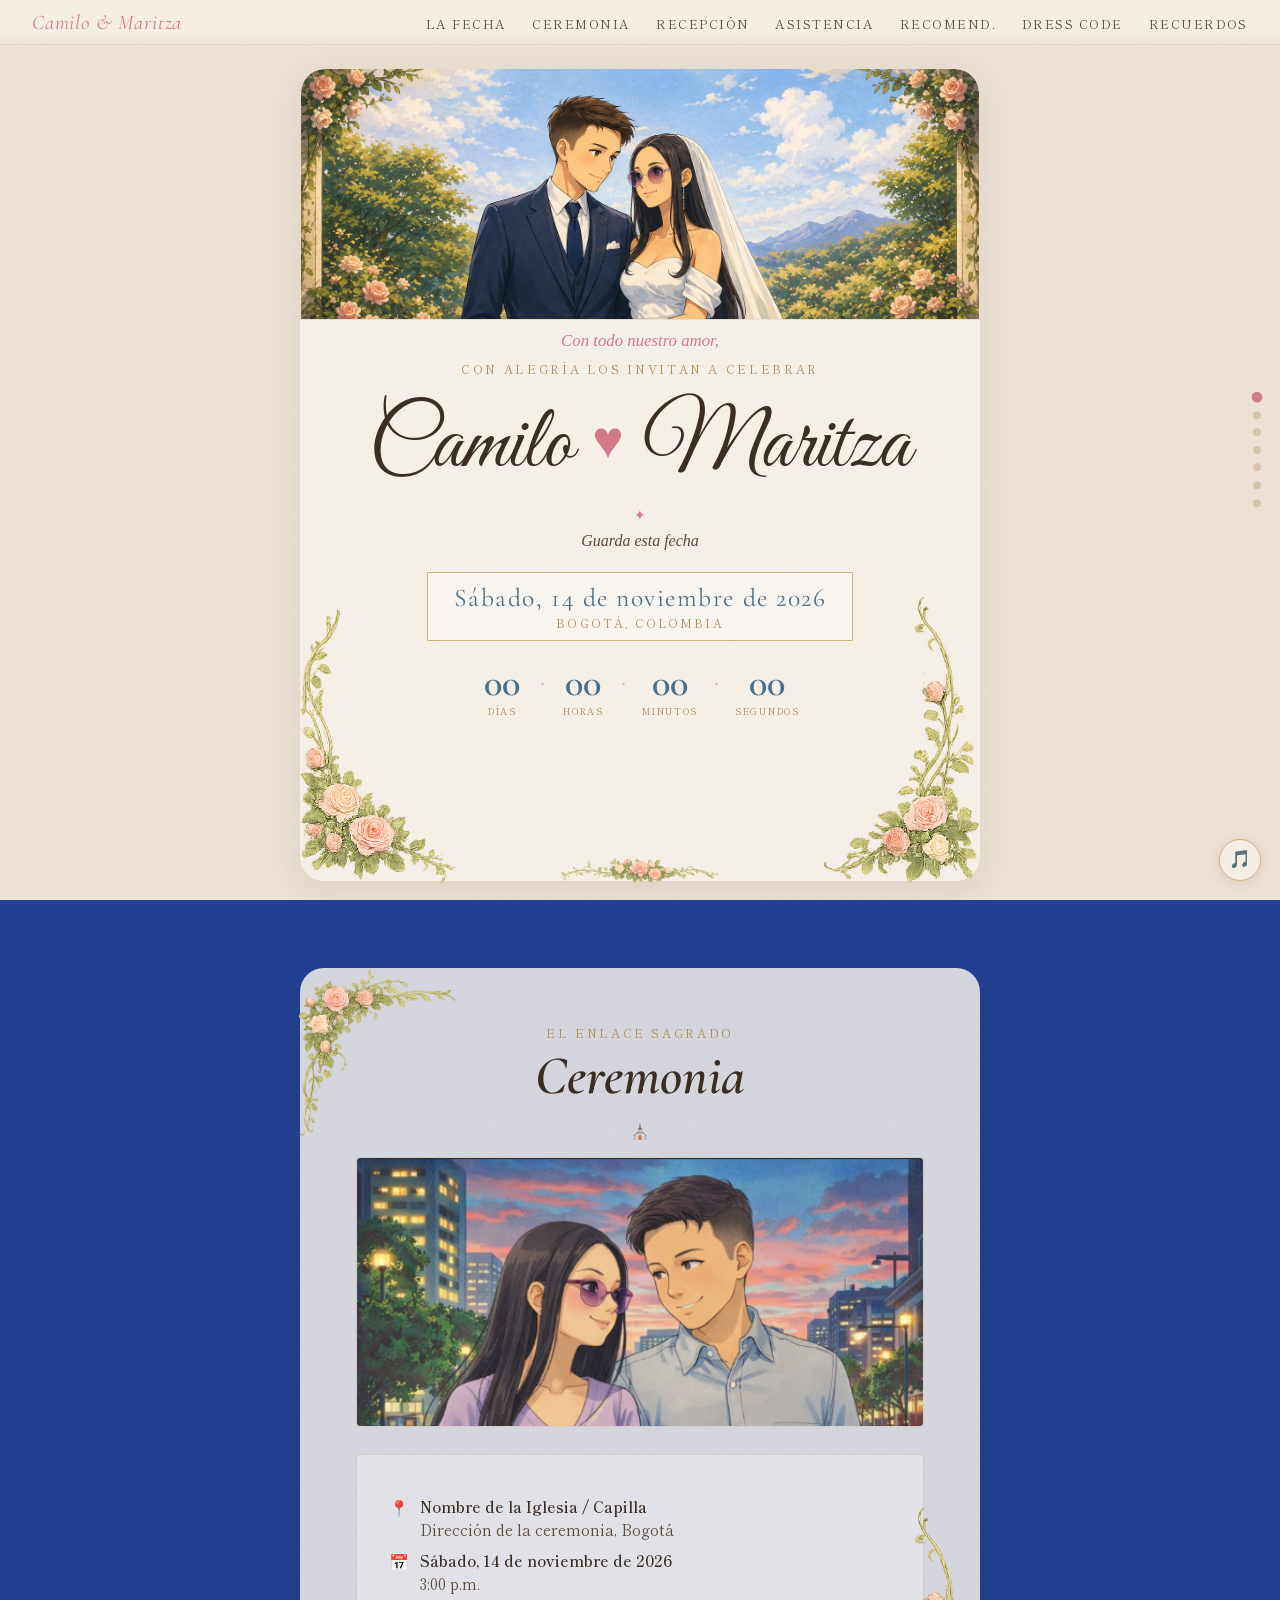
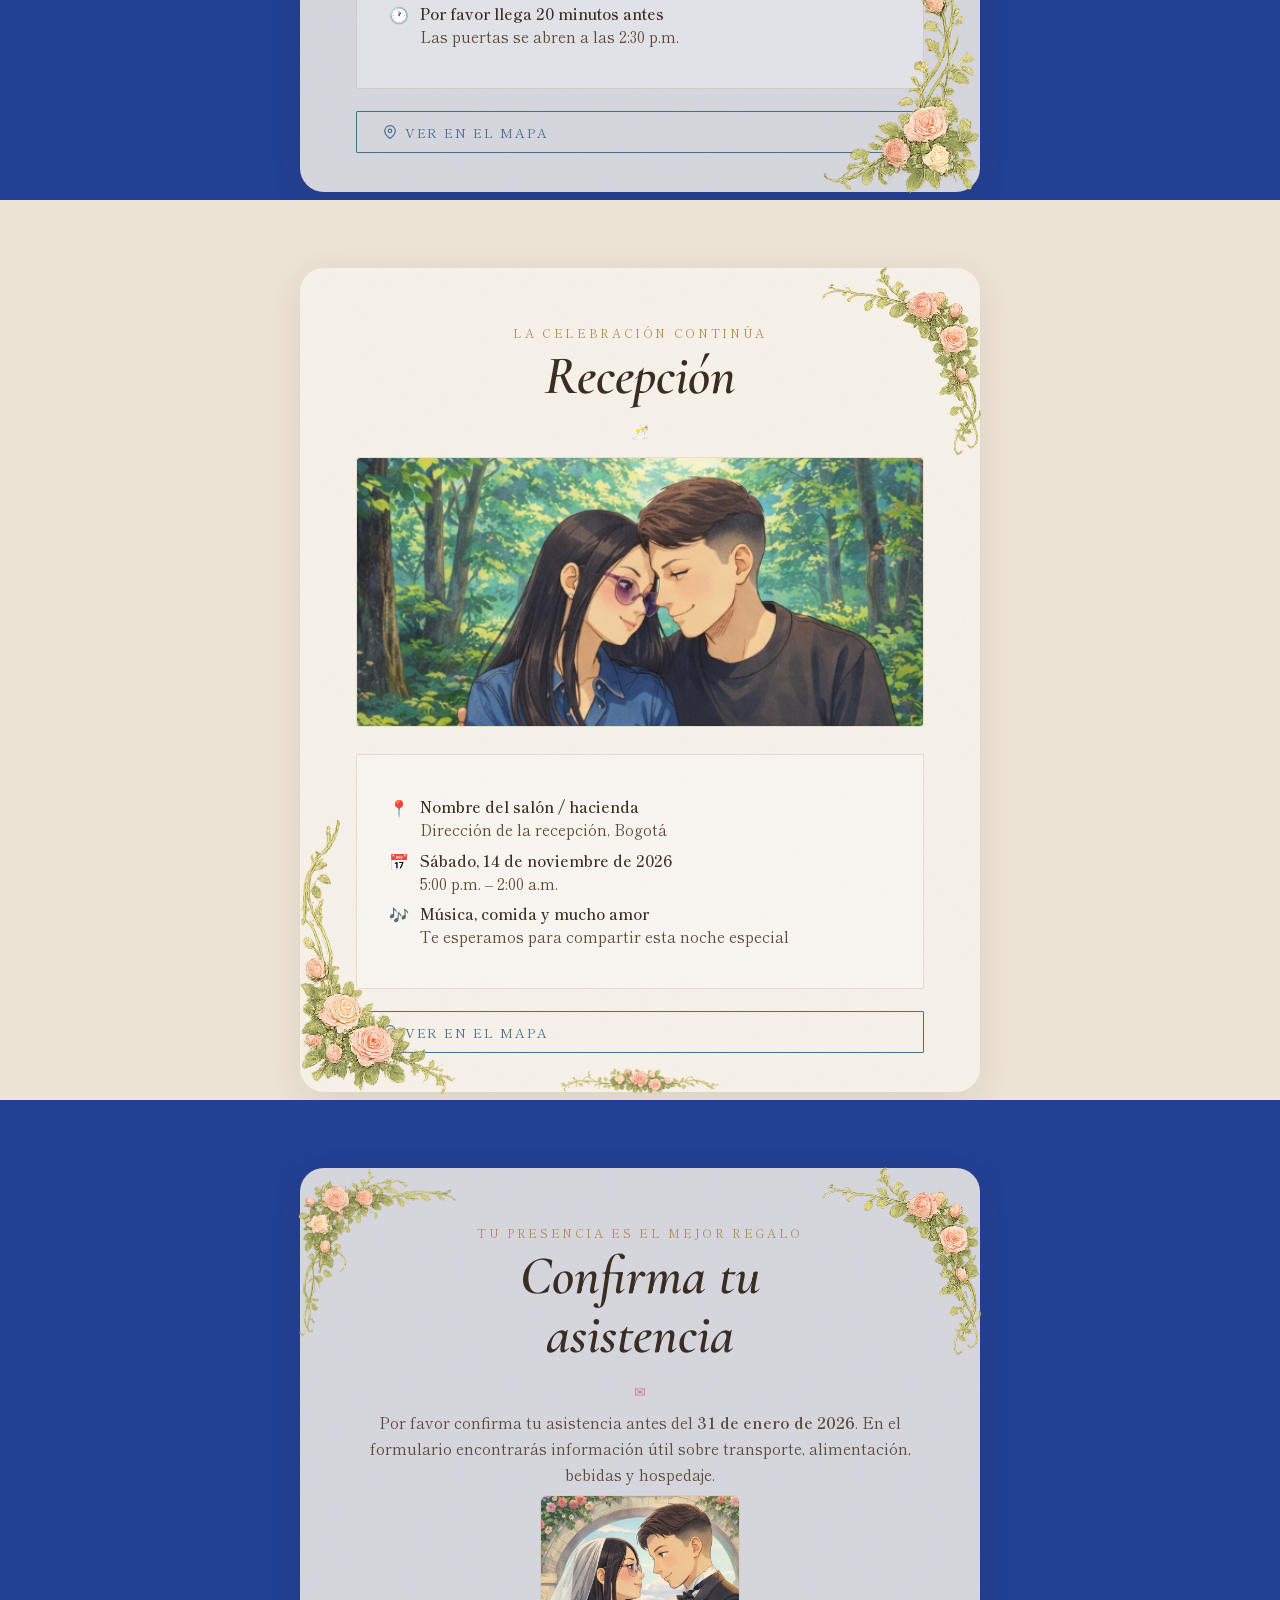
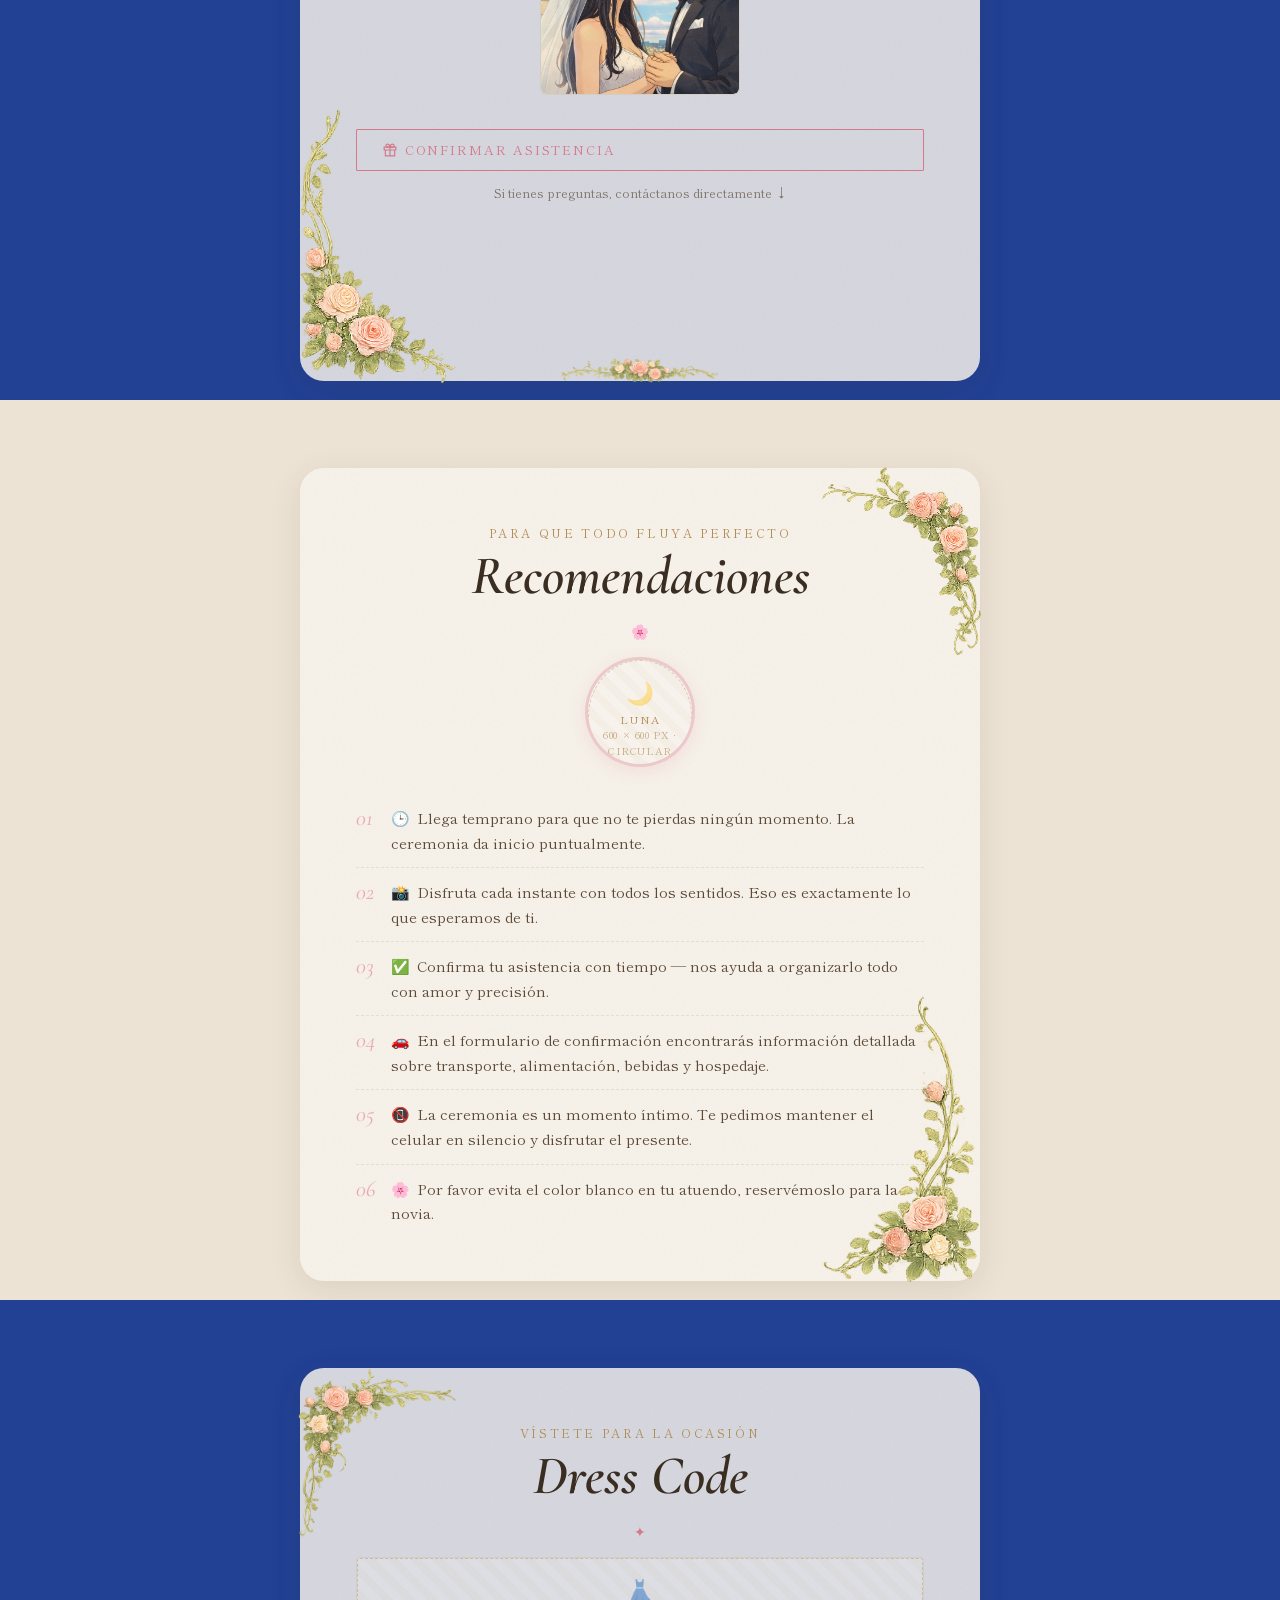
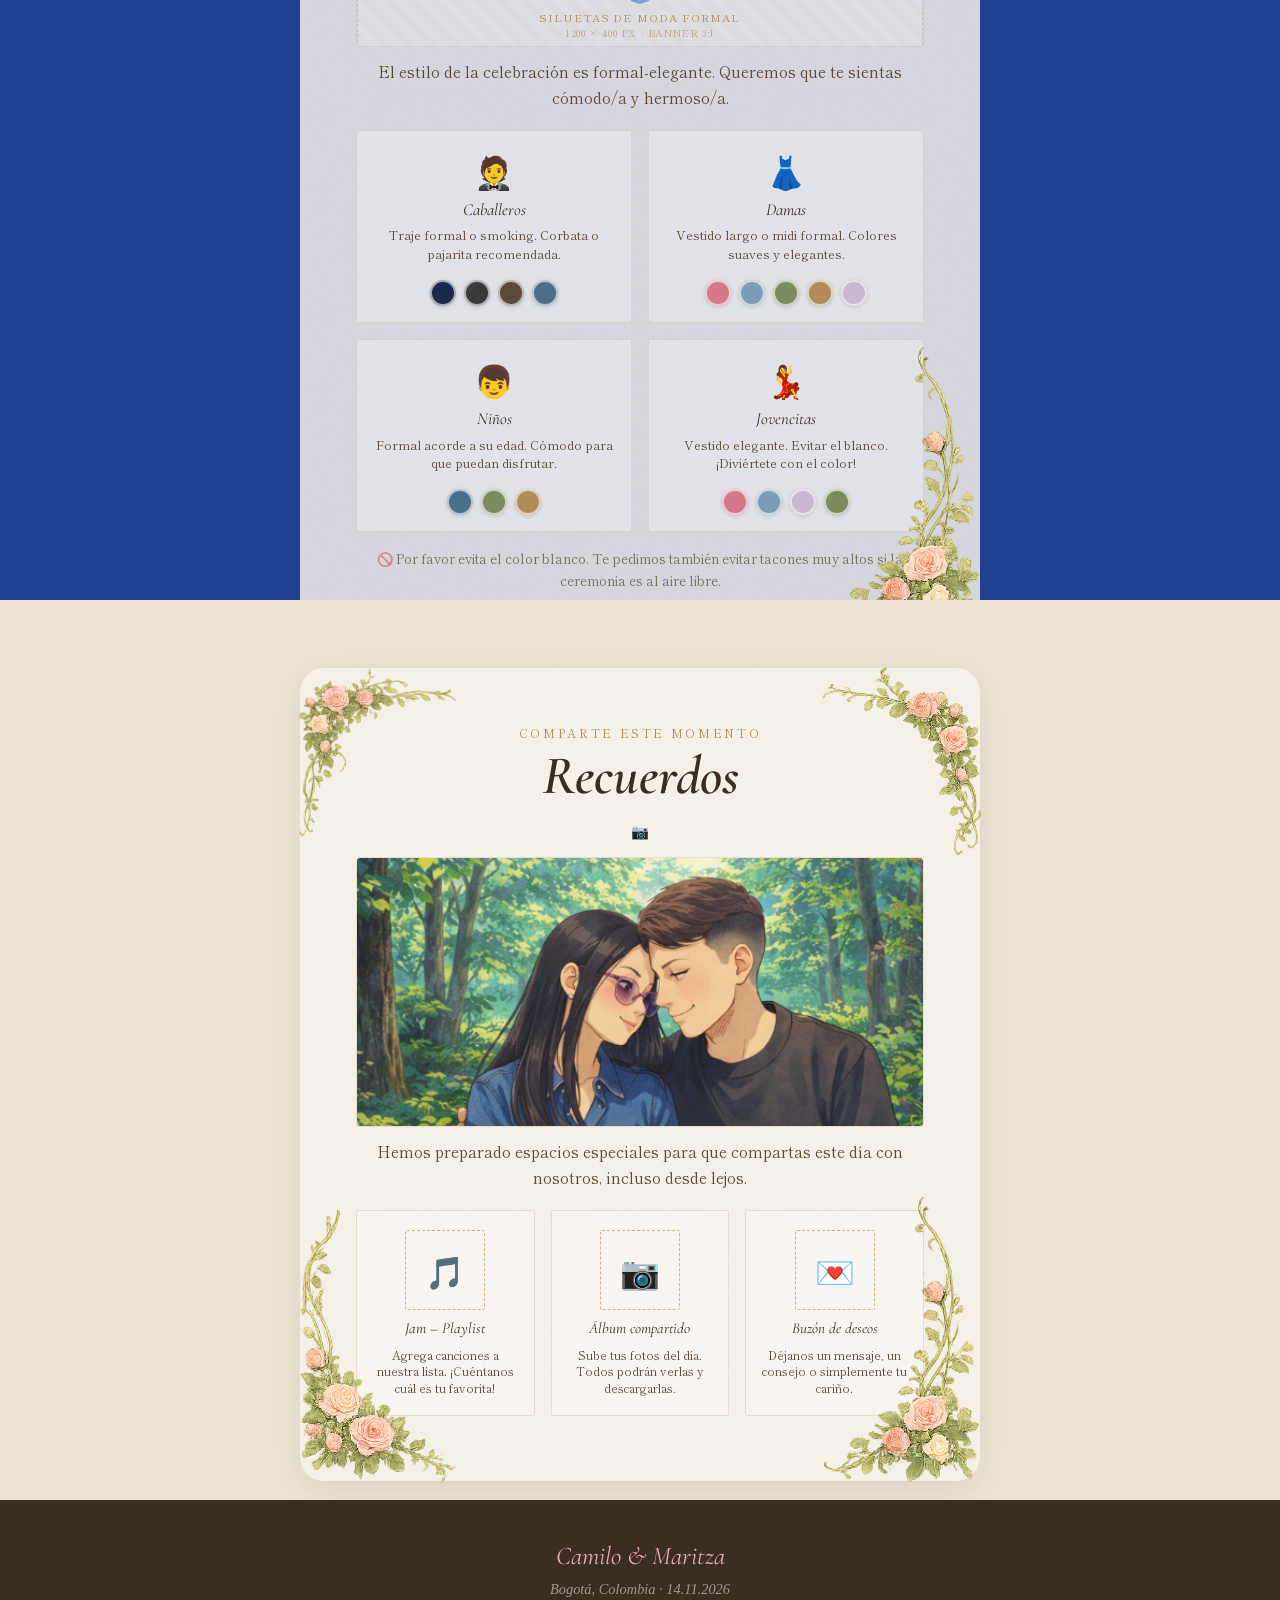
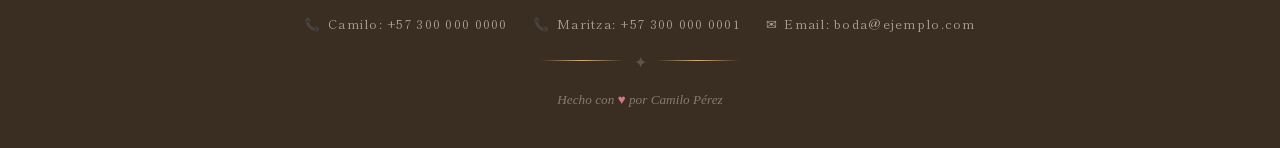
==== invitacion-completa.html @ ac96ce6f "Add files via upload" ====
<!DOCTYPE html>
<html lang="es">
<head>
  <meta charset="UTF-8" />
  <meta name="viewport" content="width=device-width, initial-scale=1.0" />
  <title>Camilo & Maritza – Boda</title>

  <!-- ═══════════════════════════════════════════════════
       FUENTES
  ════════════════════════════════════════════════════ -->
  <link rel="preconnect" href="https://fonts.googleapis.com" />
  <link rel="preconnect" href="https://fonts.gstatic.com" crossorigin />
  <link href="https://fonts.googleapis.com/css2?family=Cormorant+Garamond:ital,wght@0,400;0,600;1,400;1,600&family=Shippori+Mincho:wght@400;600&family=IM+Fell+English:ital@0;1&family=Great+Vibes&display=swap" rel="stylesheet" />
  <link rel="stylesheet" href="./css/variables.css" />
  <link rel="stylesheet" href="./css/common.css" />
  <link rel="stylesheet" href="./css/sections.css" />
  <link rel="stylesheet" href="./css/components.css" />
</head>

<body>

<!-- ════════════════════════════════════════════════════
     BARRA DE PROGRESO
════════════════════════════════════════════════════ -->
<div id="scroll-progress"></div>

<!-- ════════════════════════════════════════════════════
     AUDIO (espacio reservado)
════════════════════════════════════════════════════ -->
<!-- AUDIO: reemplaza el src con la canción deseada -->
<!-- <audio id="bg-audio" loop src="RUTA_A_TU_CANCION.mp3"></audio> -->
<button id="audio-toggle" title="Música de fondo" aria-label="Alternar música">🎵</button>

<!-- ════════════════════════════════════════════════════
     NAVEGACIÓN PRINCIPAL
════════════════════════════════════════════════════ -->
<nav id="nav" role="navigation" aria-label="Navegación principal">
  <div class="nav-brand">Camilo &amp; Maritza</div>

  <ul class="nav-links" role="list">
    <li><a href="#save-the-date">La Fecha</a></li>
    <li><a href="#ceremonia">Ceremonia</a></li>
    <li><a href="#recepcion">Recepción</a></li>
    <li><a href="#asistencia">Asistencia</a></li>
    <li><a href="#recomendaciones">Recomend.</a></li>
    <li><a href="#dresscode">Dress Code</a></li>
    <li><a href="#qrs">Recuerdos</a></li>
  </ul>

  <button id="hamburger" aria-label="Abrir menú" aria-expanded="false">
    <span></span><span></span><span></span>
  </button>
</nav>

<!-- Menú móvil -->
<div id="mobile-menu" role="navigation" aria-label="Menú móvil">
  <a href="#save-the-date">💌 La Fecha</a>
  <a href="#ceremonia">⛪ Ceremonia</a>
  <a href="#recepcion">🥂 Recepción</a>
  <a href="#asistencia">✅ Confirmar Asistencia</a>
  <a href="#recomendaciones">📋 Recomendaciones</a>
  <a href="#dresscode">👗 Dress Code</a>
  <a href="#qrs">📸 Recuerdos</a>
</div>

<!-- ════════════════════════════════════════════════════
     PUNTOS DE SECCIÓN (lateral desktop)
════════════════════════════════════════════════════ -->
<div id="section-dots" aria-hidden="true"></div>

<!-- ════════════════════════════════════════════════════
     SECCIÓN 1: GUARDA LA FECHA
     IMAGEN: Ilustración/foto de la pareja en jardín o balcón exterior
             Formato horizontal (landscape) · Ratio 16:9 o 4:3
             Dimensiones: 1200×675 px (16:9) o 1200×900 px (4:3)
             La imagen aparece como encabezado visual sobre el texto
             Peso máx: 350 KB · Comprimida para web (JPG progresivo)
             Referencia de estilo: imagen 1 (pareja en jardín con rosas)
════════════════════════════════════════════════════ -->
<section class="section" id="save-the-date" data-section="0" data-label="La Fecha">

  <div class="section-inner">
    <div class="section-img-wrap section-img-hero fade-in">
      <img src="./assets/foto0.png" alt="Camilo y Maritza" class="section-img img-0" />
      <div class="section-img-placeholder">
        <span class="img-ph-icon">🌸</span>
        <span class="img-ph-label">Foto de la pareja<br><small>1200 × 675 px · ratio 16:9</small></span>
      </div>
    </div>
    <p id="guest-greeting" class="fade-in"></p>
    <!-- ══ IMAGEN 1 – GUARDA LA FECHA ══
         Reemplaza IMG_SRC_SAVE_DATE con tu ruta real.
         Sugerencia: foto romántica de la pareja al aire libre,
         estilo ilustración ukiyo-e / ghibli, fondo jardín con flores.
         Dimensiones: 1200×675 px  ·  Ratio 16:9  ·  Max 350 KB -->
    <p class="section-label fade-in">Con alegría los invitan a celebrar</p>

    <div class="couple-names fade-in">
      <span id="name-groom">Camilo</span>
      <span class="heart">♥</span>
      <span id="name-bride">Maritza</span>
    </div>

    <div class="section-divider fade-in">
      <span class="divider-icon">✦</span>
    </div>

    <p class="section-subtitle fade-in">Guarda esta fecha</p>

    <div class="wedding-date-box fade-in">
      <div class="date-main" id="wedding-date-display">Sábado, 14 de febrero de 2026</div>
      <div class="date-sub">Bogotá, Colombia</div>
    </div>

    <div class="countdown fade-in" id="countdown">
      <div class="countdown-unit"><span class="countdown-num" id="cd-days">--</span><span class="countdown-label">Días</span></div>
      <span class="countdown-sep">·</span>
      <div class="countdown-unit"><span class="countdown-num" id="cd-hours">--</span><span class="countdown-label">Horas</span></div>
      <span class="countdown-sep">·</span>
      <div class="countdown-unit"><span class="countdown-num" id="cd-mins">--</span><span class="countdown-label">Minutos</span></div>
      <span class="countdown-sep">·</span>
      <div class="countdown-unit"><span class="countdown-num" id="cd-secs">--</span><span class="countdown-label">Segundos</span></div>
    </div>
    <img src="./assets/rosas-bl.png" alt="" aria-hidden="true" class="corner-img bl">
    <img src="./assets/rosas-br.png" alt="" aria-hidden="true" class="corner-img br">
    <img src="./assets/rosas-b.png"  alt="" aria-hidden="true" class="corner-img b">
  </div>

</section>

<!-- ════════════════════════════════════════════════════
     SECCIÓN 2: CEREMONIA
     IMAGEN: Fachada o interior de la iglesia / capilla
             Formato: horizontal 16:9 o cuadrado 1:1
             Dimensiones: 1200×675 px (16:9) o 900×900 px (1:1)
             Aparece arriba del card de información, como encabezado
             Peso máx: 280 KB · JPG progresivo
             Referencia de estilo: imagen 2 (pareja en iglesia con pétalos)
════════════════════════════════════════════════════ -->
<section class="section" id="ceremonia" data-section="1" data-label="Ceremonia">

  <div class="section-inner">
    <p class="section-label fade-in">El enlace sagrado</p>
    <h2 class="section-title fade-in">Ceremonia</h2>
    <div class="section-divider fade-in"><span class="divider-icon">⛪</span></div>

    <!-- ══ IMAGEN 2 – CEREMONIA ══
         Reemplaza IMG_SRC_CEREMONIA con tu ruta real.
         Sugerencia: ilustración de la pareja en la iglesia con pétalos en el piso,
         o fachada exterior de la capilla en estilo ukiyo-e / acuarela.
         Dimensiones: 1200×675 px  ·  Ratio 16:9  ·  Max 280 KB -->
    <div class="section-img-wrap fade-in">
      <img src="./assets/foto2.png" alt="Ceremonia" class="section-img" />
      <div class="section-img-placeholder">
        <span class="img-ph-icon">⛪</span>
        <span class="img-ph-label">Iglesia / Capilla<br><small>1200 × 675 px · ratio 16:9</small></span>
      </div>
    </div>

    <div class="event-card fade-in">
      <div class="event-detail">
        <span class="icon">📍</span>
        <div class="text">
          <strong id="ceremony-place">Nombre de la Iglesia / Capilla</strong>
          <span id="ceremony-address">Dirección de la ceremonia, Bogotá</span>
        </div>
      </div>
      <div class="event-detail">
        <span class="icon">📅</span>
        <div class="text">
          <strong id="ceremony-date">Sábado, 14 de febrero de 2026</strong>
          <span id="ceremony-time">3:00 p.m.</span>
        </div>
      </div>
      <div class="event-detail">
        <span class="icon">🕐</span>
        <div class="text">
          <strong>Por favor llega 20 minutos antes</strong>
          Las puertas se abren a las 2:30 p.m.
        </div>
      </div>
    </div>

    <a href="LINK_MAPA_CEREMONIA" class="btn btn-blue" target="_blank" rel="noopener">
      <svg width="14" height="14" viewBox="0 0 24 24" fill="none" stroke="currentColor" stroke-width="2"><path d="M21 10c0 7-9 13-9 13s-9-6-9-13a9 9 0 0118 0z"/><circle cx="12" cy="10" r="3"/></svg>
      Ver en el mapa
    </a>
    <img src="./assets/rosas-tl.png" alt="" aria-hidden="true" class="corner-img tl">
    <img src="./assets/rosas-br.png" alt="" aria-hidden="true" class="corner-img br">
  </div>

</section>

<!-- ════════════════════════════════════════════════════
     SECCIÓN 3: RECEPCIÓN
     IMAGEN: Pareja brindando con champagne en salón decorado
             Formato: horizontal 16:9
             Dimensiones: 1200×675 px  ·  Max 300 KB
             Aparece arriba del card, como encabezado
             Referencia de estilo: imagen 1 (panel derecho recepción luces)
════════════════════════════════════════════════════ -->
<section class="section" id="recepcion" data-section="2" data-label="Recepción">

  <div class="section-inner">
    <p class="section-label fade-in">La celebración continúa</p>
    <h2 class="section-title fade-in">Recepción</h2>
    <div class="section-divider fade-in"><span class="divider-icon">🥂</span></div>

    <!-- ══ IMAGEN 3 – RECEPCIÓN ══
         Reemplaza IMG_SRC_RECEPCION con tu ruta real.
         Sugerencia: ilustración de la pareja brindando bajo luces cálidas,
         en salón con guirnaldas, estilo ukiyo-e / ghibli, tonos dorados.
         Dimensiones: 1200×675 px  ·  Ratio 16:9  ·  Max 300 KB -->
    <div class="section-img-wrap fade-in">
      <img src="./assets/foto3.png" alt="Recepción" class="section-img" />
      <div class="section-img-placeholder">
        <span class="img-ph-icon">🥂</span>
        <span class="img-ph-label">Pareja en la recepción<br><small>1200 × 675 px · ratio 16:9</small></span>
      </div>
    </div>

    <div class="event-card fade-in">
      <div class="event-detail">
        <span class="icon">📍</span>
        <div class="text">
          <strong id="reception-place">Nombre del salón / hacienda</strong>
          <span id="reception-address">Dirección de la recepción, Bogotá</span>
        </div>
      </div>
      <div class="event-detail">
        <span class="icon">📅</span>
        <div class="text">
          <strong id="reception-date">Sábado, 14 de febrero de 2026</strong>
          <span id="reception-time">5:00 p.m. – 2:00 a.m.</span>
        </div>
      </div>
      <div class="event-detail">
        <span class="icon">🎶</span>
        <div class="text">
          <strong>Música, comida y mucho amor</strong>
          Te esperamos para compartir esta noche especial
        </div>
      </div>
    </div>

    <a href="LINK_MAPA_RECEPCION" class="btn btn-blue" target="_blank" rel="noopener">
      <svg width="14" height="14" viewBox="0 0 24 24" fill="none" stroke="currentColor" stroke-width="2"><path d="M21 10c0 7-9 13-9 13s-9-6-9-13a9 9 0 0118 0z"/><circle cx="12" cy="10" r="3"/></svg>
      Ver en el mapa
    </a>
    <img src="./assets/rosas-tr.png" alt="" aria-hidden="true" class="corner-img tr">
    <img src="./assets/rosas-bl.png" alt="" aria-hidden="true" class="corner-img bl">
    <img src="./assets/rosas-b.png"  alt="" aria-hidden="true" class="corner-img b">
  </div>

</section>

<!-- ════════════════════════════════════════════════════
     SECCIÓN 4: CONFIRMAR ASISTENCIA
     IMAGEN: Pareja en ambiente festivo / baile / arco de flores
             Formato: horizontal 16:9 o cuadrado 1:1 (centrado)
             Dimensiones: 900×900 px (cuadrado) o 1200×675 px (16:9)
             Aparece bajo el texto, sobre el botón de confirmar
             Referencia de estilo: imagen 3 panel inferior derecho (arco rosas)
════════════════════════════════════════════════════ -->
<section class="section" id="asistencia" data-section="3" data-label="Asistencia">

  <div class="section-inner">
    <p class="section-label fade-in">Tu presencia es el mejor regalo</p>
    <h2 class="section-title fade-in">Confirma tu<br>asistencia</h2>
    <div class="section-divider fade-in"><span class="divider-icon">✉</span></div>

    <p class="section-body fade-in" id="rsvp-message">
      Por favor confirma tu asistencia antes del <strong id="rsvp-deadline">31 de enero de 2026</strong>.<br>
      En el formulario encontrarás información útil sobre transporte, alimentación, bebidas y hospedaje.
    </p>

    <!-- ══ IMAGEN 4 – CONFIRMAR ASISTENCIA ══
         Reemplaza IMG_SRC_ASISTENCIA con tu ruta real.
         Sugerencia: ilustración romántica de la pareja bajo arco de flores,
         o pareja danzando, estilo ukiyo-e, tonos cálidos rosados y azules.
         Dimensiones: 900×900 px  ·  Ratio 1:1  ·  Max 280 KB
         Se muestra circular / redondeada como elemento visual central -->
    <div class="section-img-wrap fade-in section-img-circle">
      <img src="./assets/foto4.png" alt="Confirma tu asistencia" class="section-img" />
      <div class="section-img-placeholder">
        <span class="img-ph-icon">💌</span>
        <span class="img-ph-label">Pareja / festejo<br><small>900 × 900 px · ratio 1:1</small></span>
      </div>
    </div>

    <a href="LINK_FORMULARIO_ASISTENCIA" class="btn" target="_blank" rel="noopener">
      <svg width="14" height="14" viewBox="0 0 24 24" fill="none" stroke="currentColor" stroke-width="2"><path d="M20 12V22H4V12"/><path d="M22 7H2v5h20V7z"/><path d="M12 22V7"/><path d="M12 7H7.5a2.5 2.5 0 010-5C11 2 12 7 12 7z"/><path d="M12 7h4.5a2.5 2.5 0 000-5C13 2 12 7 12 7z"/></svg>
      Confirmar asistencia
    </a>

    <p class="section-body fade-in" style="margin-top:.8rem;font-size:.78rem;opacity:.7">
      Si tienes preguntas, contáctanos directamente ↓
    </p>
    <img src="./assets/rosas-tl.png" alt="" aria-hidden="true" class="corner-img tl">
    <img src="./assets/rosas-tr.png" alt="" aria-hidden="true" class="corner-img tr">
    <img src="./assets/rosas-bl.png" alt="" aria-hidden="true" class="corner-img bl">
    <img src="./assets/rosas-b.png"  alt="" aria-hidden="true" class="corner-img b">
  </div>

</section>

<!-- ════════════════════════════════════════════════════
     SECCIÓN 5: RECOMENDACIONES
     IMAGEN: Retrato de Luna (la hija) en pose alegre / tierna
             Formato: cuadrado 1:1 — se muestra como medallón circular
             Dimensiones: 600×600 px  ·  Ratio 1:1  ·  Max 180 KB
             JPG o PNG con fondo neutro o exterior luminoso
             Se ubica como encabezado de la sección, centrada
════════════════════════════════════════════════════ -->
<section class="section" id="recomendaciones" data-section="4" data-label="Recomendaciones">

  <div class="section-inner">
    <p class="section-label fade-in">Para que todo fluya perfecto</p>
    <h2 class="section-title fade-in">Recomendaciones</h2>
    <div class="section-divider fade-in"><span class="divider-icon">🌸</span></div>

    <!-- ══ IMAGEN 5 – RECOMENDACIONES (Luna) ══
         Reemplaza IMG_SRC_LUNA con tu ruta real.
         Sugerencia: foto o ilustración de Luna (la hija) sonriendo,
         fondo suave o exterior. Se muestra como medallón circular.
         Dimensiones: 600×600 px  ·  Ratio 1:1  ·  Max 180 KB -->
    <div class="section-img-wrap fade-in section-img-medallion">
      <!-- <img src="IMG_SRC_LUNA" alt="Luna" class="section-img" /> -->
      <div class="section-img-placeholder">
        <span class="img-ph-icon">🌙</span>
        <span class="img-ph-label">Luna<br><small>600 × 600 px · circular</small></span>
      </div>
    </div>

    <ul class="rec-list fade-in" id="rec-list">
      <!-- Generado por JS -->
    </ul>
    <img src="./assets/rosas-tr.png" alt="" aria-hidden="true" class="corner-img tr">
    <img src="./assets/rosas-br.png" alt="" aria-hidden="true" class="corner-img br">
  </div>

</section>

<!-- ════════════════════════════════════════════════════
     SECCIÓN 6: DRESS CODE
     IMAGEN: Ilustración de moda / estilo formal de la boda
             Sugerencia: composición de siluetas (traje + vestido)
             en tonos de la paleta de la boda, estilo ukiyo-e plano
             Formato: horizontal apaisado · Ratio 3:1 (tipo banner)
             Dimensiones: 1200×400 px  ·  Max 200 KB  ·  PNG con transparencia
             Se ubica como banner decorativo sobre la grilla de items
════════════════════════════════════════════════════ -->
<section class="section" id="dresscode" data-section="5" data-label="Dress Code">

  <div class="section-inner">
    <p class="section-label fade-in">Vístete para la ocasión</p>
    <h2 class="section-title fade-in">Dress Code</h2>
    <div class="section-divider fade-in"><span class="divider-icon">✦</span></div>

    <!-- ══ IMAGEN 6 – DRESS CODE ══
         Reemplaza IMG_SRC_DRESSCODE con tu ruta real.
         Sugerencia: ilustración de siluetas elegantes (traje oscuro + vestido),
         estilo ukiyo-e plano, en colores de la paleta (azul, verde oliva, rosa).
         Dimensiones: 1200×400 px  ·  Ratio 3:1 banner  ·  Max 200 KB  ·  PNG -->
    <div class="section-img-wrap fade-in section-img-banner">
      <!-- <img src="IMG_SRC_DRESSCODE" alt="Dress code" class="section-img" /> -->
      <div class="section-img-placeholder">
        <span class="img-ph-icon">👗</span>
        <span class="img-ph-label">Siluetas de moda formal<br><small>1200 × 400 px · banner 3:1</small></span>
      </div>
    </div>

    <p class="section-body fade-in" id="dresscode-main"></p>

    <div class="dress-grid fade-in" id="dress-grid">
      <!-- Generado por JS -->
    </div>

    <p class="section-body fade-in" style="margin-top:1rem;font-size:.82rem;opacity:.75" id="dresscode-note"></p>
    <img src="./assets/rosas-tl.png" alt="" aria-hidden="true" class="corner-img tl">
    <img src="./assets/rosas-br.png" alt="" aria-hidden="true" class="corner-img br">
    <img src="./assets/rosas-b.png"  alt="" aria-hidden="true" class="corner-img b">
  </div>

</section>

<!-- ════════════════════════════════════════════════════
     SECCIÓN 7: QRs – RECUERDOS
     IMAGEN: Ilustración de pareja en playa o bosque (casual / viaje)
             Formato: horizontal 16:9
             Dimensiones: 1200×675 px  ·  Max 300 KB  ·  JPG
             Referencia de estilo: imagen 3 paneles superiores (playa / ciudad)
             Se ubica como encabezado de la sección
════════════════════════════════════════════════════ -->
<section class="section" id="qrs" data-section="6" data-label="Recuerdos">

  <div class="section-inner">
    <p class="section-label fade-in">Comparte este momento</p>
    <h2 class="section-title fade-in">Recuerdos</h2>
    <div class="section-divider fade-in"><span class="divider-icon">📷</span></div>

    <!-- ══ IMAGEN 7 – RECUERDOS ══
         Reemplaza IMG_SRC_RECUERDOS con tu ruta real.
         Sugerencia: ilustración de la pareja en ambiente relajado (playa, ciudad,
         bosque), estilo ukiyo-e / ghibli, tonos vibrantes. Muestra su historia.
         Dimensiones: 1200×675 px  ·  Ratio 16:9  ·  Max 300 KB  ·  JPG -->
    <div class="section-img-wrap fade-in">
      <img src="./assets/foto3.png" alt="Recuerdos" class="section-img" />
      <div class="section-img-placeholder">
        <span class="img-ph-icon">📸</span>
        <span class="img-ph-label">Pareja en su historia<br><small>1200 × 675 px · ratio 16:9</small></span>
      </div>
    </div>

    <p class="section-body fade-in" id="qr-intro"></p>

    <div class="qr-grid fade-in" id="qr-grid">
      <!-- Generado por JS -->
    </div>
    <img src="./assets/rosas-tl.png" alt="" aria-hidden="true" class="corner-img tl">
    <img src="./assets/rosas-tr.png" alt="" aria-hidden="true" class="corner-img tr">
    <img src="./assets/rosas-bl.png" alt="" aria-hidden="true" class="corner-img bl">
    <img src="./assets/rosas-br.png" alt="" aria-hidden="true" class="corner-img br">
  </div>

</section>

<!-- ════════════════════════════════════════════════════
     FOOTER
════════════════════════════════════════════════════ -->
<footer id="footer">
  <div class="footer-names">Camilo &amp; Maritza</div>
  <p style="font-family:var(--font-accent);font-style:italic;color:rgba(245,239,230,.55);font-size:.9rem;margin-bottom:.8rem" id="footer-date-text"></p>

  <div class="footer-contacts" id="footer-contacts">
    <!-- Generado por JS -->
  </div>

  <div class="section-divider" style="max-width:200px;margin:1rem auto">
    <span style="color:rgba(245,239,230,.2)">✦</span>
  </div>

  <p class="footer-made">Hecho con <span class="heart">♥</span> por Camilo Pérez</p>
</footer>

<!-- ════════════════════════════════════════════════════
     JAVASCRIPT
════════════════════════════════════════════════════ -->
<script src="config.js"></script>
<script src="js/guest.js"></script>
<script src="js/init.js"></script>
<script src="js/countdown.js"></script>
<script src="js/common.js"></script>

</body>
</html>
---- css/variables.css ----
/* ════════════════════════════════════════════════════
   VARIABLES GLOBALES
   ──────────────────────────────────────────────────
   Edita aquí para cambiar la paleta de colores,
   tipografía y espaciado de toda la invitación.
════════════════════════════════════════════════════ */

:root {

	/* ── Paleta de colores ──────────────────────────── */
	--color-paper:       #f5efe6;   /* fondo principal (crema cálido) */
	--color-paper-dark:  #ede3d5;   /* fondo alterno de secciones */
	--color-ink:         #3a2d22;   /* texto principal (sepia oscuro) */
	--color-ink-soft:    #5c4a38;   /* texto secundario */

	--color-blue-soft:   #7b9db8;
	--color-blue-deep:   #4a6f8a;   /* acento principal */

	--color-olive:       #7a8c5c;
	--color-olive-dark:  #5a6a40;

	--color-rose:        #d4798a;   /* acento femenino / corazón */
	--color-rose-light:  #e8a8b5;
	--color-rose-pale:   #f2d0d8;

	--color-gold:        #b08d57;   /* detalles dorados */
	--color-gold-light:  #d4b07a;

	--color-navy-glow-1: #224094;   /* fondo brillante secciones impares */
	--color-navy-glow-2: #141f3f;

	/* ── Tipografía ─────────────────────────────────── */
	--font-display:  'Cormorant Garamond', Georgia, serif;  /* títulos */
	--font-body:     'Shippori Mincho', 'Times New Roman', serif;  /* cuerpo */
	--font-accent:   'IM Fell English', Georgia, serif;     /* subtítulos en cursiva */
	--font-script:   'Great Vibes', cursive;                /* nombres de los novios */

	/* ── Espaciado ──────────────────────────────────── */
	--section-padding: clamp(1rem, 3vw, 2.5rem);
}
---- css/common.css ----
/* ════════════════════════════════════════════════════
   COMMON
   ──────────────────────────────────────────────────
   Reset, base de documento, navegación, dots,
   barra de progreso, audio toggle y footer.
   Estos estilos aplican globalmente en toda la página.
════════════════════════════════════════════════════ */


/* ─────────────────────────────────────────────────────
   1. RESET & BASE
───────────────────────────────────────────────────── */
*, *::before, *::after {
	box-sizing: border-box;
	margin: 0;
	padding: 0;
}

html {
	scroll-behavior: smooth;
	font-size: 16px;
	scroll-snap-type: y mandatory;
}

body {
	font-family: var(--font-body);
	background-color: var(--color-paper);
	color: var(--color-ink);
	overflow-x: hidden;
	height: 100svh;
	overflow-y: scroll;
	scroll-snap-type: y mandatory;
	cursor: default;
}

/* Textura de papel */
body::before {
	content: '';
	position: fixed;
	inset: 0;
	background-image:
		url("data:image/svg+xml,%3Csvg xmlns='http://www.w3.org/2000/svg' width='300' height='300'%3E%3Cfilter id='n'%3E%3CfeTurbulence type='fractalNoise' baseFrequency='0.75' numOctaves='4' stitchTiles='stitch'/%3E%3CfeColorMatrix type='saturate' values='0'/%3E%3C/filter%3E%3Crect width='300' height='300' filter='url(%23n)' opacity='0.04'/%3E%3C/svg%3E");
	pointer-events: none;
	z-index: 1000;
	opacity: .5;
}

a   { color: inherit; text-decoration: none; }
img { display: block; max-width: 100%; }
ul  { list-style: none; }


/* ─────────────────────────────────────────────────────
   2. NAVEGACIÓN DESKTOP
───────────────────────────────────────────────────── */
#nav {
	position: fixed;
	top: 0; left: 0; right: 0;
	z-index: 900;
	background: linear-gradient(to bottom, rgba(245,239,230,.97) 80%, rgba(245,239,230,0));
	border-bottom: 1px solid rgba(176,141,87,.25);
	padding: .6rem 2rem;
	display: flex;
	align-items: center;
	justify-content: space-between;
	transition: box-shadow .3s;
}

#nav.scrolled {
	box-shadow: 0 2px 16px rgba(58,45,34,.12);
}

.nav-brand {
	font-family: var(--font-display);
	font-size: 1.3rem;
	font-style: italic;
	color: var(--color-rose);
	letter-spacing: .04em;
	white-space: nowrap;
}

.nav-links {
	display: flex;
	gap: 1.6rem;
	align-items: center;
}

.nav-links a {
	font-family: var(--font-body);
	font-size: .78rem;
	letter-spacing: .12em;
	text-transform: uppercase;
	color: var(--color-ink-soft);
	position: relative;
	padding-bottom: 2px;
	transition: color .25s;
}

.nav-links a::after {
	content: '';
	position: absolute;
	bottom: 0; left: 0;
	width: 0; height: 1px;
	background: var(--color-rose);
	transition: width .3s;
}

.nav-links a:hover         { color: var(--color-rose); }
.nav-links a:hover::after  { width: 100%; }

/* Botón hamburguesa */
#hamburger {
	display: none;
	flex-direction: column;
	gap: 5px;
	cursor: pointer;
	padding: 6px;
	background: none;
	border: none;
}

#hamburger span {
	display: block;
	width: 24px; height: 2px;
	background: var(--color-ink-soft);
	border-radius: 2px;
	transition: transform .3s, opacity .3s;
}

#hamburger.open span:nth-child(1) { transform: translateY(7px) rotate(45deg); }
#hamburger.open span:nth-child(2) { opacity: 0; }
#hamburger.open span:nth-child(3) { transform: translateY(-7px) rotate(-45deg); }


/* ─────────────────────────────────────────────────────
   3. MENÚ MÓVIL
───────────────────────────────────────────────────── */
#mobile-menu {
	display: none;
	flex-direction: column;
	gap: 0;
	position: fixed;
	top: 52px; left: 0; right: 0;
	background: rgba(245,239,230,.98);
	border-bottom: 1px solid rgba(176,141,87,.3);
	z-index: 890;
	transform: translateY(-110%);
	transition: transform .35s cubic-bezier(.4,0,.2,1);
	box-shadow: 0 8px 24px rgba(58,45,34,.1);
}

#mobile-menu.open { transform: translateY(0); }

#mobile-menu a {
	display: block;
	padding: .9rem 1.8rem;
	font-family: var(--font-body);
	font-size: .9rem;
	letter-spacing: .1em;
	text-transform: uppercase;
	color: var(--color-ink-soft);
	border-bottom: 1px solid rgba(176,141,87,.15);
	transition: background .2s, color .2s;
}

#mobile-menu a:hover {
	background: var(--color-rose-pale);
	color: var(--color-rose);
}


/* ─────────────────────────────────────────────────────
   4. BARRA DE PROGRESO DE SCROLL
───────────────────────────────────────────────────── */
#scroll-progress {
	position: fixed;
	top: 0; left: 0;
	height: 2px;
	background: linear-gradient(to right, var(--color-rose), var(--color-gold));
	z-index: 999;
	width: 0%;
	transition: width .1s linear;
}


/* ─────────────────────────────────────────────────────
   5. DOTS DE NAVEGACIÓN LATERAL (solo desktop)
───────────────────────────────────────────────────── */
#section-dots {
	position: fixed;
	right: 1.2rem;
	top: 50%;
	transform: translateY(-50%);
	display: flex;
	flex-direction: column;
	gap: .6rem;
	z-index: 800;
}

.section-dot {
	width: 8px; height: 8px;
	border-radius: 50%;
	background: rgba(176,141,87,.35);
	cursor: pointer;
	transition: background .25s, transform .25s;
	border: none;
	padding: 0;
}

.section-dot.active {
	background: var(--color-rose);
	transform: scale(1.35);
}


/* ─────────────────────────────────────────────────────
   6. BOTÓN DE AUDIO
───────────────────────────────────────────────────── */
#audio-toggle {
	position: fixed;
	bottom: 1.2rem;
	right: 1.2rem;
	z-index: 800;
	width: 42px; height: 42px;
	border-radius: 50%;
	background: rgba(245,239,230,.9);
	border: 1.5px solid var(--color-gold-light);
	display: flex;
	align-items: center;
	justify-content: center;
	cursor: pointer;
	font-size: 1.1rem;
	color: var(--color-ink-soft);
	box-shadow: 0 2px 12px rgba(58,45,34,.12);
	transition: transform .2s, box-shadow .2s;
}

#audio-toggle:hover {
	transform: scale(1.08);
	box-shadow: 0 4px 16px rgba(58,45,34,.18);
}


/* ─────────────────────────────────────────────────────
   7. FOOTER
───────────────────────────────────────────────────── */
#footer {
	background: var(--color-ink);
	color: var(--color-paper-dark);
	padding: 2.5rem var(--section-padding);
	text-align: center;
}

.footer-names {
	font-family: var(--font-display);
	font-style: italic;
	font-size: 1.6rem;
	color: var(--color-rose-light);
	margin-bottom: .6rem;
}

.footer-contacts {
	display: flex;
	justify-content: center;
	gap: 1.6rem;
	flex-wrap: wrap;
	margin: 1rem 0;
}

.footer-contact {
	font-family: var(--font-body);
	font-size: .8rem;
	letter-spacing: .1em;
	color: rgba(245,239,230,.6);
	display: flex;
	align-items: center;
	gap: .4rem;
}

.footer-made {
	font-family: var(--font-accent);
	font-style: italic;
	font-size: .83rem;
	color: rgba(245,239,230,.4);
	margin-top: 1.2rem;
}

.footer-made .heart { color: var(--color-rose); }


/* ─────────────────────────────────────────────────────
   8. RESPONSIVE
───────────────────────────────────────────────────── */
@media (max-width: 640px) {
	.nav-links  { display: none; }
	#hamburger  { display: flex; }
	#mobile-menu { display: flex; }
	#section-dots { display: none; }

	/* Textos más grandes y legibles en móvil */
	#mobile-menu a  { font-size: 1rem; }
	.footer-contact { font-size: .88rem; }
	.footer-made    { font-size: .9rem; }
}

@media (min-width: 641px) {
	#hamburger    { display: none; }
	#mobile-menu  { display: none !important; }
}
---- css/sections.css ----
/* ════════════════════════════════════════════════════
   SECTIONS
   ──────────────────────────────────────────────────
   Layout de secciones, marco interior (section-inner),
   imágenes de esquina y tipografía de cada sección.
   También incluye los estilos específicos de cada
   sección que no son reutilizables como componentes.
════════════════════════════════════════════════════ */


/* ─────────────────────────────────────────────────────
   1. CONTENEDOR DE SECCIÓN
───────────────────────────────────────────────────── */
.section {
	min-height: 100svh;
	height: 100svh;
	display: flex;
	flex-direction: column;
	align-items: center;
	justify-content: flex-start;
	position: relative;
	padding: 68px var(--section-padding) 1.2rem;
	overflow-y: auto;
	overflow-x: hidden;
	box-sizing: border-box;
	scroll-snap-align: start;
}

.section > .rose-deco { pointer-events: none; }

.section::before,
.section::after { overflow: hidden; }

/* Fondos alternos entre secciones */
.section:nth-child(odd) {
	background-color: var(--color-navy-glow-1);
	animation: section-glow 1.5s ease-in-out infinite alternate;
}
.section:nth-child(even) { background-color: var(--color-paper-dark); }

@keyframes section-glow {
	from { background-color: var(--color-navy-glow-1); }
	to   { background-color: var(--color-navy-glow-2); }
}

/* El footer es el último punto de snap */
#footer { scroll-snap-align: start; }


/* ─────────────────────────────────────────────────────
   2. MARCO INTERIOR (section-inner)
───────────────────────────────────────────────────── */
.section-inner {
	position: relative;
	z-index: 2;
	width: 100%;
	max-width: 680px;
	text-align: center;
	padding: clamp(2rem, 5vw, 3.5rem) clamp(1.8rem, 5vw, 3.5rem) clamp(1.4rem, 3vw, 2.5rem);
	border-radius: 24px;
	background: rgba(247, 241, 232, 0.82);
	backdrop-filter: blur(2px);
	box-shadow: 0 8px 32px rgba(58,45,34,.1);
	overflow: visible;
	display: flex;
	flex-direction: column;
	flex: 1 1 auto;
}

/* Fondo con textura papel suave */
.section-inner::before {
	content: '';
	position: absolute;
	inset: 0;
	border-radius: 24px;
	background-image:
		linear-gradient(rgba(255,255,255,.12), rgba(255,255,255,.12)),
		url("data:image/svg+xml,%3Csvg xmlns='http://www.w3.org/2000/svg' width='200' height='200'%3E%3Cfilter id='n'%3E%3CfeTurbulence type='fractalNoise' baseFrequency='0.9' numOctaves='4' stitchTiles='stitch'/%3E%3CfeColorMatrix type='saturate' values='0'/%3E%3C/filter%3E%3Crect width='200' height='200' filter='url(%23n)' opacity='0.045'/%3E%3C/svg%3E");
	pointer-events: none;
	z-index: 0;
}

/* Todo el contenido del marco por encima de la textura */
.section-inner > * { position: relative; z-index: 2; }


/* ─────────────────────────────────────────────────────
   3. IMÁGENES DE ESQUINA (rosas.png)
───────────────────────────────────────────────────── */
.section-inner .corner-img {
	position: absolute;
	width: clamp(90px, 16vw, 160px);
	pointer-events: none;
	z-index: 10;
}

.section-inner .corner-img.tl { top: -2px;    left: -2px;  }
.section-inner .corner-img.tr { top: -2px;    right: -2px; }
.section-inner .corner-img.bl { bottom: -2px; left: -2px;  }
.section-inner .corner-img.br { bottom: -2px; right: -2px; }
.section-inner .corner-img.b  { bottom: -2px; left: 50%; transform: translateX(-50%); }


/* ─────────────────────────────────────────────────────
   4. TIPOGRAFÍA DE SECCIONES (transversal)
───────────────────────────────────────────────────── */
.section-label {
	font-family: var(--font-body);
	font-size: clamp(.6rem, 1.4vw, .75rem);
	letter-spacing: .22em;
	text-transform: uppercase;
	color: var(--color-gold);
	margin-bottom: .35rem;
}

.section-title {
	font-family: var(--font-display);
	font-size: clamp(1.7rem, 6vw, 3.4rem);
	font-style: italic;
	font-weight: 600;
	color: var(--color-ink);
	line-height: 1.1;
	margin-bottom: .35rem;
}

.section-subtitle {
	font-family: var(--font-accent);
	font-size: clamp(.8rem, 2vw, 1rem);
	font-style: italic;
	color: var(--color-ink-soft);
	margin-bottom: .8rem;
}

.section-divider {
	display: flex;
	align-items: center;
	gap: .6rem;
	margin: .5rem auto;
	max-width: 280px;
}

.section-divider::before,
.section-divider::after {
	content: '';
	flex: 1;
	height: 1px;
	background: linear-gradient(to right, transparent, var(--color-gold-light), transparent);
}

.divider-icon { color: var(--color-rose); font-size: .9rem; }

.section-body {
	font-family: var(--font-body);
	font-size: clamp(.82rem, 1.8vw, .96rem);
	line-height: 1.7;
	color: var(--color-ink-soft);
}


/* ─────────────────────────────────────────────────────
   5. SECCIÓN 1 – GUARDA LA FECHA
───────────────────────────────────────────────────── */
#save-the-date .section-title {
	font-size: clamp(2rem, 8vw, 4.5rem);
	color: var(--color-blue-deep);
}

/* Nombres de los novios */
.couple-names {
	display: flex;
	align-items: center;
	justify-content: center;
	gap: clamp(.4rem, 1.5vw, 1.2rem);
	font-family: var(--font-script);
	font-size: clamp(2.6rem, 9vw, 5.5rem);
	color: var(--color-ink);
	line-height: 1.1;
}

.couple-names .heart {
	color: var(--color-rose);
	font-size: .6em;
	animation: heartbeat 1.6s infinite ease-in-out;
}

@keyframes heartbeat {
	0%,100% { transform: scale(1); }
	14%      { transform: scale(1.25); }
	28%      { transform: scale(1); }
	42%      { transform: scale(1.18); }
}

/* Caja de la fecha */
.wedding-date-box {
	display: inline-block;
	margin: .6rem auto;
	padding: .55rem 1.6rem;
	border: 1.5px solid var(--color-gold-light);
	background: rgba(255,255,255,.35);
	border-radius: 1px;
}

.wedding-date-box .date-main {
	font-family: var(--font-display);
	font-size: clamp(1.1rem, 3vw, 1.6rem);
	letter-spacing: .06em;
	color: var(--color-blue-deep);
}

.wedding-date-box .date-sub {
	font-family: var(--font-body);
	font-size: .72rem;
	letter-spacing: .18em;
	text-transform: uppercase;
	color: var(--color-gold);
	margin-top: .15rem;
}

/* Saludo personalizado al invitado */
#guest-greeting {
	font-family: var(--font-accent);
	font-style: italic;
	font-size: clamp(.85rem, 2vw, 1.05rem);
	color: var(--color-rose);
	margin-bottom: .3rem;
	min-height: 1.4em;
}

/* Countdown */
.countdown {
	display: flex;
	gap: clamp(.4rem, 1.5vw, 1rem);
	justify-content: center;
	margin-top: .8rem;
	flex-wrap: wrap;
}

.countdown-unit {
	display: flex;
	flex-direction: column;
	align-items: center;
	min-width: 44px;
}

.countdown-num {
	font-family: var(--font-display);
	font-size: clamp(1.5rem, 4vw, 2.4rem);
	font-weight: 600;
	color: var(--color-blue-deep);
	line-height: 1;
}

.countdown-label {
	font-family: var(--font-body);
	font-size: .58rem;
	letter-spacing: .18em;
	text-transform: uppercase;
	color: var(--color-gold);
	margin-top: .15rem;
}

.countdown-sep {
	font-family: var(--font-display);
	font-size: 1.6rem;
	color: var(--color-rose-light);
	align-self: flex-start;
	padding-top: .1rem;
}


/* ─────────────────────────────────────────────────────
   6. DECORATIVO DE ROSAS
───────────────────────────────────────────────────── */
.rose-deco {
	position: absolute;
	pointer-events: none;
	opacity: .18;
	z-index: 1;
}


/* ─────────────────────────────────────────────────────
   7. RESPONSIVE
───────────────────────────────────────────────────── */
@media (max-width: 640px) {
	.section-inner {
		padding: clamp(2.2rem, 6vw, 3rem) clamp(1.4rem, 5vw, 2rem) clamp(1.2rem, 4vw, 2rem);
	}

	.section-inner .corner-img {
		width: clamp(70px, 22vw, 100px);
	}

	/* Textos más grandes y legibles en móvil */
	.section-label            { font-size: .8rem; }
	.section-subtitle         { font-size: 1rem; }
	.section-body             { font-size: 1rem; }
	#guest-greeting           { font-size: 1.05rem; }
	.countdown-label          { font-size: .68rem; }
	.wedding-date-box .date-sub { font-size: .8rem; }

	.couple-names {
		flex-direction: column;
		gap: .2rem;
	}

	.couple-names .heart { font-size: .5em; }

	.section-img-hero {
		width: calc(100% + 2 * clamp(1.4rem, 5vw, 2rem));
		margin-left:  calc(-1 * clamp(1.4rem, 5vw, 2rem));
		margin-right: calc(-1 * clamp(1.4rem, 5vw, 2rem));
		margin-top:   calc(-1 * clamp(2.2rem, 6vw, 3rem));
	}
}
---- css/components.css ----
/* ════════════════════════════════════════════════════
   COMPONENTS
   ──────────────────────────────────────────────────
   Componentes reutilizables: botones, cards de evento,
   listas, grids de dress code y QRs, contenedores de
   imagen y animaciones fade-in.
════════════════════════════════════════════════════ */


/* ─────────────────────────────────────────────────────
   1. BOTONES
───────────────────────────────────────────────────── */
.btn {
	display: inline-flex;
	align-items: center;
	gap: .5rem;
	margin-top: 1.4rem;
	padding: .65rem 1.6rem;
	border: 1.5px solid var(--color-rose);
	border-radius: 1px;
	font-family: var(--font-body);
	font-size: .8rem;
	letter-spacing: .15em;
	text-transform: uppercase;
	color: var(--color-rose);
	background: transparent;
	cursor: pointer;
	transition: background .25s, color .25s, transform .2s;
	text-decoration: none;
}

.btn:hover {
	background: var(--color-rose);
	color: #fff;
	transform: translateY(-2px);
}

.btn-olive {
	border-color: var(--color-olive);
	color: var(--color-olive);
}

.btn-olive:hover { background: var(--color-olive); color: #fff; }

.btn-blue {
	border-color: var(--color-blue-deep);
	color: var(--color-blue-deep);
}

.btn-blue:hover { background: var(--color-blue-deep); color: #fff; }


/* ─────────────────────────────────────────────────────
   2. CARD DE EVENTO (ceremonia / recepción)
───────────────────────────────────────────────────── */
.event-card {
	background: rgba(255,255,255,.3);
	border: 1px solid rgba(176,141,87,.25);
	border-radius: 2px;
	padding: clamp(1.2rem, 3vw, 2rem);
	margin-top: 1rem;
}

.event-icon {
	font-size: 2rem;
	margin-bottom: .6rem;
	display: block;
}

.event-detail {
	display: flex;
	align-items: flex-start;
	gap: .7rem;
	margin: .5rem 0;
	text-align: left;
}

.event-detail .icon { color: var(--color-gold); min-width: 1.2em; }

.event-detail .text {
	font-family: var(--font-body);
	font-size: clamp(.85rem, 2vw, .95rem);
	color: var(--color-ink-soft);
	line-height: 1.5;
}

.event-detail .text strong {
	display: block;
	font-weight: 600;
	color: var(--color-ink);
}


/* ─────────────────────────────────────────────────────
   3. LISTA DE RECOMENDACIONES
───────────────────────────────────────────────────── */
.rec-list {
	text-align: left;
	margin-top: 1rem;
}

.rec-item {
	display: flex;
	align-items: flex-start;
	gap: .8rem;
	padding: .75rem 0;
	border-bottom: 1px dashed rgba(176,141,87,.2);
}

.rec-item:last-child { border-bottom: none; }

.rec-num {
	font-family: var(--font-display);
	font-style: italic;
	font-size: 1.4rem;
	color: var(--color-rose-light);
	line-height: 1.1;
	min-width: 1.4rem;
}

.rec-text {
	font-family: var(--font-body);
	font-size: clamp(.83rem, 2vw, .93rem);
	color: var(--color-ink-soft);
	line-height: 1.65;
}


/* ─────────────────────────────────────────────────────
   4. GRID DRESS CODE
───────────────────────────────────────────────────── */
.dress-grid {
	display: grid;
	grid-template-columns: 1fr 1fr;
	gap: 1rem;
	margin-top: 1.2rem;
}

.dress-item {
	background: rgba(255,255,255,.3);
	border: 1px solid rgba(176,141,87,.22);
	border-radius: 2px;
	padding: 1rem .8rem;
	display: flex;
	flex-direction: column;
	align-items: center;
	gap: .4rem;
}

.dress-item .dress-icon  { font-size: 2rem; }

.dress-item .dress-title {
	font-family: var(--font-display);
	font-size: 1.05rem;
	font-style: italic;
	color: var(--color-ink);
}

.dress-item .dress-desc {
	font-size: .78rem;
	color: var(--color-ink-soft);
	text-align: center;
	line-height: 1.5;
}

/* Paleta de colores */
.color-palette {
	display: flex;
	gap: .5rem;
	justify-content: center;
	margin-top: .6rem;
	flex-wrap: wrap;
}

.color-swatch {
	width: 26px; height: 26px;
	border-radius: 50%;
	border: 2px solid rgba(255,255,255,.6);
	box-shadow: 0 1px 4px rgba(0,0,0,.15);
}


/* ─────────────────────────────────────────────────────
   5. GRID QRs / RECUERDOS
───────────────────────────────────────────────────── */
.qr-grid {
	display: grid;
	grid-template-columns: repeat(auto-fit, minmax(140px, 1fr));
	gap: 1rem;
	margin-top: 1.2rem;
}

.qr-card {
	background: rgba(255,255,255,.35);
	border: 1px solid rgba(176,141,87,.25);
	border-radius: 2px;
	padding: 1.2rem .8rem;
	display: flex;
	flex-direction: column;
	align-items: center;
	gap: .6rem;
	cursor: pointer;
	transition: transform .2s, box-shadow .2s;
}

.qr-card:hover {
	transform: translateY(-3px);
	box-shadow: 0 8px 24px rgba(58,45,34,.1);
}

.qr-placeholder {
	width: 80px; height: 80px;
	border: 1.5px dashed var(--color-gold-light);
	border-radius: 2px;
	display: flex;
	align-items: center;
	justify-content: center;
	color: var(--color-gold-light);
	font-size: 2rem;
}

.qr-title {
	font-family: var(--font-display);
	font-style: italic;
	font-size: .95rem;
	color: var(--color-ink);
}

.qr-desc {
	font-size: .73rem;
	color: var(--color-ink-soft);
	text-align: center;
	line-height: 1.4;
}

.couple-names{
	padding-top: 1rem;
}

/* ─────────────────────────────────────────────────────
   6. CONTENEDORES DE IMAGEN
───────────────────────────────────────────────────── */

/* Wrapper base */
.section-img-wrap {
	width: 100%;
	margin: .5rem auto .7rem;
	border-radius: 3px;
	overflow: hidden;
	border: 1px solid rgba(176,141,87,.2);
	background: rgba(255,255,255,.2);
}

/* Imagen real */
.section-img-wrap .section-img {
	width: 100%;
	height: 100%;
	object-fit: cover;
	object-position: center top;
	display: block;
	border-radius: inherit;
	opacity: 1;
	transition: opacity .5s ease;
}

.section-img-wrap .section-img.loaded { opacity: 1; }

/* Placeholder mientras no haya imagen */
.section-img-placeholder {
	display: flex;
	flex-direction: column;
	align-items: center;
	justify-content: center;
	gap: .3rem;
	padding: .9rem .8rem;
	border: 1.5px dashed rgba(176,141,87,.4);
	border-radius: 3px;
	background: repeating-linear-gradient(
		45deg,
		transparent,
		transparent 8px,
		rgba(176,141,87,.04) 8px,
		rgba(176,141,87,.04) 16px
	);
}

/* Cuando hay imagen real, ocultar el placeholder y viceversa */
.section-img-wrap:has(.section-img[src]:not([src=""])) .section-img-placeholder { display: none; }
.section-img-wrap:not(:has(.section-img[src]:not([src=""]))) .section-img        { display: none; }

.img-ph-icon { font-size: 1.4rem; opacity: .45; }

.img-ph-label {
	font-family: var(--font-body);
	font-size: .68rem;
	letter-spacing: .1em;
	text-transform: uppercase;
	color: var(--color-gold);
	text-align: center;
	line-height: 1.4;
}

.img-ph-label small { font-size: .63rem; opacity: .7; letter-spacing: .06em; }

/* Variante 16:9 (default) */
.section-img-wrap:not(.section-img-circle):not(.section-img-medallion):not(.section-img-banner):not(.section-img-hero) {
	aspect-ratio: 14/9;
	max-height: clamp(100px, 30vh, 280px);
}

/* Variante hero – ancho completo (sangra sobre el padding del marco) */
.section-img-hero {
	width: calc(100% + 2 * clamp(1.8rem, 5vw, 3.5rem));
	margin-left:  calc(-1 * clamp(1.8rem, 5vw, 3.5rem));
	margin-right: calc(-1 * clamp(1.8rem, 5vw, 3.5rem));
	margin-top:   calc(-1 * clamp(2rem, 5vw, 3.5rem));
	border-radius: 24px 24px 0 0;
	aspect-ratio: 14/9;
	max-height: clamp(160px, 28vh, 260px);
}

/* Variante cuadrada centrada (asistencia) */
.section-img-circle {
	aspect-ratio: 1/1;
	max-width: min(200px, 28vh);
	margin-left: auto;
	margin-right: auto;
	border-radius: 6px;
}

/* Variante medallón circular (retrato) */
.section-img-medallion {
	aspect-ratio: 1/1;
	max-width: min(110px, 16vh);
	margin-left: auto;
	margin-right: auto;
	border-radius: 50%;
	border: 3px solid rgba(212,121,138,.35);
	box-shadow: 0 4px 16px rgba(212,121,138,.15);
}

.section-img-medallion .section-img-placeholder { border-radius: 50%; }

/* Variante banner horizontal (dress code) */
.section-img-banner {
	aspect-ratio: 3/1;
	max-height: clamp(60px, 10vh, 100px);
}


/* ─────────────────────────────────────────────────────
   7. ANIMACIONES FADE-IN
───────────────────────────────────────────────────── */
.fade-in {
	opacity: 0;
	transform: translateY(18px);
	transition: opacity .7s ease, transform .7s ease;
}

.fade-in.visible {
	opacity: 1;
	transform: none;
}

/* Delays escalonados por posición dentro del marco */
.fade-in:nth-child(2) { transition-delay: .1s; }
.fade-in:nth-child(3) { transition-delay: .2s; }
.fade-in:nth-child(4) { transition-delay: .3s; }
.fade-in:nth-child(5) { transition-delay: .4s; }


/* ─────────────────────────────────────────────────────
   8. RESPONSIVE
───────────────────────────────────────────────────── */
@media (max-width: 640px) {
	.dress-grid { grid-template-columns: 1fr; }

	/* Textos más grandes y legibles en móvil */
	.event-detail .text     { font-size: 1rem; }
	.rec-text                { font-size: 1rem; }
	.dress-item .dress-desc  { font-size: .92rem; }
	.dress-item .dress-title { font-size: 1.1rem; }
	.qr-desc                 { font-size: .88rem; }
	.qr-title                 { font-size: 1rem; }
}
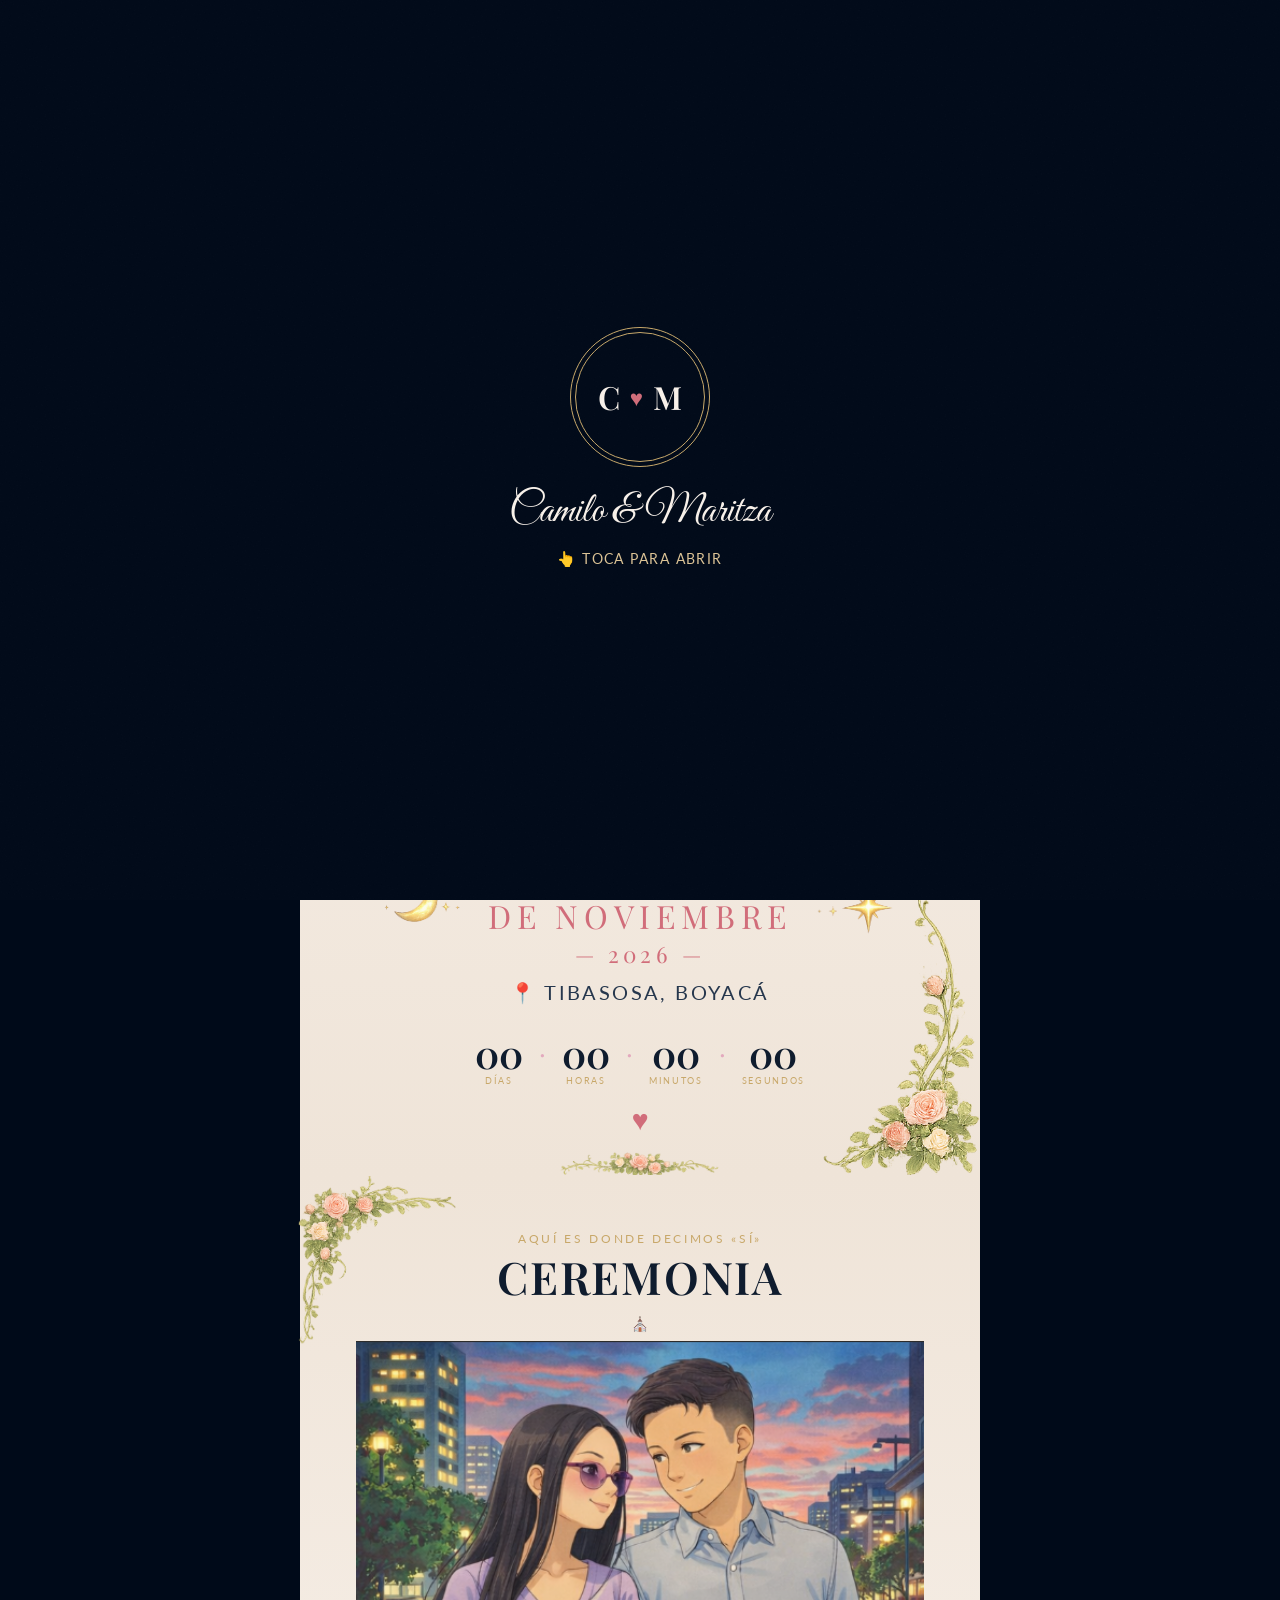
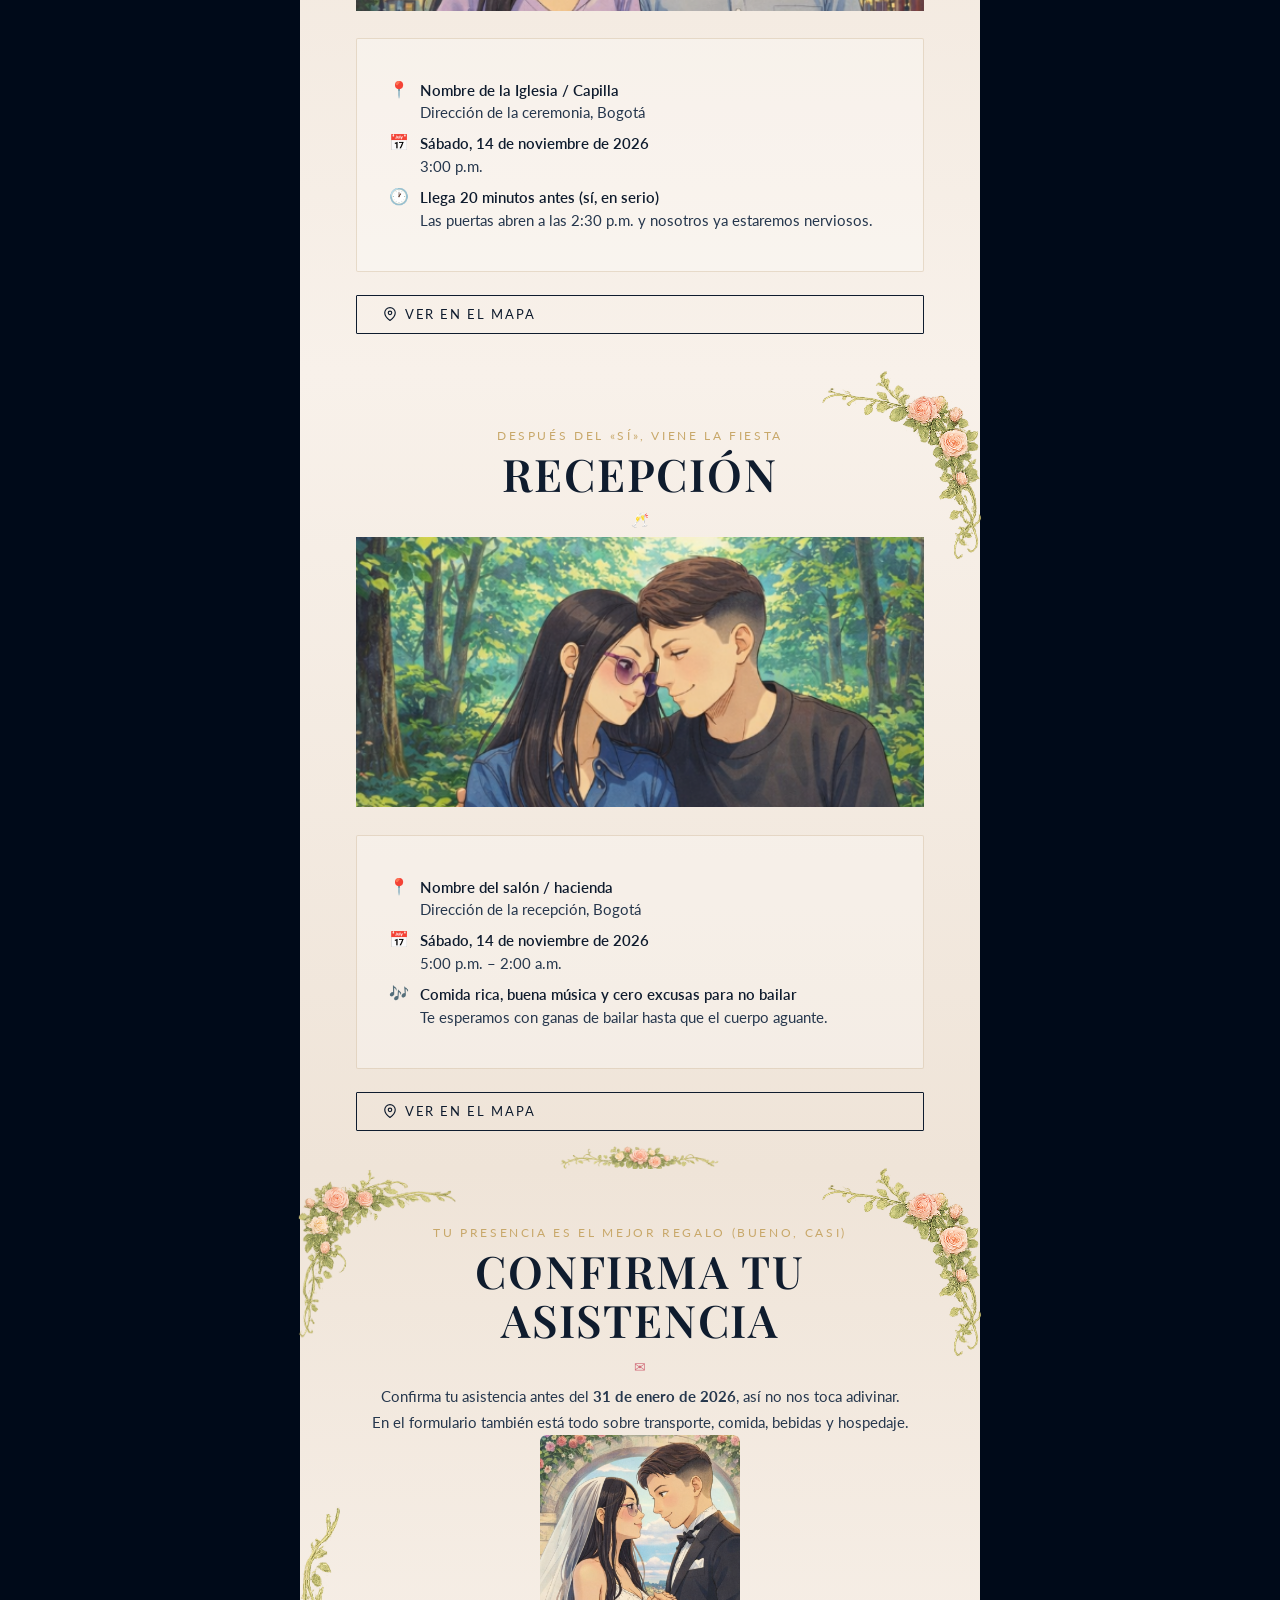
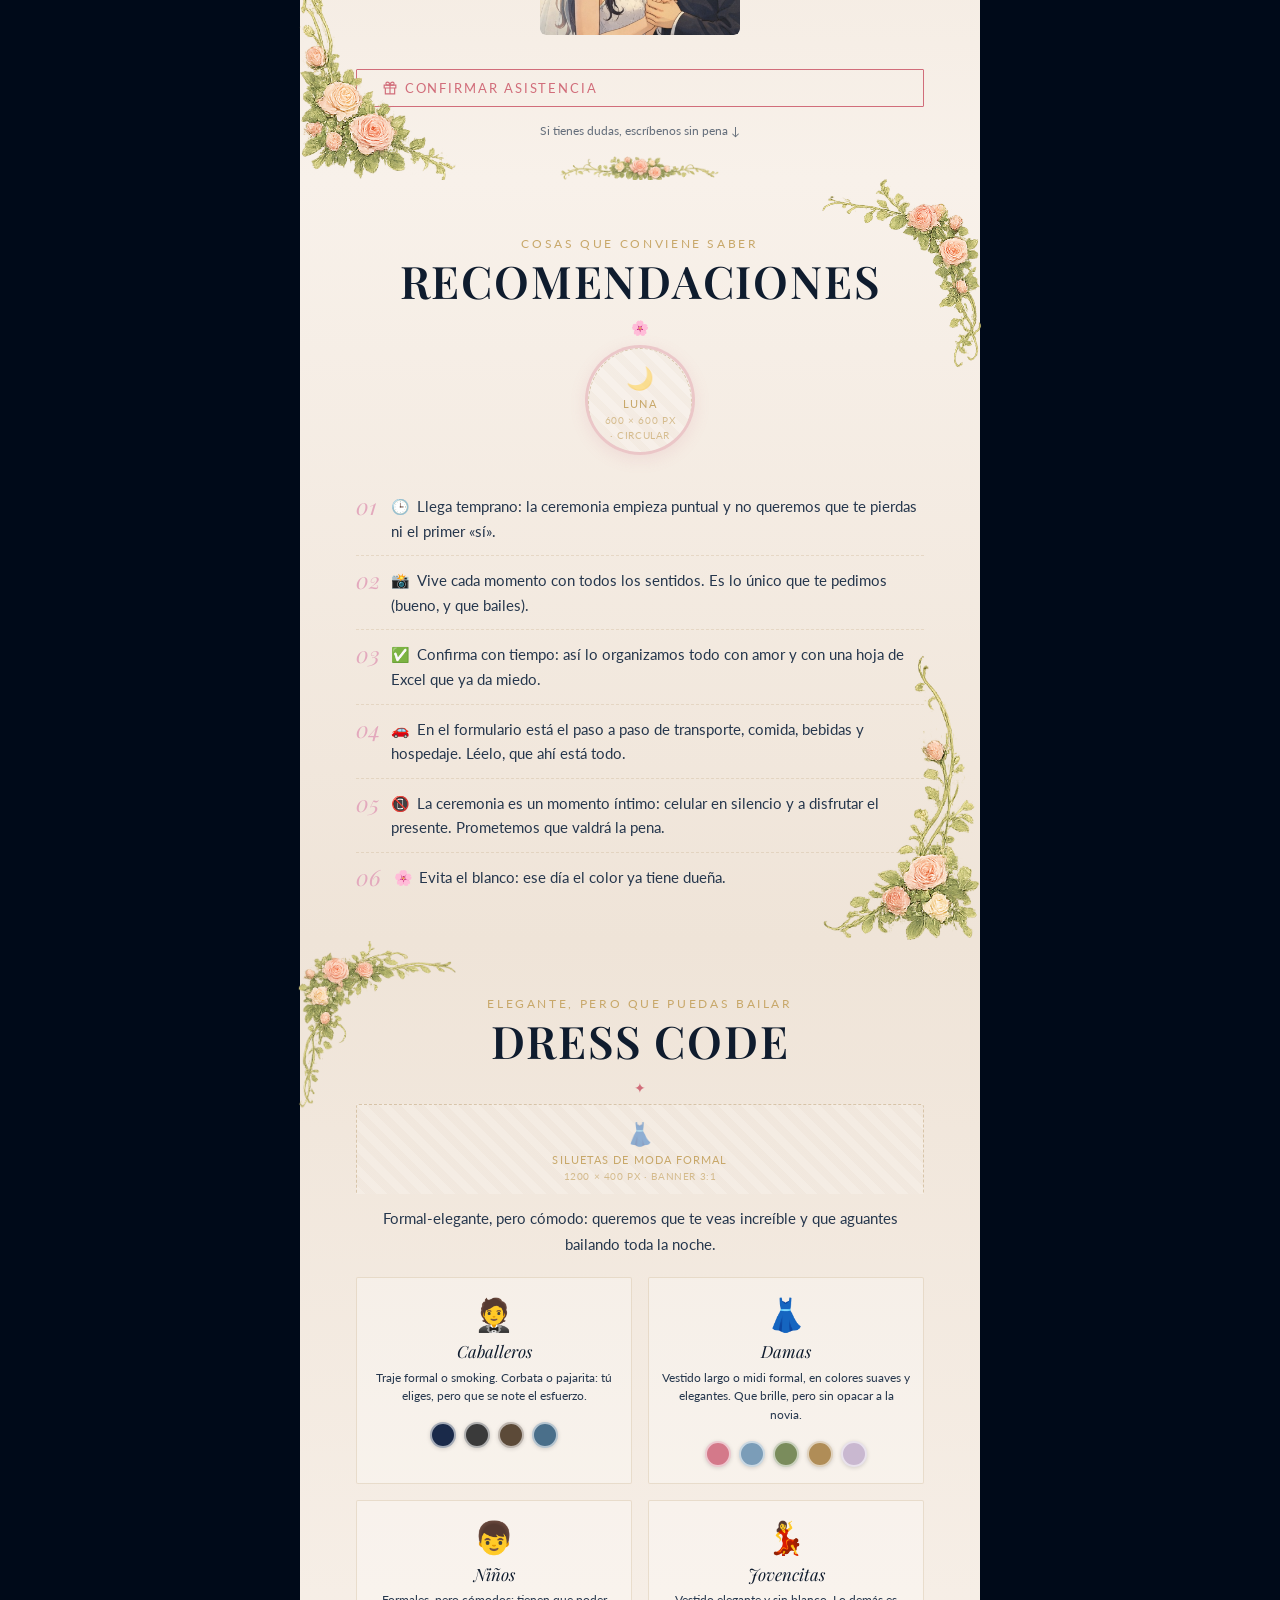
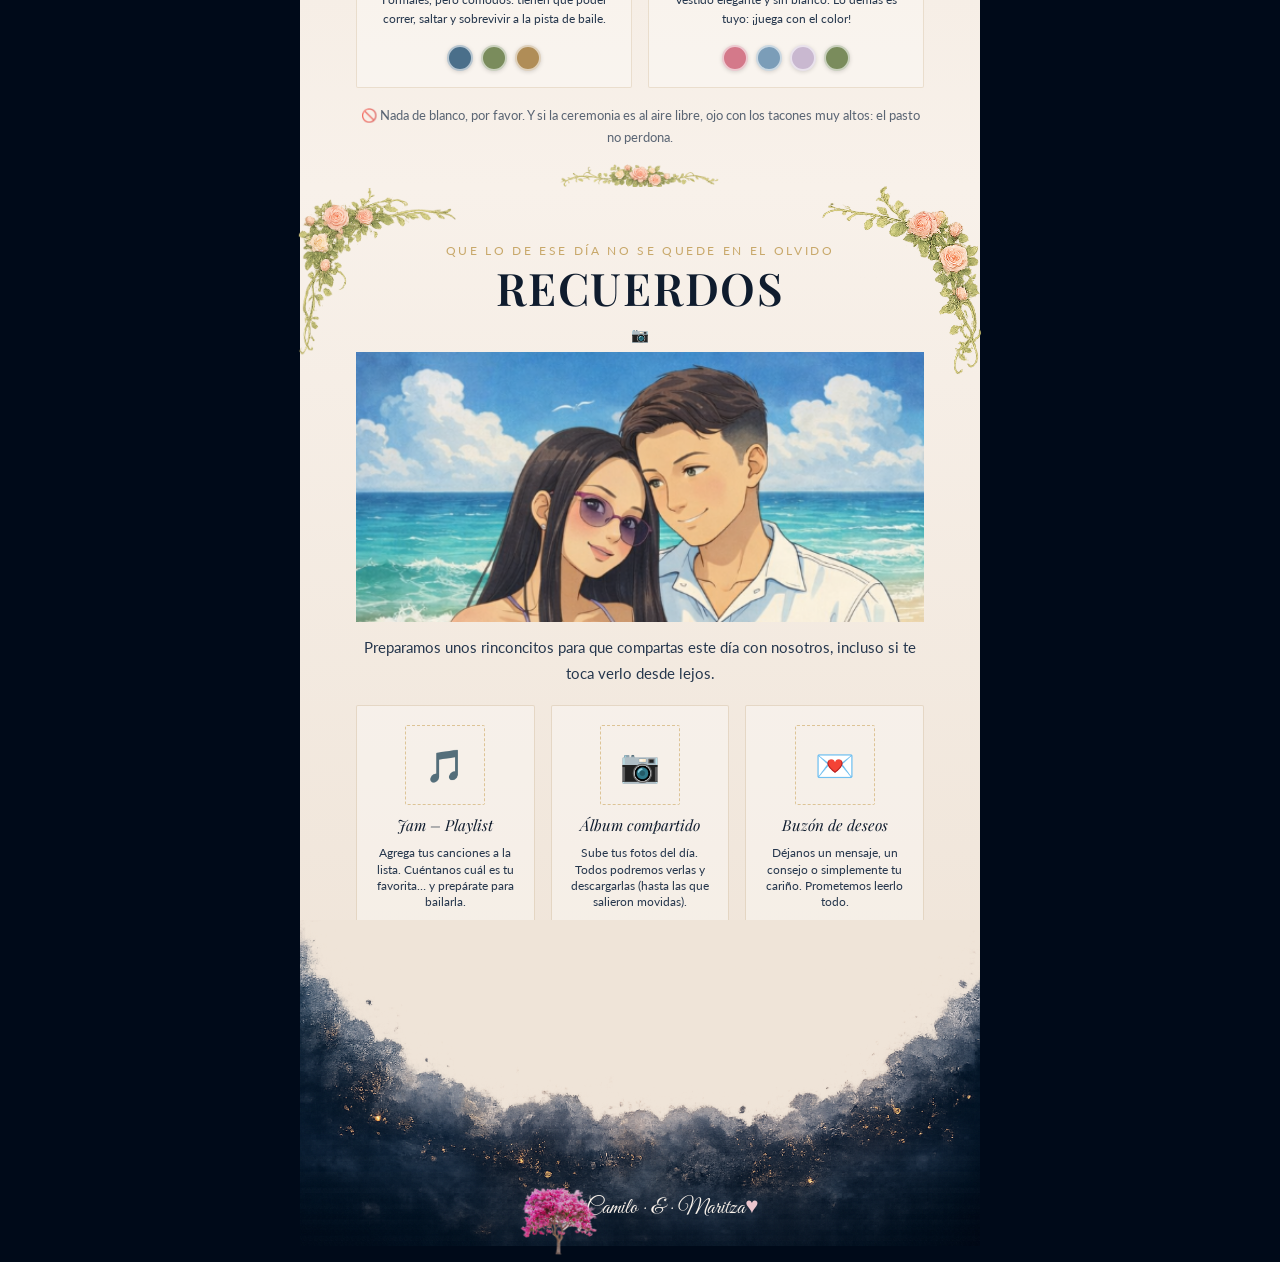
==== commit 41f6e5ae: "Add files via upload" ====
--- a/invitacion-completa.html
+++ b/invitacion-completa.html
@@ -3,21 +3,489 @@
 <head>
   <meta charset="UTF-8" />
   <meta name="viewport" content="width=device-width, initial-scale=1.0" />
-  <title>Camilo & Maritza – Boda</title>
+  <title>Camilo &amp; Maritza – Boda</title>
 
   <!-- ═══════════════════════════════════════════════════
-       FUENTES
+       FUENTES (las mismas de index.html — ver Mockups/Mockup.png)
   ════════════════════════════════════════════════════ -->
   <link rel="preconnect" href="https://fonts.googleapis.com" />
   <link rel="preconnect" href="https://fonts.gstatic.com" crossorigin />
-  <link href="https://fonts.googleapis.com/css2?family=Cormorant+Garamond:ital,wght@0,400;0,600;1,400;1,600&family=Shippori+Mincho:wght@400;600&family=IM+Fell+English:ital@0;1&family=Great+Vibes&display=swap" rel="stylesheet" />
+  <link href="https://fonts.googleapis.com/css2?family=Playfair+Display:ital,wght@0,400;0,500;0,600;0,700;1,400;1,600&family=Lato:ital,wght@0,400;0,700;1,400&family=Great+Vibes&display=swap" rel="stylesheet" />
   <link rel="stylesheet" href="./css/variables.css" />
   <link rel="stylesheet" href="./css/common.css" />
   <link rel="stylesheet" href="./css/sections.css" />
   <link rel="stylesheet" href="./css/components.css" />
+
+  <style>
+    /* ═══════════════════════════════════════════════════
+       Diseño heredado de index.html (save the date): misma paleta,
+       tipografía, portada "toca para abrir", hero con monograma,
+       fondo navy con columna crema y footer con humo. Las variables
+       compartidas se redefinen aquí, igual que en index.html, en vez
+       de tocar css/variables.css.
+    ════════════════════════════════════════════════════ */
+    html, body { scroll-snap-type: none; }
+
+    :root {
+      --color-paper:      #F8F1EA;
+      --color-paper-dark: #EFE4D8;
+      --color-ink:         #0F1C2E;
+      --color-ink-soft:    #26374d;
+      --color-rose:        #d16d7a;
+      --color-rose-light:  #e3a9bd;
+      --color-rose-pale:   #EBC5CD;
+      --color-gold:        #C8A86A;
+      --color-gold-light:  #ddc496;
+      --color-blue-deep:   #0F1C2E;
+      --font-display:      'Playfair Display', Georgia, serif;
+      --font-body:         'Lato', Arial, sans-serif;
+      --font-accent:       'Playfair Display', Georgia, serif;
+      --font-script:       'Great Vibes', cursive;
+    }
+
+    .sr-only {
+      position: absolute;
+      width: 1px; height: 1px;
+      overflow: hidden;
+      clip: rect(0 0 0 0);
+      white-space: nowrap;
+    }
+
+    /* ── Secciones: columna crema sobre fondo navy, altura según contenido ── */
+    .section,
+    .section:nth-child(odd),
+    .section:nth-child(even) {
+      height: auto;
+      min-height: 0;
+      overflow: visible;
+      padding: 0;
+      background: #000A19 !important;
+      animation: none !important;
+      scroll-margin-top: 56px;
+    }
+    #save-the-date { scroll-margin-top: 0; }
+
+    /* Fondo continuo: cada sección termina con el color con que empieza la
+       siguiente (paper → dark → paper …), así no hay corte entre secciones. */
+    .section-inner {
+      background: linear-gradient(to bottom, var(--color-paper), var(--color-paper-dark)) !important;
+      backdrop-filter: none;
+      box-shadow: none;
+      border-radius: 0;
+    }
+    .section-inner::before { display: none; }
+    section:nth-of-type(even) .section-inner {
+      background: linear-gradient(to bottom, var(--color-paper-dark), var(--color-paper)) !important;
+    }
+
+    /* El header no tapa el hero: queda oculto arriba del todo y aparece al
+       hacer scroll (js/common.js le pone .scrolled pasados 20px). */
+    #nav {
+      transform: translateY(-100%);
+      opacity: 0;
+      pointer-events: none;
+      transition: transform .35s ease, opacity .35s ease, box-shadow .3s;
+    }
+    #nav.scrolled {
+      transform: none;
+      opacity: 1;
+      pointer-events: auto;
+    }
+
+    /* Títulos de sección con el mismo estilo de "Nos casamos." */
+    .section-title {
+      font-family: var(--font-display);
+      font-style: normal;
+      font-weight: 600;
+      text-transform: uppercase;
+      letter-spacing: .04em;
+      font-size: clamp(1.5rem, 5.5vw, 2.8rem);
+      color: var(--color-ink);
+    }
+
+    /* La última sección deja espacio para el humo del footer */
+    #qrs .section-inner { padding-bottom: 110px; }
+
+    /* ── Hero + medallón monograma ─────────────────────── */
+    .ts-hero-wrap { position: relative; }
+    .ts-hero-wrap .section-img-wrap { position: relative; max-height: clamp(200px, 32vh, 320px); }
+
+    .ts-hero-fade {
+      position: absolute;
+      left: 0; right: 0; bottom: 0;
+      height: 38%;
+      background: linear-gradient(to bottom, rgba(252,250,246,0) 0%, var(--color-paper) 92%);
+      pointer-events: none;
+    }
+
+    .ts-monogram {
+      position: absolute;
+      left: 50%;
+      bottom: 80px;
+      transform: translate(-50%, 50%);
+      width: clamp(70px, 18vw, 96px);
+      height: clamp(70px, 18vw, 96px);
+      border-radius: 50%;
+      background: transparent;
+      border: 1.5px solid var(--color-gold);
+      outline: 1.5px solid var(--color-gold);
+      outline-offset: 3px;
+      display: flex;
+      align-items: center;
+      justify-content: center;
+      gap: .3em;
+      font-family: var(--font-display);
+      font-weight: 600;
+      font-size: clamp(1.1rem, 4vw, 1.5rem);
+      color: var(--color-ink);
+      box-shadow: 0 6px 18px rgba(15,28,46,.18);
+      z-index: 5;
+    }
+
+    .ts-monogram .heart { color: var(--color-rose); font-size: .7em; }
+
+    .ts-divider-line {
+      display: flex;
+      align-items: center;
+      width: 200px;
+      margin: 20px auto;
+    }
+
+    .ts-divider .line {
+      flex: 1;
+      height: 2px;
+      background: linear-gradient(to right, transparent, var(--color-gold));
+      margin-right: 10px;
+      margin-left: 0px;
+    }
+
+    .ts-divider .line:last-child {
+      margin-left: 10px;
+      background: linear-gradient(to left, transparent, var(--color-gold));
+    }
+
+    .ts-divider {
+      color: var(--color-gold);
+      font-size: 1rem;
+    }
+
+    /* ── Texto guion / título ──────────────────────────── */
+    .ts-script {
+      font-family: var(--font-script);
+      font-size: clamp(2.4rem, 9vw, 3.6rem);
+      color: var(--color-rose);
+      line-height: 1;
+      margin-top: 1rem;
+    }
+
+    .ts-title {
+      font-family: var(--font-display);
+      font-weight: 600;
+      text-transform: uppercase;
+      letter-spacing: .06em;
+      font-size: clamp(2.2rem, 7vw, 3.5rem);
+      color: var(--color-ink);
+      line-height: 1.1;
+      margin-top: .2rem;
+    }
+
+    .ts-intro {
+      font-family: var(--font-body);
+      font-style: italic;
+      color: var(--color-ink);
+      font-size: clamp(1.05rem, 2.6vw, 1.25rem);
+      max-width: 34ch;
+      line-height: 1.5;
+      margin: .6rem auto .2rem;
+    }
+
+    /* ── Fecha ──────────────────────────────────────────── */
+    .ts-date-wrap {
+      display: flex;
+      align-items: center;
+      justify-content: center;
+      gap: clamp(.5rem, 3vw, 1.5rem);
+      margin: 0rem auto .8rem;
+    }
+
+    .ts-date-flower {
+      width: clamp(50px, 12vw, 90px);
+      flex-shrink: 0;
+      opacity: .9;
+    }
+
+    @media (max-width: 480px) {
+      .ts-date-flower { width: clamp(30px, 9vw, 46px); }
+    }
+
+    .ts-daynum {
+      font-family: var(--font-display);
+      font-weight: 200;
+      font-size: clamp(3.5rem, 18vw, 6rem);
+      color: var(--color-rose);
+      line-height: .9;
+      margin-bottom: 0.5rem;
+    }
+
+    .ts-month {
+      font-family: var(--font-display);
+      text-transform: uppercase;
+      letter-spacing: .18em;
+      font-size: clamp(1.6rem, 6vw, 2rem);
+      color: var(--color-rose);
+      margin-top: .3rem;
+    }
+
+    .ts-year {
+      font-family: var(--font-display);
+      letter-spacing: .18em;
+      font-size: clamp(1.4rem, 3.5vw, 1.4rem);
+      color: var(--color-rose);
+      margin-top: .1rem;
+    }
+
+    .ts-location {
+      font-family: var(--font-body);
+      text-transform: uppercase;
+      letter-spacing: .12em;
+      font-size: clamp(.8rem, 2.2vw, 1.25rem);
+      color: var(--color-ink-soft);
+      margin-top: .7rem;
+    }
+
+    .countdown {
+      margin-top: 1rem;
+      margin-bottom: 1rem;
+    }
+
+    /* ── Corazones (mismo glifo en todos, todos animados) ─ */
+    .ts-heart {
+      display: inline-block;
+      animation: ts-pulse 1.4s ease-in-out infinite;
+    }
+
+    @keyframes ts-pulse {
+      0%, 100% { transform: scale(1); }
+      50%      { transform: scale(1.28); }
+    }
+
+    @media (prefers-reduced-motion: reduce) {
+      .ts-heart { animation: none; }
+    }
+
+    .ts-heartbeat {
+      font-size: clamp(1.4rem, 4vw, 1.8rem);
+      color: var(--color-rose);
+    }
+
+    /* ── Nombre del invitado insertado dinámicamente ───── */
+    .guest-name {
+      font-family: var(--font-script);
+      font-size: 2em;
+      color: var(--color-rose);
+      text-shadow: 0 0 1px rgba(15,28,46,.18);
+    }
+
+    #guest-greeting {
+      font-size: clamp(1rem, 2.4vw, 1.15rem);
+      margin: 1rem auto 0;
+    }
+
+    /* En pantallas anchas el footer se limita a la misma columna de 680px que
+       las secciones, con el fondo navy a los lados; si no, footer.png se
+       estira al ancho de la ventana y solo se ve su recorte transparente. */
+    .footer-wrap {
+      display: flex;
+      justify-content: center;
+      padding-bottom: 1rem; /* la bugambilia sobresale unos px bajo el footer */
+      background: #000A19;
+    }
+
+    /* El hero termina en --color-paper plano: el degradado de la primera
+       sección arranca después para que no se note una franja bajo la imagen. */
+    #save-the-date .section-inner {
+      background: linear-gradient(to bottom, var(--color-paper) 0, var(--color-paper) 300px, var(--color-paper-dark)) !important;
+    }
+
+    /* ── Footer con assets/footer.png ───────────────────── */
+    .teaser-footer {
+      position: relative;
+      margin-top: clamp(-120px, -18vw, -60px);
+      aspect-ratio: 1024 / 491;
+      padding: 0rem 1.5rem 1.5rem;
+      display: flex;
+      align-items: flex-end;
+      justify-content: center;
+      width: 100%;
+      max-width: 680px;
+      text-align: center;
+      background-color: var(--color-paper-dark);
+      background-image: url('./assets/footer.png');
+      background-repeat: no-repeat, no-repeat;
+      background-position: top center, top center;
+      background-size: cover, 100% 100%;
+      z-index: 10;
+    }
+
+    .teaser-footer p {
+      font-family: var(--font-script);
+      font-size: clamp(1.1rem, 3.2vw, 1.4rem);
+      color: var(--color-paper);
+    }
+
+    .ts-footer-row {
+      display: flex;
+      flex-direction: row;
+      align-items: flex-end;
+      margin-left: -20px;
+    }
+
+    .ts-tree {
+      height: 80px;
+      width: 85px !important;
+      left: 15px;
+      display: block;
+      position: relative;
+      margin-bottom: -38px;
+    }
+
+    .teaser-footer .heart { color: var(--color-rose-pale); }
+
+    @media (max-width: 640px) {
+      .ts-footer-row { margin-left: -8px; }
+    }
+
+    /* ── Portada: "toca para abrir" ─────────────────────
+       Pantalla previa que exige un click/tap real del usuario,
+       lo que además habilita la reproducción de la música de
+       fondo (los navegadores bloquean el autoplay con sonido
+       sin una interacción explícita).
+    ════════════════════════════════════════════════════ */
+    body.cover-active { overflow: hidden; }
+
+    #cover-screen {
+      position: fixed;
+      inset: 0;
+      z-index: 999;
+      display: flex;
+      align-items: center;
+      justify-content: center;
+      background: #000A19;
+      cursor: pointer;
+      transition: opacity .6s ease, visibility .6s ease;
+    }
+
+    #cover-screen.cover-hidden {
+      opacity: 0;
+      visibility: hidden;
+      pointer-events: none;
+    }
+
+    .cover-inner { text-align: center; padding: 2rem; }
+
+    .cover-monogram {
+      width: clamp(90px, 22vw, 130px);
+      height: clamp(90px, 22vw, 130px);
+      border-radius: 50%;
+      border: 1.5px solid var(--color-gold);
+      outline: 1.5px solid var(--color-gold);
+      outline-offset: 4px;
+      display: flex;
+      align-items: center;
+      justify-content: center;
+      gap: .3em;
+      margin: 0 auto 1.5rem;
+      font-family: var(--font-display);
+      font-weight: 600;
+      font-size: clamp(1.4rem, 5vw, 2rem);
+      color: var(--color-paper);
+    }
+
+    .cover-monogram .heart { color: var(--color-rose); font-size: .7em; }
+
+    .cover-names {
+      font-family: var(--font-script);
+      font-size: clamp(1.8rem, 6vw, 2.6rem);
+      color: var(--color-paper);
+      margin: 0 0 .8rem;
+    }
+
+    .cover-tap {
+      font-family: var(--font-body);
+      letter-spacing: .1em;
+      text-transform: uppercase;
+      font-size: clamp(.75rem, 2vw, .9rem);
+      color: var(--color-gold-light);
+      animation: cover-pulse 1.6s ease-in-out infinite;
+    }
+
+    @keyframes cover-pulse {
+      0%, 100% { opacity: .6; }
+      50%      { opacity: 1; }
+    }
+
+    @media (prefers-reduced-motion: reduce) {
+      .cover-tap { animation: none; }
+    }
+
+    /* ── Indicador flotante "más abajo" ──────────────────
+       Centrado abajo (la esquina derecha la ocupa el botón de
+       audio); se oculta al llegar al final de la página.
+    ════════════════════════════════════════════════════ */
+    #scroll-hint {
+      position: fixed;
+      left: 50%;
+      transform: translateX(-50%);
+      bottom: clamp(14px, 4vh, 26px);
+      z-index: 50;
+      display: flex;
+      flex-direction: column;
+      align-items: center;
+      pointer-events: none;
+      transition: opacity .5s ease;
+    }
+
+    #scroll-hint.scroll-hint-hidden { opacity: 0; }
+
+    .scroll-hint-chevron {
+      width: clamp(30px, 7vw, 40px);
+      height: clamp(30px, 7vw, 40px);
+      color: var(--color-gold);
+      filter: drop-shadow(0 2px 4px rgba(15,28,46,.25));
+      animation: scroll-hint-bounce 1.6s ease-in-out infinite;
+    }
+
+    .scroll-hint-chevron + .scroll-hint-chevron {
+      margin-top: -20px;
+      opacity: .55;
+      animation-delay: .15s;
+    }
+
+    @keyframes scroll-hint-bounce {
+      0%, 100% { transform: translateY(0);  opacity: .55; }
+      50%      { transform: translateY(7px); opacity: 1; }
+    }
+
+    @media (prefers-reduced-motion: reduce) {
+      .scroll-hint-chevron { animation: none; }
+    }
+  </style>
 </head>
 
-<body>
+<body class="cover-active">
+
+<!-- ════════════════════════════════════════════════════
+     PORTADA "TOCA PARA ABRIR"
+════════════════════════════════════════════════════ -->
+<div id="cover-screen" role="button" tabindex="0" aria-label="Toca para abrir la invitación">
+  <div class="cover-inner">
+    <div class="cover-monogram" aria-hidden="true">
+      <span data-t="groomInitial"></span><span class="heart">♥</span><span data-t="brideInitial"></span>
+    </div>
+    <p class="cover-names" data-t="couple"></p>
+    <p class="cover-tap"><span aria-hidden="true">👆</span> <span data-t="cover.tap"></span></p>
+  </div>
+</div>
 
 <!-- ════════════════════════════════════════════════════
      BARRA DE PROGRESO
@@ -25,26 +493,19 @@
 <div id="scroll-progress"></div>
 
 <!-- ════════════════════════════════════════════════════
-     AUDIO (espacio reservado)
-════════════════════════════════════════════════════ -->
-<!-- AUDIO: reemplaza el src con la canción deseada -->
-<!-- <audio id="bg-audio" loop src="RUTA_A_TU_CANCION.mp3"></audio> -->
+     AUDIO — la ruta viene de WEDDING.audioSrc; js/init.js
+     crea el reproductor y la portada lo inicia al abrir
+════════════════════════════════════════════════════ -->
 <button id="audio-toggle" title="Música de fondo" aria-label="Alternar música">🎵</button>
 
 <!-- ════════════════════════════════════════════════════
      NAVEGACIÓN PRINCIPAL
 ════════════════════════════════════════════════════ -->
 <nav id="nav" role="navigation" aria-label="Navegación principal">
-  <div class="nav-brand">Camilo &amp; Maritza</div>
-
-  <ul class="nav-links" role="list">
-    <li><a href="#save-the-date">La Fecha</a></li>
-    <li><a href="#ceremonia">Ceremonia</a></li>
-    <li><a href="#recepcion">Recepción</a></li>
-    <li><a href="#asistencia">Asistencia</a></li>
-    <li><a href="#recomendaciones">Recomend.</a></li>
-    <li><a href="#dresscode">Dress Code</a></li>
-    <li><a href="#qrs">Recuerdos</a></li>
+  <div class="nav-brand" data-t="couple"></div>
+
+  <ul class="nav-links" id="nav-links" role="list">
+    <!-- Generado por JS (WEDDING.nav) -->
   </ul>
 
   <button id="hamburger" aria-label="Abrir menú" aria-expanded="false">
@@ -54,13 +515,7 @@
 
 <!-- Menú móvil -->
 <div id="mobile-menu" role="navigation" aria-label="Menú móvil">
-  <a href="#save-the-date">💌 La Fecha</a>
-  <a href="#ceremonia">⛪ Ceremonia</a>
-  <a href="#recepcion">🥂 Recepción</a>
-  <a href="#asistencia">✅ Confirmar Asistencia</a>
-  <a href="#recomendaciones">📋 Recomendaciones</a>
-  <a href="#dresscode">👗 Dress Code</a>
-  <a href="#qrs">📸 Recuerdos</a>
+  <!-- Generado por JS (WEDDING.nav) -->
 </div>
 
 <!-- ════════════════════════════════════════════════════
@@ -70,58 +525,73 @@
 
 <!-- ════════════════════════════════════════════════════
      SECCIÓN 1: GUARDA LA FECHA
-     IMAGEN: Ilustración/foto de la pareja en jardín o balcón exterior
-             Formato horizontal (landscape) · Ratio 16:9 o 4:3
-             Dimensiones: 1200×675 px (16:9) o 1200×900 px (4:3)
-             La imagen aparece como encabezado visual sobre el texto
-             Peso máx: 350 KB · Comprimida para web (JPG progresivo)
-             Referencia de estilo: imagen 1 (pareja en jardín con rosas)
-════════════════════════════════════════════════════ -->
-<section class="section" id="save-the-date" data-section="0" data-label="La Fecha">
+     Hero con monograma, saludo al invitado, fecha y cuenta regresiva
+     (misma composición que index.html)
+════════════════════════════════════════════════════ -->
+<section class="section" id="save-the-date" data-section="0">
 
   <div class="section-inner">
-    <div class="section-img-wrap section-img-hero fade-in">
-      <img src="./assets/foto0.png" alt="Camilo y Maritza" class="section-img img-0" />
-      <div class="section-img-placeholder">
-        <span class="img-ph-icon">🌸</span>
-        <span class="img-ph-label">Foto de la pareja<br><small>1200 × 675 px · ratio 16:9</small></span>
-      </div>
-    </div>
+    <div class="ts-hero-wrap fade-in">
+      <div class="section-img-wrap section-img-hero">
+        <img src="./assets/mainPicture.png" alt="Camilo y Maritza" class="section-img img-0" />
+        <div class="ts-hero-fade" aria-hidden="true"></div>
+      </div>
+      <div class="ts-monogram" aria-hidden="true">
+        <span data-t="groomInitial"></span><span class="heart ts-heart">♥</span><span data-t="brideInitial"></span>
+      </div>
+    </div>
+
     <p id="guest-greeting" class="fade-in"></p>
-    <!-- ══ IMAGEN 1 – GUARDA LA FECHA ══
-         Reemplaza IMG_SRC_SAVE_DATE con tu ruta real.
-         Sugerencia: foto romántica de la pareja al aire libre,
-         estilo ilustración ukiyo-e / ghibli, fondo jardín con flores.
-         Dimensiones: 1200×675 px  ·  Ratio 16:9  ·  Max 350 KB -->
-    <p class="section-label fade-in">Con alegría los invitan a celebrar</p>
+
+    <p class="ts-script fade-in" data-t="hero.script"></p>
+    <h1 class="ts-title fade-in" data-t="hero.title"></h1>
+
+    <div class="ts-divider ts-divider-line fade-in">
+      <span class="line"></span>
+      <span>
+        <span class="ts-heart ts-heartbeat">♥</span>
+      </span>
+      <span class="line"></span>
+    </div>
+
+    <p class="ts-intro fade-in" data-t="hero.intro"></p>
 
     <div class="couple-names fade-in">
-      <span id="name-groom">Camilo</span>
+      <span data-t="groom"></span>
       <span class="heart">♥</span>
-      <span id="name-bride">Maritza</span>
-    </div>
-
-    <div class="section-divider fade-in">
-      <span class="divider-icon">✦</span>
-    </div>
-
-    <p class="section-subtitle fade-in">Guarda esta fecha</p>
-
-    <div class="wedding-date-box fade-in">
-      <div class="date-main" id="wedding-date-display">Sábado, 14 de febrero de 2026</div>
-      <div class="date-sub">Bogotá, Colombia</div>
+      <span data-t="bride"></span>
+    </div>
+
+    <div class="ts-divider ts-divider-line fade-in">
+      <span class="line"></span>
+      <span class="ts-heart">♦</span>
+      <span class="line"></span>
+    </div>
+
+    <div class="ts-date-wrap fade-in">
+      <img src="./assets/moon.png" alt="" aria-hidden="true" class="ts-date-flower">
+      <div class="ts-date">
+        <span class="sr-only" id="wedding-date-display"></span>
+        <div class="ts-daynum" id="date-day" aria-hidden="true"></div>
+        <div class="ts-month" id="date-month" aria-hidden="true"></div>
+        <div class="ts-year" id="date-year" aria-hidden="true"></div>
+        <div class="ts-location">📍 <span id="date-location"></span></div>
+      </div>
+      <img src="./assets/star.png" alt="" aria-hidden="true" class="ts-date-flower">
     </div>
 
     <div class="countdown fade-in" id="countdown">
-      <div class="countdown-unit"><span class="countdown-num" id="cd-days">--</span><span class="countdown-label">Días</span></div>
+      <div class="countdown-unit"><span class="countdown-num" id="cd-days">--</span><span class="countdown-label" data-t="countdown.days"></span></div>
       <span class="countdown-sep">·</span>
-      <div class="countdown-unit"><span class="countdown-num" id="cd-hours">--</span><span class="countdown-label">Horas</span></div>
+      <div class="countdown-unit"><span class="countdown-num" id="cd-hours">--</span><span class="countdown-label" data-t="countdown.hours"></span></div>
       <span class="countdown-sep">·</span>
-      <div class="countdown-unit"><span class="countdown-num" id="cd-mins">--</span><span class="countdown-label">Minutos</span></div>
+      <div class="countdown-unit"><span class="countdown-num" id="cd-mins">--</span><span class="countdown-label" data-t="countdown.minutes"></span></div>
       <span class="countdown-sep">·</span>
-      <div class="countdown-unit"><span class="countdown-num" id="cd-secs">--</span><span class="countdown-label">Segundos</span></div>
-    </div>
-    <img src="./assets/rosas-bl.png" alt="" aria-hidden="true" class="corner-img bl">
+      <div class="countdown-unit"><span class="countdown-num" id="cd-secs">--</span><span class="countdown-label" data-t="countdown.seconds"></span></div>
+    </div>
+
+    <div class="ts-heartbeat fade-in" aria-hidden="true"><span class="ts-heart">♥</span></div>
+
     <img src="./assets/rosas-br.png" alt="" aria-hidden="true" class="corner-img br">
     <img src="./assets/rosas-b.png"  alt="" aria-hidden="true" class="corner-img b">
   </div>
@@ -130,25 +600,14 @@
 
 <!-- ════════════════════════════════════════════════════
      SECCIÓN 2: CEREMONIA
-     IMAGEN: Fachada o interior de la iglesia / capilla
-             Formato: horizontal 16:9 o cuadrado 1:1
-             Dimensiones: 1200×675 px (16:9) o 900×900 px (1:1)
-             Aparece arriba del card de información, como encabezado
-             Peso máx: 280 KB · JPG progresivo
-             Referencia de estilo: imagen 2 (pareja en iglesia con pétalos)
-════════════════════════════════════════════════════ -->
-<section class="section" id="ceremonia" data-section="1" data-label="Ceremonia">
+════════════════════════════════════════════════════ -->
+<section class="section" id="ceremonia" data-section="1">
 
   <div class="section-inner">
-    <p class="section-label fade-in">El enlace sagrado</p>
-    <h2 class="section-title fade-in">Ceremonia</h2>
+    <p class="section-label fade-in" data-t="ceremony.label"></p>
+    <h2 class="section-title fade-in" data-t="ceremony.title"></h2>
     <div class="section-divider fade-in"><span class="divider-icon">⛪</span></div>
 
-    <!-- ══ IMAGEN 2 – CEREMONIA ══
-         Reemplaza IMG_SRC_CEREMONIA con tu ruta real.
-         Sugerencia: ilustración de la pareja en la iglesia con pétalos en el piso,
-         o fachada exterior de la capilla en estilo ukiyo-e / acuarela.
-         Dimensiones: 1200×675 px  ·  Ratio 16:9  ·  Max 280 KB -->
     <div class="section-img-wrap fade-in">
       <img src="./assets/foto2.png" alt="Ceremonia" class="section-img" />
       <div class="section-img-placeholder">
@@ -161,56 +620,45 @@
       <div class="event-detail">
         <span class="icon">📍</span>
         <div class="text">
-          <strong id="ceremony-place">Nombre de la Iglesia / Capilla</strong>
-          <span id="ceremony-address">Dirección de la ceremonia, Bogotá</span>
+          <strong data-t="ceremony.place"></strong>
+          <span data-t="ceremony.address"></span>
         </div>
       </div>
       <div class="event-detail">
         <span class="icon">📅</span>
         <div class="text">
-          <strong id="ceremony-date">Sábado, 14 de febrero de 2026</strong>
-          <span id="ceremony-time">3:00 p.m.</span>
+          <strong data-t="ceremony.date"></strong>
+          <span data-t="ceremony.time"></span>
         </div>
       </div>
       <div class="event-detail">
         <span class="icon">🕐</span>
         <div class="text">
-          <strong>Por favor llega 20 minutos antes</strong>
-          Las puertas se abren a las 2:30 p.m.
+          <strong data-t="ceremony.arrival"></strong>
+          <span data-t="ceremony.doors"></span>
         </div>
       </div>
     </div>
 
-    <a href="LINK_MAPA_CEREMONIA" class="btn btn-blue" target="_blank" rel="noopener">
+    <a data-href="ceremony.mapLink" href="#" class="btn btn-blue" target="_blank" rel="noopener">
       <svg width="14" height="14" viewBox="0 0 24 24" fill="none" stroke="currentColor" stroke-width="2"><path d="M21 10c0 7-9 13-9 13s-9-6-9-13a9 9 0 0118 0z"/><circle cx="12" cy="10" r="3"/></svg>
-      Ver en el mapa
+      <span data-t="ceremony.mapLabel"></span>
     </a>
     <img src="./assets/rosas-tl.png" alt="" aria-hidden="true" class="corner-img tl">
-    <img src="./assets/rosas-br.png" alt="" aria-hidden="true" class="corner-img br">
   </div>
 
 </section>
 
 <!-- ════════════════════════════════════════════════════
      SECCIÓN 3: RECEPCIÓN
-     IMAGEN: Pareja brindando con champagne en salón decorado
-             Formato: horizontal 16:9
-             Dimensiones: 1200×675 px  ·  Max 300 KB
-             Aparece arriba del card, como encabezado
-             Referencia de estilo: imagen 1 (panel derecho recepción luces)
-════════════════════════════════════════════════════ -->
-<section class="section" id="recepcion" data-section="2" data-label="Recepción">
+════════════════════════════════════════════════════ -->
+<section class="section" id="recepcion" data-section="2">
 
   <div class="section-inner">
-    <p class="section-label fade-in">La celebración continúa</p>
-    <h2 class="section-title fade-in">Recepción</h2>
+    <p class="section-label fade-in" data-t="reception.label"></p>
+    <h2 class="section-title fade-in" data-t="reception.title"></h2>
     <div class="section-divider fade-in"><span class="divider-icon">🥂</span></div>
 
-    <!-- ══ IMAGEN 3 – RECEPCIÓN ══
-         Reemplaza IMG_SRC_RECEPCION con tu ruta real.
-         Sugerencia: ilustración de la pareja brindando bajo luces cálidas,
-         en salón con guirnaldas, estilo ukiyo-e / ghibli, tonos dorados.
-         Dimensiones: 1200×675 px  ·  Ratio 16:9  ·  Max 300 KB -->
     <div class="section-img-wrap fade-in">
       <img src="./assets/foto3.png" alt="Recepción" class="section-img" />
       <div class="section-img-placeholder">
@@ -223,32 +671,31 @@
       <div class="event-detail">
         <span class="icon">📍</span>
         <div class="text">
-          <strong id="reception-place">Nombre del salón / hacienda</strong>
-          <span id="reception-address">Dirección de la recepción, Bogotá</span>
+          <strong data-t="reception.place"></strong>
+          <span data-t="reception.address"></span>
         </div>
       </div>
       <div class="event-detail">
         <span class="icon">📅</span>
         <div class="text">
-          <strong id="reception-date">Sábado, 14 de febrero de 2026</strong>
-          <span id="reception-time">5:00 p.m. – 2:00 a.m.</span>
+          <strong data-t="reception.date"></strong>
+          <span data-t="reception.time"></span>
         </div>
       </div>
       <div class="event-detail">
         <span class="icon">🎶</span>
         <div class="text">
-          <strong>Música, comida y mucho amor</strong>
-          Te esperamos para compartir esta noche especial
+          <strong data-t="reception.extraTitle"></strong>
+          <span data-t="reception.extraText"></span>
         </div>
       </div>
     </div>
 
-    <a href="LINK_MAPA_RECEPCION" class="btn btn-blue" target="_blank" rel="noopener">
+    <a data-href="reception.mapLink" href="#" class="btn btn-blue" target="_blank" rel="noopener">
       <svg width="14" height="14" viewBox="0 0 24 24" fill="none" stroke="currentColor" stroke-width="2"><path d="M21 10c0 7-9 13-9 13s-9-6-9-13a9 9 0 0118 0z"/><circle cx="12" cy="10" r="3"/></svg>
-      Ver en el mapa
+      <span data-t="reception.mapLabel"></span>
     </a>
     <img src="./assets/rosas-tr.png" alt="" aria-hidden="true" class="corner-img tr">
-    <img src="./assets/rosas-bl.png" alt="" aria-hidden="true" class="corner-img bl">
     <img src="./assets/rosas-b.png"  alt="" aria-hidden="true" class="corner-img b">
   </div>
 
@@ -256,30 +703,16 @@
 
 <!-- ════════════════════════════════════════════════════
      SECCIÓN 4: CONFIRMAR ASISTENCIA
-     IMAGEN: Pareja en ambiente festivo / baile / arco de flores
-             Formato: horizontal 16:9 o cuadrado 1:1 (centrado)
-             Dimensiones: 900×900 px (cuadrado) o 1200×675 px (16:9)
-             Aparece bajo el texto, sobre el botón de confirmar
-             Referencia de estilo: imagen 3 panel inferior derecho (arco rosas)
-════════════════════════════════════════════════════ -->
-<section class="section" id="asistencia" data-section="3" data-label="Asistencia">
+════════════════════════════════════════════════════ -->
+<section class="section" id="asistencia" data-section="3">
 
   <div class="section-inner">
-    <p class="section-label fade-in">Tu presencia es el mejor regalo</p>
-    <h2 class="section-title fade-in">Confirma tu<br>asistencia</h2>
+    <p class="section-label fade-in" data-t="rsvp.label"></p>
+    <h2 class="section-title fade-in" data-t="rsvp.title"></h2>
     <div class="section-divider fade-in"><span class="divider-icon">✉</span></div>
 
-    <p class="section-body fade-in" id="rsvp-message">
-      Por favor confirma tu asistencia antes del <strong id="rsvp-deadline">31 de enero de 2026</strong>.<br>
-      En el formulario encontrarás información útil sobre transporte, alimentación, bebidas y hospedaje.
-    </p>
-
-    <!-- ══ IMAGEN 4 – CONFIRMAR ASISTENCIA ══
-         Reemplaza IMG_SRC_ASISTENCIA con tu ruta real.
-         Sugerencia: ilustración romántica de la pareja bajo arco de flores,
-         o pareja danzando, estilo ukiyo-e, tonos cálidos rosados y azules.
-         Dimensiones: 900×900 px  ·  Ratio 1:1  ·  Max 280 KB
-         Se muestra circular / redondeada como elemento visual central -->
+    <p class="section-body fade-in" data-t="rsvp.message"></p>
+
     <div class="section-img-wrap fade-in section-img-circle">
       <img src="./assets/foto4.png" alt="Confirma tu asistencia" class="section-img" />
       <div class="section-img-placeholder">
@@ -288,14 +721,12 @@
       </div>
     </div>
 
-    <a href="LINK_FORMULARIO_ASISTENCIA" class="btn" target="_blank" rel="noopener">
+    <a data-href="rsvp.formLink" href="#" class="btn" target="_blank" rel="noopener">
       <svg width="14" height="14" viewBox="0 0 24 24" fill="none" stroke="currentColor" stroke-width="2"><path d="M20 12V22H4V12"/><path d="M22 7H2v5h20V7z"/><path d="M12 22V7"/><path d="M12 7H7.5a2.5 2.5 0 010-5C11 2 12 7 12 7z"/><path d="M12 7h4.5a2.5 2.5 0 000-5C13 2 12 7 12 7z"/></svg>
-      Confirmar asistencia
+      <span data-t="rsvp.buttonLabel"></span>
     </a>
 
-    <p class="section-body fade-in" style="margin-top:.8rem;font-size:.78rem;opacity:.7">
-      Si tienes preguntas, contáctanos directamente ↓
-    </p>
+    <p class="section-body fade-in" style="margin-top:.8rem;font-size:.78rem;opacity:.7" data-t="rsvp.help"></p>
     <img src="./assets/rosas-tl.png" alt="" aria-hidden="true" class="corner-img tl">
     <img src="./assets/rosas-tr.png" alt="" aria-hidden="true" class="corner-img tr">
     <img src="./assets/rosas-bl.png" alt="" aria-hidden="true" class="corner-img bl">
@@ -306,24 +737,15 @@
 
 <!-- ════════════════════════════════════════════════════
      SECCIÓN 5: RECOMENDACIONES
-     IMAGEN: Retrato de Luna (la hija) en pose alegre / tierna
-             Formato: cuadrado 1:1 — se muestra como medallón circular
-             Dimensiones: 600×600 px  ·  Ratio 1:1  ·  Max 180 KB
-             JPG o PNG con fondo neutro o exterior luminoso
-             Se ubica como encabezado de la sección, centrada
-════════════════════════════════════════════════════ -->
-<section class="section" id="recomendaciones" data-section="4" data-label="Recomendaciones">
+     IMAGEN pendiente: retrato de Luna, 600×600 px, medallón circular
+════════════════════════════════════════════════════ -->
+<section class="section" id="recomendaciones" data-section="4">
 
   <div class="section-inner">
-    <p class="section-label fade-in">Para que todo fluya perfecto</p>
-    <h2 class="section-title fade-in">Recomendaciones</h2>
+    <p class="section-label fade-in" data-t="recommendations.label"></p>
+    <h2 class="section-title fade-in" data-t="recommendations.title"></h2>
     <div class="section-divider fade-in"><span class="divider-icon">🌸</span></div>
 
-    <!-- ══ IMAGEN 5 – RECOMENDACIONES (Luna) ══
-         Reemplaza IMG_SRC_LUNA con tu ruta real.
-         Sugerencia: foto o ilustración de Luna (la hija) sonriendo,
-         fondo suave o exterior. Se muestra como medallón circular.
-         Dimensiones: 600×600 px  ·  Ratio 1:1  ·  Max 180 KB -->
     <div class="section-img-wrap fade-in section-img-medallion">
       <!-- <img src="IMG_SRC_LUNA" alt="Luna" class="section-img" /> -->
       <div class="section-img-placeholder">
@@ -343,25 +765,15 @@
 
 <!-- ════════════════════════════════════════════════════
      SECCIÓN 6: DRESS CODE
-     IMAGEN: Ilustración de moda / estilo formal de la boda
-             Sugerencia: composición de siluetas (traje + vestido)
-             en tonos de la paleta de la boda, estilo ukiyo-e plano
-             Formato: horizontal apaisado · Ratio 3:1 (tipo banner)
-             Dimensiones: 1200×400 px  ·  Max 200 KB  ·  PNG con transparencia
-             Se ubica como banner decorativo sobre la grilla de items
-════════════════════════════════════════════════════ -->
-<section class="section" id="dresscode" data-section="5" data-label="Dress Code">
+     IMAGEN pendiente: banner de siluetas, 1200×400 px (3:1)
+════════════════════════════════════════════════════ -->
+<section class="section" id="dresscode" data-section="5">
 
   <div class="section-inner">
-    <p class="section-label fade-in">Vístete para la ocasión</p>
-    <h2 class="section-title fade-in">Dress Code</h2>
+    <p class="section-label fade-in" data-t="dresscode.label"></p>
+    <h2 class="section-title fade-in" data-t="dresscode.title"></h2>
     <div class="section-divider fade-in"><span class="divider-icon">✦</span></div>
 
-    <!-- ══ IMAGEN 6 – DRESS CODE ══
-         Reemplaza IMG_SRC_DRESSCODE con tu ruta real.
-         Sugerencia: ilustración de siluetas elegantes (traje oscuro + vestido),
-         estilo ukiyo-e plano, en colores de la paleta (azul, verde oliva, rosa).
-         Dimensiones: 1200×400 px  ·  Ratio 3:1 banner  ·  Max 200 KB  ·  PNG -->
     <div class="section-img-wrap fade-in section-img-banner">
       <!-- <img src="IMG_SRC_DRESSCODE" alt="Dress code" class="section-img" /> -->
       <div class="section-img-placeholder">
@@ -370,15 +782,14 @@
       </div>
     </div>
 
-    <p class="section-body fade-in" id="dresscode-main"></p>
+    <p class="section-body fade-in" data-t="dresscode.main"></p>
 
     <div class="dress-grid fade-in" id="dress-grid">
       <!-- Generado por JS -->
     </div>
 
-    <p class="section-body fade-in" style="margin-top:1rem;font-size:.82rem;opacity:.75" id="dresscode-note"></p>
+    <p class="section-body fade-in" style="margin-top:1rem;font-size:.82rem;opacity:.75" data-t="dresscode.note"></p>
     <img src="./assets/rosas-tl.png" alt="" aria-hidden="true" class="corner-img tl">
-    <img src="./assets/rosas-br.png" alt="" aria-hidden="true" class="corner-img br">
     <img src="./assets/rosas-b.png"  alt="" aria-hidden="true" class="corner-img b">
   </div>
 
@@ -386,71 +797,100 @@
 
 <!-- ════════════════════════════════════════════════════
      SECCIÓN 7: QRs – RECUERDOS
-     IMAGEN: Ilustración de pareja en playa o bosque (casual / viaje)
-             Formato: horizontal 16:9
-             Dimensiones: 1200×675 px  ·  Max 300 KB  ·  JPG
-             Referencia de estilo: imagen 3 paneles superiores (playa / ciudad)
-             Se ubica como encabezado de la sección
-════════════════════════════════════════════════════ -->
-<section class="section" id="qrs" data-section="6" data-label="Recuerdos">
+     Sin rosas inferiores: el humo del footer las cubriría.
+════════════════════════════════════════════════════ -->
+<section class="section" id="qrs" data-section="6">
 
   <div class="section-inner">
-    <p class="section-label fade-in">Comparte este momento</p>
-    <h2 class="section-title fade-in">Recuerdos</h2>
+    <p class="section-label fade-in" data-t="qrs.label"></p>
+    <h2 class="section-title fade-in" data-t="qrs.title"></h2>
     <div class="section-divider fade-in"><span class="divider-icon">📷</span></div>
 
-    <!-- ══ IMAGEN 7 – RECUERDOS ══
-         Reemplaza IMG_SRC_RECUERDOS con tu ruta real.
-         Sugerencia: ilustración de la pareja en ambiente relajado (playa, ciudad,
-         bosque), estilo ukiyo-e / ghibli, tonos vibrantes. Muestra su historia.
-         Dimensiones: 1200×675 px  ·  Ratio 16:9  ·  Max 300 KB  ·  JPG -->
     <div class="section-img-wrap fade-in">
-      <img src="./assets/foto3.png" alt="Recuerdos" class="section-img" />
+      <img src="./assets/foto1.png" alt="Recuerdos" class="section-img" />
       <div class="section-img-placeholder">
         <span class="img-ph-icon">📸</span>
         <span class="img-ph-label">Pareja en su historia<br><small>1200 × 675 px · ratio 16:9</small></span>
       </div>
     </div>
 
-    <p class="section-body fade-in" id="qr-intro"></p>
+    <p class="section-body fade-in" data-t="qrs.intro"></p>
 
     <div class="qr-grid fade-in" id="qr-grid">
       <!-- Generado por JS -->
     </div>
     <img src="./assets/rosas-tl.png" alt="" aria-hidden="true" class="corner-img tl">
     <img src="./assets/rosas-tr.png" alt="" aria-hidden="true" class="corner-img tr">
-    <img src="./assets/rosas-bl.png" alt="" aria-hidden="true" class="corner-img bl">
-    <img src="./assets/rosas-br.png" alt="" aria-hidden="true" class="corner-img br">
   </div>
 
 </section>
 
 <!-- ════════════════════════════════════════════════════
-     FOOTER
-════════════════════════════════════════════════════ -->
-<footer id="footer">
-  <div class="footer-names">Camilo &amp; Maritza</div>
-  <p style="font-family:var(--font-accent);font-style:italic;color:rgba(245,239,230,.55);font-size:.9rem;margin-bottom:.8rem" id="footer-date-text"></p>
-
-  <div class="footer-contacts" id="footer-contacts">
-    <!-- Generado por JS -->
-  </div>
-
-  <div class="section-divider" style="max-width:200px;margin:1rem auto">
-    <span style="color:rgba(245,239,230,.2)">✦</span>
-  </div>
-
-  <p class="footer-made">Hecho con <span class="heart">♥</span> por Camilo Pérez</p>
-</footer>
+     FOOTER (humo de assets/footer.png, como en index.html)
+════════════════════════════════════════════════════ -->
+<div class="footer-wrap">
+  <footer class="teaser-footer">
+    <div class="ts-footer-row">
+      <img src="./assets/bugambilia.png" alt="" aria-hidden="true" class="ts-date-flower ts-tree">
+      <p><span data-t="footerSignature"></span><span class="heart ts-heart"> ♥ </span></p>
+    </div>
+  </footer>
+</div>
+
+<!-- Indicador flotante "más abajo" -->
+<div id="scroll-hint" aria-hidden="true">
+  <svg class="scroll-hint-chevron" viewBox="0 0 24 24" fill="none" stroke="currentColor" stroke-width="2" stroke-linecap="round" stroke-linejoin="round"><polyline points="6 9 12 15 18 9"></polyline></svg>
+  <svg class="scroll-hint-chevron" viewBox="0 0 24 24" fill="none" stroke="currentColor" stroke-width="2" stroke-linecap="round" stroke-linejoin="round"><polyline points="6 9 12 15 18 9"></polyline></svg>
+</div>
 
 <!-- ════════════════════════════════════════════════════
      JAVASCRIPT
+     Orden importante: config → guest → init (construye el menú y los textos) → countdown → common → script de página
 ════════════════════════════════════════════════════ -->
 <script src="config.js"></script>
 <script src="js/guest.js"></script>
 <script src="js/init.js"></script>
 <script src="js/countdown.js"></script>
 <script src="js/common.js"></script>
+<script>
+  // Los textos, fechas, lugares e invitado los pone js/init.js desde config.js
+  // y guests.json; este script solo maneja la portada y la flecha de scroll.
+
+  // Portada "toca para abrir": el click/tap real habilita la reproducción
+  // de la música de fondo (los navegadores bloquean el autoplay con sonido
+  // sin una interacción explícita del usuario).
+  const coverScreen = document.getElementById('cover-screen');
+
+  function openInvitation() {
+    coverScreen.classList.add('cover-hidden');
+    document.body.classList.remove('cover-active');
+    if (window.startWeddingAudio) {
+      window.startWeddingAudio();
+    }
+  }
+
+  coverScreen.addEventListener('click', openInvitation, { once: true });
+  coverScreen.addEventListener('keydown', function (e) {
+    if (e.key === 'Enter' || e.key === ' ') {
+      e.preventDefault();
+      openInvitation();
+    }
+  }, { once: true });
+
+  // Flecha "más abajo": se oculta al llegar al final de la página, o de una
+  // vez si todo el contenido ya cabe en la pantalla (nada que desplazar).
+  const scrollHint = document.getElementById('scroll-hint');
+
+  function updateScrollHint() {
+    const scrollable = document.documentElement.scrollHeight - window.innerHeight > 40;
+    const atBottom = window.scrollY + window.innerHeight >= document.documentElement.scrollHeight - 40;
+    scrollHint.classList.toggle('scroll-hint-hidden', !scrollable || atBottom);
+  }
+
+  updateScrollHint();
+  window.addEventListener('scroll', updateScrollHint, { passive: true });
+  window.addEventListener('resize', updateScrollHint);
+</script>
 
 </body>
 </html>
--- a/css/sections.css
+++ b/css/sections.css
@@ -307,9 +307,9 @@
 	.couple-names .heart { font-size: .5em; }
 
 	.section-img-hero {
-		width: calc(100% + 2 * clamp(1.4rem, 5vw, 2rem));
-		margin-left:  calc(-1 * clamp(1.4rem, 5vw, 2rem));
-		margin-right: calc(-1 * clamp(1.4rem, 5vw, 2rem));
-		margin-top:   calc(-1 * clamp(2.2rem, 6vw, 3rem));
+		width: calc(100% + 2 * clamp(1rem, 5vw, 2rem));
+		margin-left:  calc(-1 * clamp(1rem, 5vw, 2rem));
+		margin-right: calc(-1 * clamp(1rem, 5vw, 2rem));
+		margin-top:   calc(-1 * clamp(2rem, 6vw, 3rem));
 	}
 }
--- a/css/components.css
+++ b/css/components.css
@@ -244,10 +244,8 @@
 /* Wrapper base */
 .section-img-wrap {
 	width: 100%;
-	margin: .5rem auto .7rem;
-	border-radius: 3px;
+	margin: 0rem auto .7rem;
 	overflow: hidden;
-	border: 1px solid rgba(176,141,87,.2);
 	background: rgba(255,255,255,.2);
 }
 
@@ -310,11 +308,11 @@
 
 /* Variante hero – ancho completo (sangra sobre el padding del marco) */
 .section-img-hero {
-	width: calc(100% + 2 * clamp(1.8rem, 5vw, 3.5rem));
-	margin-left:  calc(-1 * clamp(1.8rem, 5vw, 3.5rem));
-	margin-right: calc(-1 * clamp(1.8rem, 5vw, 3.5rem));
+	width: calc(100% + 2 * clamp(1rem, 5vw, 3.5rem));
+	margin-left:  calc(-1 * clamp(1rem, 5vw, 3.5rem));
+	margin-right: calc(-1 * clamp(1rem, 5vw, 3.5rem));
 	margin-top:   calc(-1 * clamp(2rem, 5vw, 3.5rem));
-	border-radius: 24px 24px 0 0;
+	border-radius: 0;
 	aspect-ratio: 14/9;
 	max-height: clamp(160px, 28vh, 260px);
 }
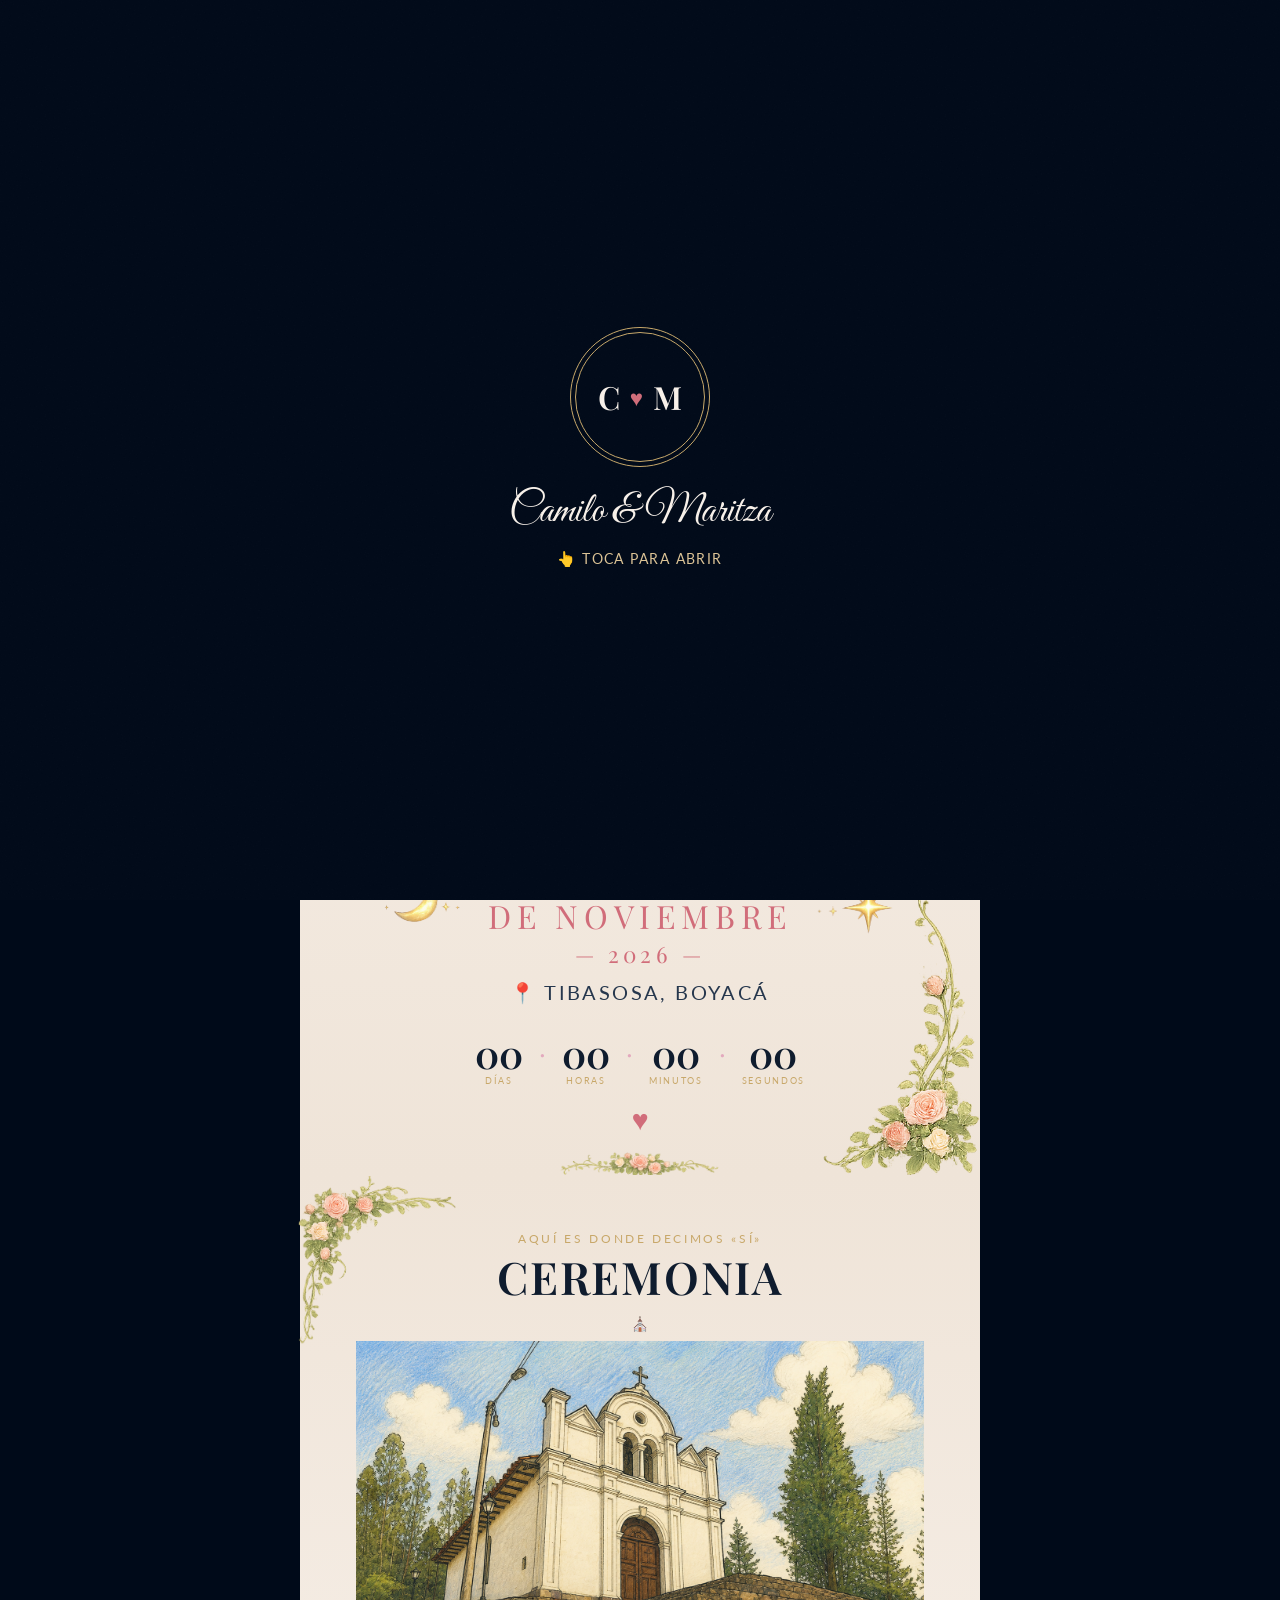
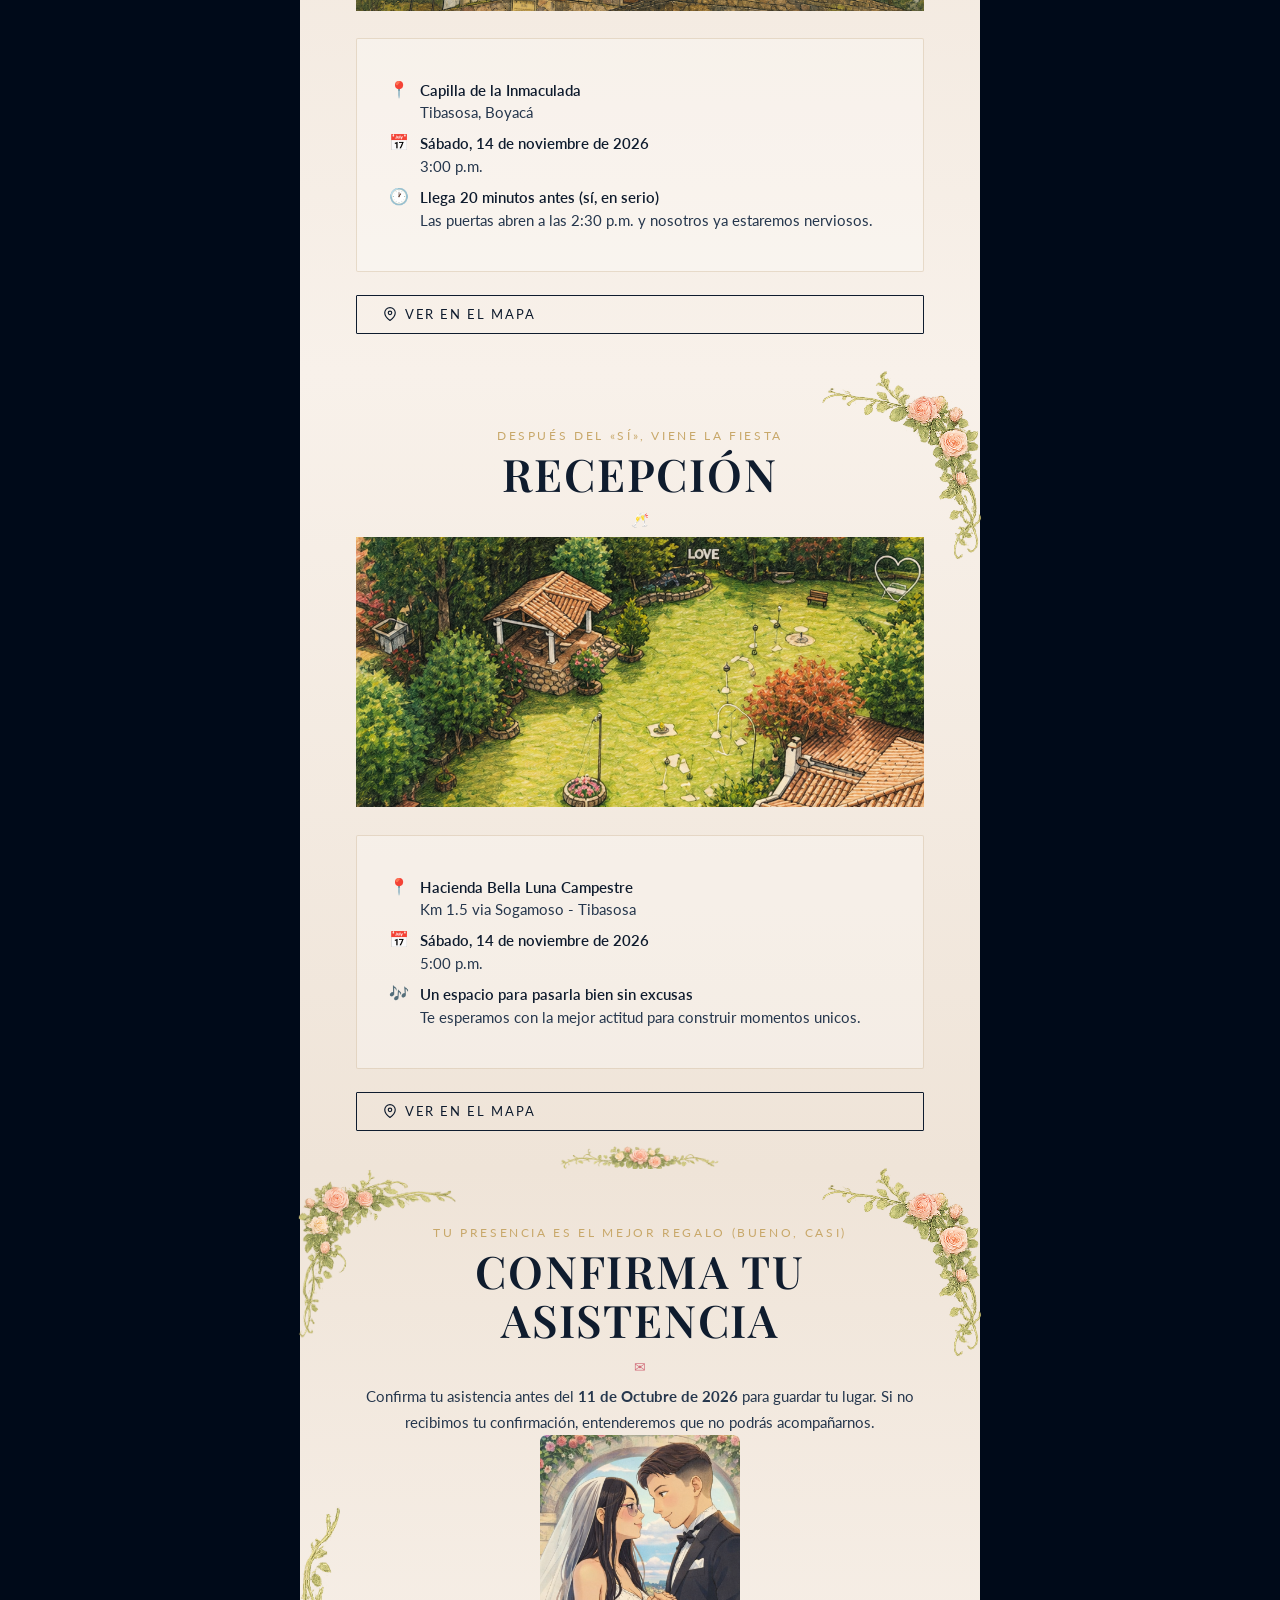
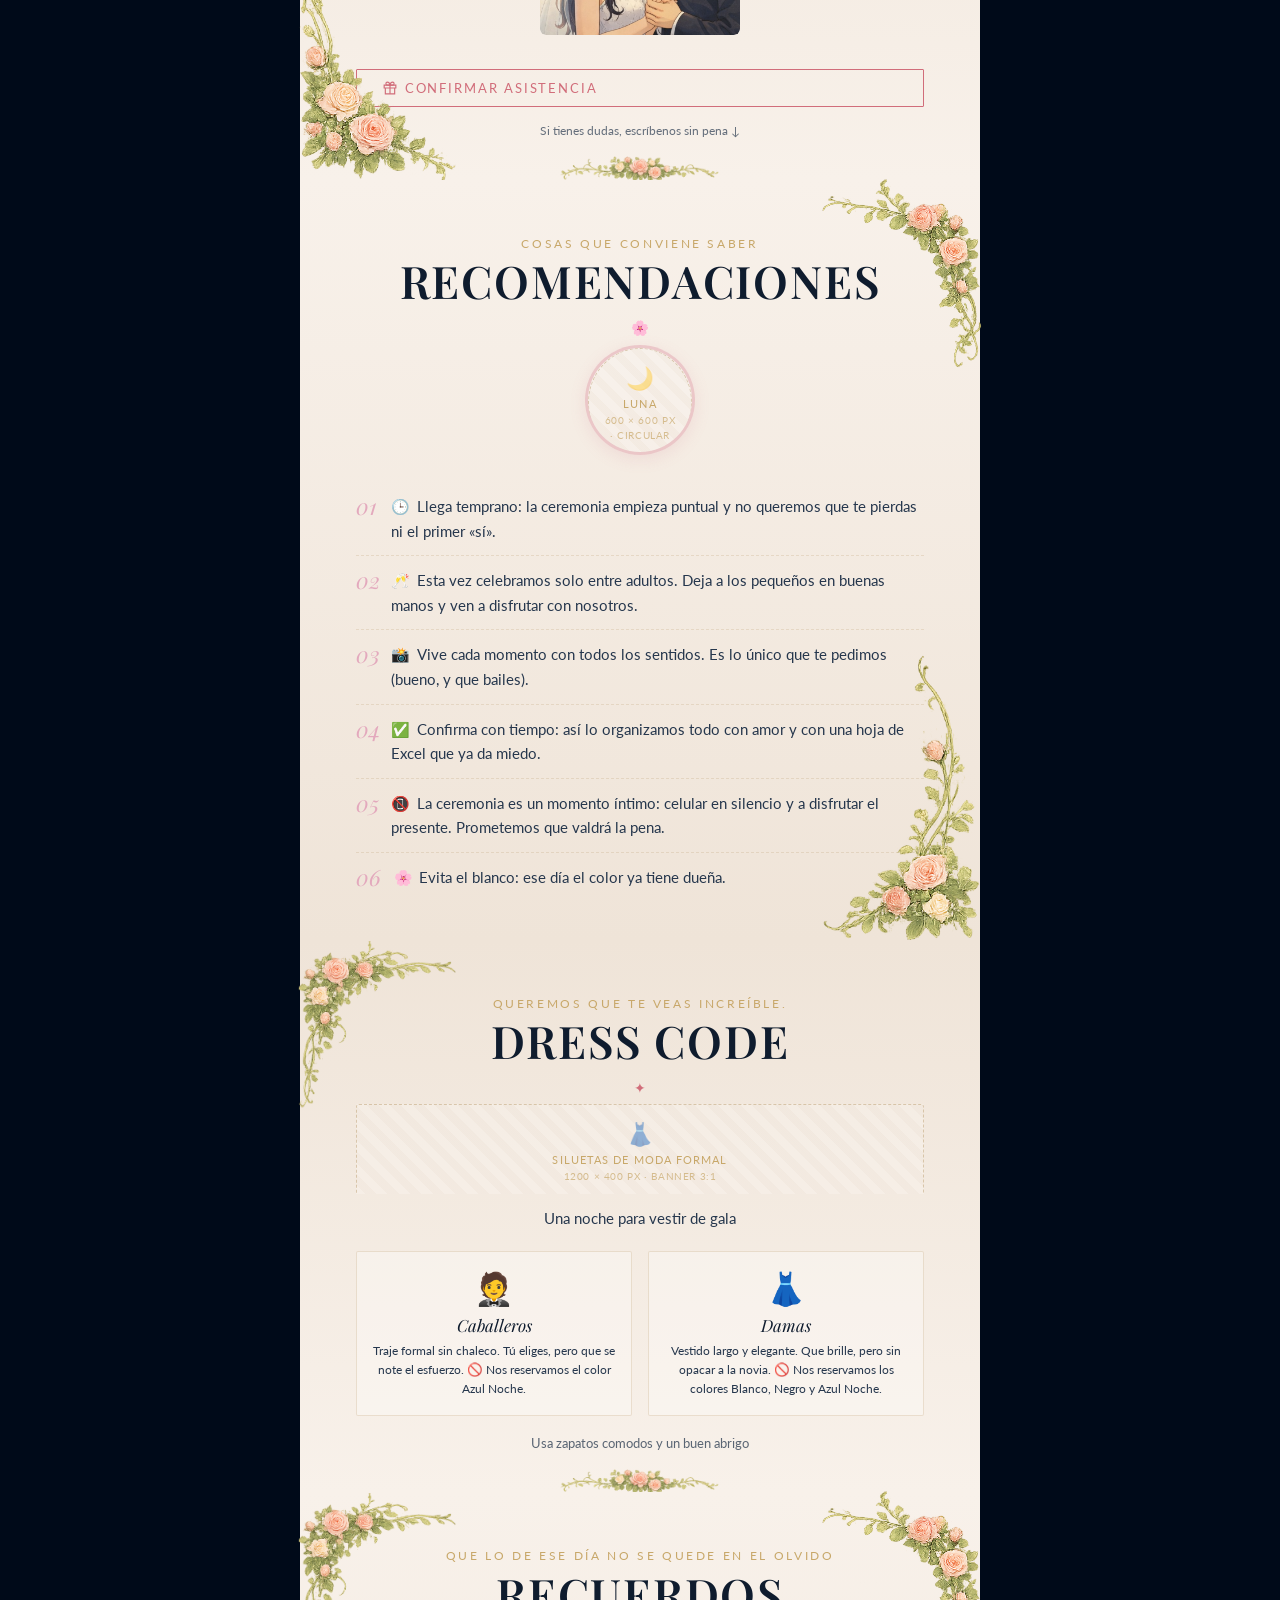
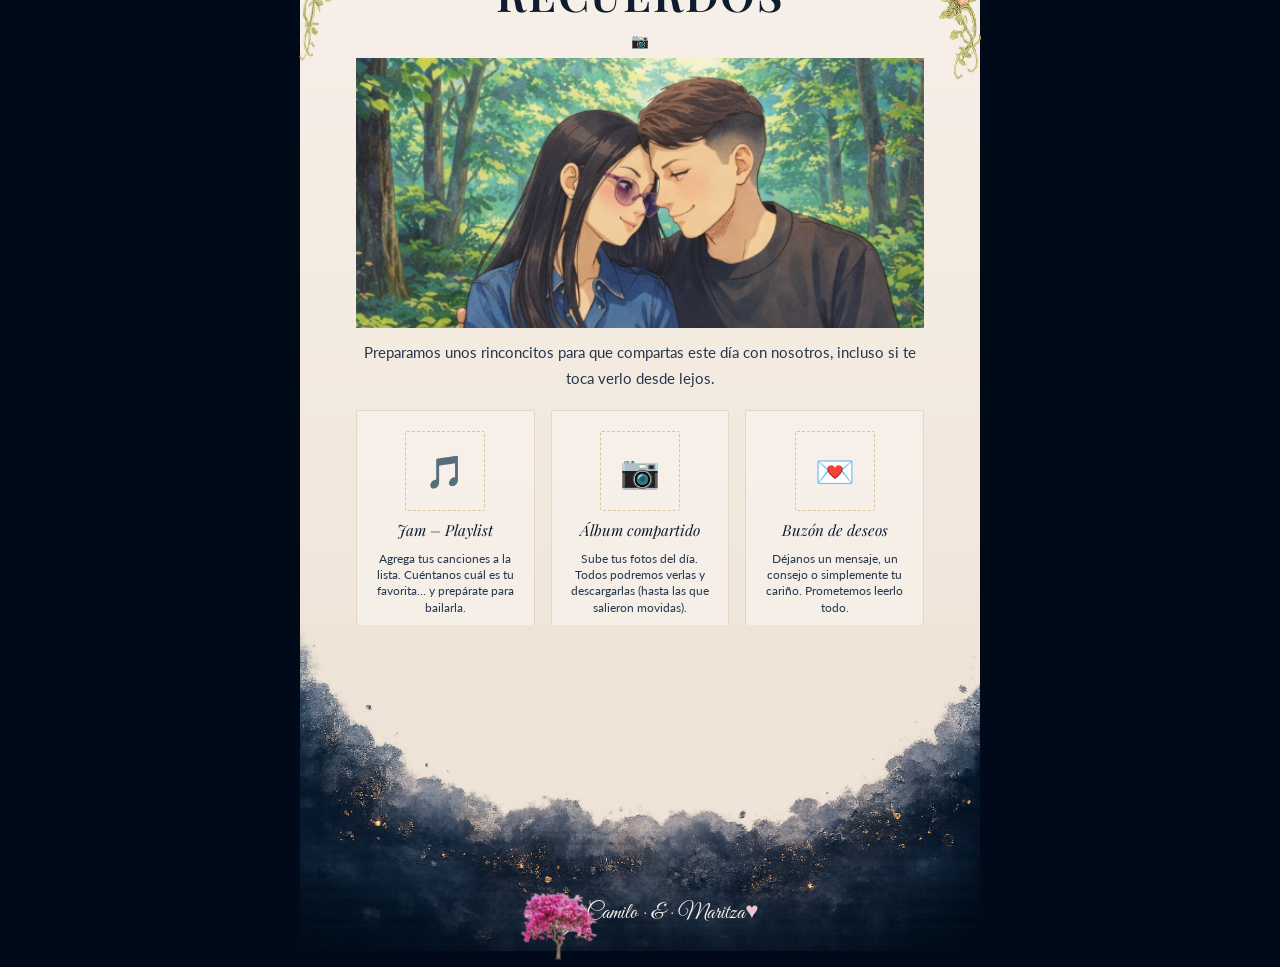
==== commit 0115885d: "Add files via upload" ====
--- a/invitacion-completa.html
+++ b/invitacion-completa.html
@@ -1,896 +1,896 @@
-<!DOCTYPE html>
-<html lang="es">
-<head>
-  <meta charset="UTF-8" />
-  <meta name="viewport" content="width=device-width, initial-scale=1.0" />
-  <title>Camilo &amp; Maritza – Boda</title>
-
-  <!-- ═══════════════════════════════════════════════════
-       FUENTES (las mismas de index.html — ver Mockups/Mockup.png)
-  ════════════════════════════════════════════════════ -->
-  <link rel="preconnect" href="https://fonts.googleapis.com" />
-  <link rel="preconnect" href="https://fonts.gstatic.com" crossorigin />
-  <link href="https://fonts.googleapis.com/css2?family=Playfair+Display:ital,wght@0,400;0,500;0,600;0,700;1,400;1,600&family=Lato:ital,wght@0,400;0,700;1,400&family=Great+Vibes&display=swap" rel="stylesheet" />
-  <link rel="stylesheet" href="./css/variables.css" />
-  <link rel="stylesheet" href="./css/common.css" />
-  <link rel="stylesheet" href="./css/sections.css" />
-  <link rel="stylesheet" href="./css/components.css" />
-
-  <style>
-    /* ═══════════════════════════════════════════════════
-       Diseño heredado de index.html (save the date): misma paleta,
-       tipografía, portada "toca para abrir", hero con monograma,
-       fondo navy con columna crema y footer con humo. Las variables
-       compartidas se redefinen aquí, igual que en index.html, en vez
-       de tocar css/variables.css.
-    ════════════════════════════════════════════════════ */
-    html, body { scroll-snap-type: none; }
-
-    :root {
-      --color-paper:      #F8F1EA;
-      --color-paper-dark: #EFE4D8;
-      --color-ink:         #0F1C2E;
-      --color-ink-soft:    #26374d;
-      --color-rose:        #d16d7a;
-      --color-rose-light:  #e3a9bd;
-      --color-rose-pale:   #EBC5CD;
-      --color-gold:        #C8A86A;
-      --color-gold-light:  #ddc496;
-      --color-blue-deep:   #0F1C2E;
-      --font-display:      'Playfair Display', Georgia, serif;
-      --font-body:         'Lato', Arial, sans-serif;
-      --font-accent:       'Playfair Display', Georgia, serif;
-      --font-script:       'Great Vibes', cursive;
-    }
-
-    .sr-only {
-      position: absolute;
-      width: 1px; height: 1px;
-      overflow: hidden;
-      clip: rect(0 0 0 0);
-      white-space: nowrap;
-    }
-
-    /* ── Secciones: columna crema sobre fondo navy, altura según contenido ── */
-    .section,
-    .section:nth-child(odd),
-    .section:nth-child(even) {
-      height: auto;
-      min-height: 0;
-      overflow: visible;
-      padding: 0;
-      background: #000A19 !important;
-      animation: none !important;
-      scroll-margin-top: 56px;
-    }
-    #save-the-date { scroll-margin-top: 0; }
-
-    /* Fondo continuo: cada sección termina con el color con que empieza la
-       siguiente (paper → dark → paper …), así no hay corte entre secciones. */
-    .section-inner {
-      background: linear-gradient(to bottom, var(--color-paper), var(--color-paper-dark)) !important;
-      backdrop-filter: none;
-      box-shadow: none;
-      border-radius: 0;
-    }
-    .section-inner::before { display: none; }
-    section:nth-of-type(even) .section-inner {
-      background: linear-gradient(to bottom, var(--color-paper-dark), var(--color-paper)) !important;
-    }
-
-    /* El header no tapa el hero: queda oculto arriba del todo y aparece al
-       hacer scroll (js/common.js le pone .scrolled pasados 20px). */
-    #nav {
-      transform: translateY(-100%);
-      opacity: 0;
-      pointer-events: none;
-      transition: transform .35s ease, opacity .35s ease, box-shadow .3s;
-    }
-    #nav.scrolled {
-      transform: none;
-      opacity: 1;
-      pointer-events: auto;
-    }
-
-    /* Títulos de sección con el mismo estilo de "Nos casamos." */
-    .section-title {
-      font-family: var(--font-display);
-      font-style: normal;
-      font-weight: 600;
-      text-transform: uppercase;
-      letter-spacing: .04em;
-      font-size: clamp(1.5rem, 5.5vw, 2.8rem);
-      color: var(--color-ink);
-    }
-
-    /* La última sección deja espacio para el humo del footer */
-    #qrs .section-inner { padding-bottom: 110px; }
-
-    /* ── Hero + medallón monograma ─────────────────────── */
-    .ts-hero-wrap { position: relative; }
-    .ts-hero-wrap .section-img-wrap { position: relative; max-height: clamp(200px, 32vh, 320px); }
-
-    .ts-hero-fade {
-      position: absolute;
-      left: 0; right: 0; bottom: 0;
-      height: 38%;
-      background: linear-gradient(to bottom, rgba(252,250,246,0) 0%, var(--color-paper) 92%);
-      pointer-events: none;
-    }
-
-    .ts-monogram {
-      position: absolute;
-      left: 50%;
-      bottom: 80px;
-      transform: translate(-50%, 50%);
-      width: clamp(70px, 18vw, 96px);
-      height: clamp(70px, 18vw, 96px);
-      border-radius: 50%;
-      background: transparent;
-      border: 1.5px solid var(--color-gold);
-      outline: 1.5px solid var(--color-gold);
-      outline-offset: 3px;
-      display: flex;
-      align-items: center;
-      justify-content: center;
-      gap: .3em;
-      font-family: var(--font-display);
-      font-weight: 600;
-      font-size: clamp(1.1rem, 4vw, 1.5rem);
-      color: var(--color-ink);
-      box-shadow: 0 6px 18px rgba(15,28,46,.18);
-      z-index: 5;
-    }
-
-    .ts-monogram .heart { color: var(--color-rose); font-size: .7em; }
-
-    .ts-divider-line {
-      display: flex;
-      align-items: center;
-      width: 200px;
-      margin: 20px auto;
-    }
-
-    .ts-divider .line {
-      flex: 1;
-      height: 2px;
-      background: linear-gradient(to right, transparent, var(--color-gold));
-      margin-right: 10px;
-      margin-left: 0px;
-    }
-
-    .ts-divider .line:last-child {
-      margin-left: 10px;
-      background: linear-gradient(to left, transparent, var(--color-gold));
-    }
-
-    .ts-divider {
-      color: var(--color-gold);
-      font-size: 1rem;
-    }
-
-    /* ── Texto guion / título ──────────────────────────── */
-    .ts-script {
-      font-family: var(--font-script);
-      font-size: clamp(2.4rem, 9vw, 3.6rem);
-      color: var(--color-rose);
-      line-height: 1;
-      margin-top: 1rem;
-    }
-
-    .ts-title {
-      font-family: var(--font-display);
-      font-weight: 600;
-      text-transform: uppercase;
-      letter-spacing: .06em;
-      font-size: clamp(2.2rem, 7vw, 3.5rem);
-      color: var(--color-ink);
-      line-height: 1.1;
-      margin-top: .2rem;
-    }
-
-    .ts-intro {
-      font-family: var(--font-body);
-      font-style: italic;
-      color: var(--color-ink);
-      font-size: clamp(1.05rem, 2.6vw, 1.25rem);
-      max-width: 34ch;
-      line-height: 1.5;
-      margin: .6rem auto .2rem;
-    }
-
-    /* ── Fecha ──────────────────────────────────────────── */
-    .ts-date-wrap {
-      display: flex;
-      align-items: center;
-      justify-content: center;
-      gap: clamp(.5rem, 3vw, 1.5rem);
-      margin: 0rem auto .8rem;
-    }
-
-    .ts-date-flower {
-      width: clamp(50px, 12vw, 90px);
-      flex-shrink: 0;
-      opacity: .9;
-    }
-
-    @media (max-width: 480px) {
-      .ts-date-flower { width: clamp(30px, 9vw, 46px); }
-    }
-
-    .ts-daynum {
-      font-family: var(--font-display);
-      font-weight: 200;
-      font-size: clamp(3.5rem, 18vw, 6rem);
-      color: var(--color-rose);
-      line-height: .9;
-      margin-bottom: 0.5rem;
-    }
-
-    .ts-month {
-      font-family: var(--font-display);
-      text-transform: uppercase;
-      letter-spacing: .18em;
-      font-size: clamp(1.6rem, 6vw, 2rem);
-      color: var(--color-rose);
-      margin-top: .3rem;
-    }
-
-    .ts-year {
-      font-family: var(--font-display);
-      letter-spacing: .18em;
-      font-size: clamp(1.4rem, 3.5vw, 1.4rem);
-      color: var(--color-rose);
-      margin-top: .1rem;
-    }
-
-    .ts-location {
-      font-family: var(--font-body);
-      text-transform: uppercase;
-      letter-spacing: .12em;
-      font-size: clamp(.8rem, 2.2vw, 1.25rem);
-      color: var(--color-ink-soft);
-      margin-top: .7rem;
-    }
-
-    .countdown {
-      margin-top: 1rem;
-      margin-bottom: 1rem;
-    }
-
-    /* ── Corazones (mismo glifo en todos, todos animados) ─ */
-    .ts-heart {
-      display: inline-block;
-      animation: ts-pulse 1.4s ease-in-out infinite;
-    }
-
-    @keyframes ts-pulse {
-      0%, 100% { transform: scale(1); }
-      50%      { transform: scale(1.28); }
-    }
-
-    @media (prefers-reduced-motion: reduce) {
-      .ts-heart { animation: none; }
-    }
-
-    .ts-heartbeat {
-      font-size: clamp(1.4rem, 4vw, 1.8rem);
-      color: var(--color-rose);
-    }
-
-    /* ── Nombre del invitado insertado dinámicamente ───── */
-    .guest-name {
-      font-family: var(--font-script);
-      font-size: 2em;
-      color: var(--color-rose);
-      text-shadow: 0 0 1px rgba(15,28,46,.18);
-    }
-
-    #guest-greeting {
-      font-size: clamp(1rem, 2.4vw, 1.15rem);
-      margin: 1rem auto 0;
-    }
-
-    /* En pantallas anchas el footer se limita a la misma columna de 680px que
-       las secciones, con el fondo navy a los lados; si no, footer.png se
-       estira al ancho de la ventana y solo se ve su recorte transparente. */
-    .footer-wrap {
-      display: flex;
-      justify-content: center;
-      padding-bottom: 1rem; /* la bugambilia sobresale unos px bajo el footer */
-      background: #000A19;
-    }
-
-    /* El hero termina en --color-paper plano: el degradado de la primera
-       sección arranca después para que no se note una franja bajo la imagen. */
-    #save-the-date .section-inner {
-      background: linear-gradient(to bottom, var(--color-paper) 0, var(--color-paper) 300px, var(--color-paper-dark)) !important;
-    }
-
-    /* ── Footer con assets/footer.png ───────────────────── */
-    .teaser-footer {
-      position: relative;
-      margin-top: clamp(-120px, -18vw, -60px);
-      aspect-ratio: 1024 / 491;
-      padding: 0rem 1.5rem 1.5rem;
-      display: flex;
-      align-items: flex-end;
-      justify-content: center;
-      width: 100%;
-      max-width: 680px;
-      text-align: center;
-      background-color: var(--color-paper-dark);
-      background-image: url('./assets/footer.png');
-      background-repeat: no-repeat, no-repeat;
-      background-position: top center, top center;
-      background-size: cover, 100% 100%;
-      z-index: 10;
-    }
-
-    .teaser-footer p {
-      font-family: var(--font-script);
-      font-size: clamp(1.1rem, 3.2vw, 1.4rem);
-      color: var(--color-paper);
-    }
-
-    .ts-footer-row {
-      display: flex;
-      flex-direction: row;
-      align-items: flex-end;
-      margin-left: -20px;
-    }
-
-    .ts-tree {
-      height: 80px;
-      width: 85px !important;
-      left: 15px;
-      display: block;
-      position: relative;
-      margin-bottom: -38px;
-    }
-
-    .teaser-footer .heart { color: var(--color-rose-pale); }
-
-    @media (max-width: 640px) {
-      .ts-footer-row { margin-left: -8px; }
-    }
-
-    /* ── Portada: "toca para abrir" ─────────────────────
-       Pantalla previa que exige un click/tap real del usuario,
-       lo que además habilita la reproducción de la música de
-       fondo (los navegadores bloquean el autoplay con sonido
-       sin una interacción explícita).
-    ════════════════════════════════════════════════════ */
-    body.cover-active { overflow: hidden; }
-
-    #cover-screen {
-      position: fixed;
-      inset: 0;
-      z-index: 999;
-      display: flex;
-      align-items: center;
-      justify-content: center;
-      background: #000A19;
-      cursor: pointer;
-      transition: opacity .6s ease, visibility .6s ease;
-    }
-
-    #cover-screen.cover-hidden {
-      opacity: 0;
-      visibility: hidden;
-      pointer-events: none;
-    }
-
-    .cover-inner { text-align: center; padding: 2rem; }
-
-    .cover-monogram {
-      width: clamp(90px, 22vw, 130px);
-      height: clamp(90px, 22vw, 130px);
-      border-radius: 50%;
-      border: 1.5px solid var(--color-gold);
-      outline: 1.5px solid var(--color-gold);
-      outline-offset: 4px;
-      display: flex;
-      align-items: center;
-      justify-content: center;
-      gap: .3em;
-      margin: 0 auto 1.5rem;
-      font-family: var(--font-display);
-      font-weight: 600;
-      font-size: clamp(1.4rem, 5vw, 2rem);
-      color: var(--color-paper);
-    }
-
-    .cover-monogram .heart { color: var(--color-rose); font-size: .7em; }
-
-    .cover-names {
-      font-family: var(--font-script);
-      font-size: clamp(1.8rem, 6vw, 2.6rem);
-      color: var(--color-paper);
-      margin: 0 0 .8rem;
-    }
-
-    .cover-tap {
-      font-family: var(--font-body);
-      letter-spacing: .1em;
-      text-transform: uppercase;
-      font-size: clamp(.75rem, 2vw, .9rem);
-      color: var(--color-gold-light);
-      animation: cover-pulse 1.6s ease-in-out infinite;
-    }
-
-    @keyframes cover-pulse {
-      0%, 100% { opacity: .6; }
-      50%      { opacity: 1; }
-    }
-
-    @media (prefers-reduced-motion: reduce) {
-      .cover-tap { animation: none; }
-    }
-
-    /* ── Indicador flotante "más abajo" ──────────────────
-       Centrado abajo (la esquina derecha la ocupa el botón de
-       audio); se oculta al llegar al final de la página.
-    ════════════════════════════════════════════════════ */
-    #scroll-hint {
-      position: fixed;
-      left: 50%;
-      transform: translateX(-50%);
-      bottom: clamp(14px, 4vh, 26px);
-      z-index: 50;
-      display: flex;
-      flex-direction: column;
-      align-items: center;
-      pointer-events: none;
-      transition: opacity .5s ease;
-    }
-
-    #scroll-hint.scroll-hint-hidden { opacity: 0; }
-
-    .scroll-hint-chevron {
-      width: clamp(30px, 7vw, 40px);
-      height: clamp(30px, 7vw, 40px);
-      color: var(--color-gold);
-      filter: drop-shadow(0 2px 4px rgba(15,28,46,.25));
-      animation: scroll-hint-bounce 1.6s ease-in-out infinite;
-    }
-
-    .scroll-hint-chevron + .scroll-hint-chevron {
-      margin-top: -20px;
-      opacity: .55;
-      animation-delay: .15s;
-    }
-
-    @keyframes scroll-hint-bounce {
-      0%, 100% { transform: translateY(0);  opacity: .55; }
-      50%      { transform: translateY(7px); opacity: 1; }
-    }
-
-    @media (prefers-reduced-motion: reduce) {
-      .scroll-hint-chevron { animation: none; }
-    }
-  </style>
-</head>
-
-<body class="cover-active">
-
-<!-- ════════════════════════════════════════════════════
-     PORTADA "TOCA PARA ABRIR"
-════════════════════════════════════════════════════ -->
-<div id="cover-screen" role="button" tabindex="0" aria-label="Toca para abrir la invitación">
-  <div class="cover-inner">
-    <div class="cover-monogram" aria-hidden="true">
-      <span data-t="groomInitial"></span><span class="heart">♥</span><span data-t="brideInitial"></span>
-    </div>
-    <p class="cover-names" data-t="couple"></p>
-    <p class="cover-tap"><span aria-hidden="true">👆</span> <span data-t="cover.tap"></span></p>
-  </div>
-</div>
-
-<!-- ════════════════════════════════════════════════════
-     BARRA DE PROGRESO
-════════════════════════════════════════════════════ -->
-<div id="scroll-progress"></div>
-
-<!-- ════════════════════════════════════════════════════
-     AUDIO — la ruta viene de WEDDING.audioSrc; js/init.js
-     crea el reproductor y la portada lo inicia al abrir
-════════════════════════════════════════════════════ -->
-<button id="audio-toggle" title="Música de fondo" aria-label="Alternar música">🎵</button>
-
-<!-- ════════════════════════════════════════════════════
-     NAVEGACIÓN PRINCIPAL
-════════════════════════════════════════════════════ -->
-<nav id="nav" role="navigation" aria-label="Navegación principal">
-  <div class="nav-brand" data-t="couple"></div>
-
-  <ul class="nav-links" id="nav-links" role="list">
-    <!-- Generado por JS (WEDDING.nav) -->
-  </ul>
-
-  <button id="hamburger" aria-label="Abrir menú" aria-expanded="false">
-    <span></span><span></span><span></span>
-  </button>
-</nav>
-
-<!-- Menú móvil -->
-<div id="mobile-menu" role="navigation" aria-label="Menú móvil">
-  <!-- Generado por JS (WEDDING.nav) -->
-</div>
-
-<!-- ════════════════════════════════════════════════════
-     PUNTOS DE SECCIÓN (lateral desktop)
-════════════════════════════════════════════════════ -->
-<div id="section-dots" aria-hidden="true"></div>
-
-<!-- ════════════════════════════════════════════════════
-     SECCIÓN 1: GUARDA LA FECHA
-     Hero con monograma, saludo al invitado, fecha y cuenta regresiva
-     (misma composición que index.html)
-════════════════════════════════════════════════════ -->
-<section class="section" id="save-the-date" data-section="0">
-
-  <div class="section-inner">
-    <div class="ts-hero-wrap fade-in">
-      <div class="section-img-wrap section-img-hero">
-        <img src="./assets/mainPicture.png" alt="Camilo y Maritza" class="section-img img-0" />
-        <div class="ts-hero-fade" aria-hidden="true"></div>
-      </div>
-      <div class="ts-monogram" aria-hidden="true">
-        <span data-t="groomInitial"></span><span class="heart ts-heart">♥</span><span data-t="brideInitial"></span>
-      </div>
-    </div>
-
-    <p id="guest-greeting" class="fade-in"></p>
-
-    <p class="ts-script fade-in" data-t="hero.script"></p>
-    <h1 class="ts-title fade-in" data-t="hero.title"></h1>
-
-    <div class="ts-divider ts-divider-line fade-in">
-      <span class="line"></span>
-      <span>
-        <span class="ts-heart ts-heartbeat">♥</span>
-      </span>
-      <span class="line"></span>
-    </div>
-
-    <p class="ts-intro fade-in" data-t="hero.intro"></p>
-
-    <div class="couple-names fade-in">
-      <span data-t="groom"></span>
-      <span class="heart">♥</span>
-      <span data-t="bride"></span>
-    </div>
-
-    <div class="ts-divider ts-divider-line fade-in">
-      <span class="line"></span>
-      <span class="ts-heart">♦</span>
-      <span class="line"></span>
-    </div>
-
-    <div class="ts-date-wrap fade-in">
-      <img src="./assets/moon.png" alt="" aria-hidden="true" class="ts-date-flower">
-      <div class="ts-date">
-        <span class="sr-only" id="wedding-date-display"></span>
-        <div class="ts-daynum" id="date-day" aria-hidden="true"></div>
-        <div class="ts-month" id="date-month" aria-hidden="true"></div>
-        <div class="ts-year" id="date-year" aria-hidden="true"></div>
-        <div class="ts-location">📍 <span id="date-location"></span></div>
-      </div>
-      <img src="./assets/star.png" alt="" aria-hidden="true" class="ts-date-flower">
-    </div>
-
-    <div class="countdown fade-in" id="countdown">
-      <div class="countdown-unit"><span class="countdown-num" id="cd-days">--</span><span class="countdown-label" data-t="countdown.days"></span></div>
-      <span class="countdown-sep">·</span>
-      <div class="countdown-unit"><span class="countdown-num" id="cd-hours">--</span><span class="countdown-label" data-t="countdown.hours"></span></div>
-      <span class="countdown-sep">·</span>
-      <div class="countdown-unit"><span class="countdown-num" id="cd-mins">--</span><span class="countdown-label" data-t="countdown.minutes"></span></div>
-      <span class="countdown-sep">·</span>
-      <div class="countdown-unit"><span class="countdown-num" id="cd-secs">--</span><span class="countdown-label" data-t="countdown.seconds"></span></div>
-    </div>
-
-    <div class="ts-heartbeat fade-in" aria-hidden="true"><span class="ts-heart">♥</span></div>
-
-    <img src="./assets/rosas-br.png" alt="" aria-hidden="true" class="corner-img br">
-    <img src="./assets/rosas-b.png"  alt="" aria-hidden="true" class="corner-img b">
-  </div>
-
-</section>
-
-<!-- ════════════════════════════════════════════════════
-     SECCIÓN 2: CEREMONIA
-════════════════════════════════════════════════════ -->
-<section class="section" id="ceremonia" data-section="1">
-
-  <div class="section-inner">
-    <p class="section-label fade-in" data-t="ceremony.label"></p>
-    <h2 class="section-title fade-in" data-t="ceremony.title"></h2>
-    <div class="section-divider fade-in"><span class="divider-icon">⛪</span></div>
-
-    <div class="section-img-wrap fade-in">
-      <img src="./assets/foto2.png" alt="Ceremonia" class="section-img" />
-      <div class="section-img-placeholder">
-        <span class="img-ph-icon">⛪</span>
-        <span class="img-ph-label">Iglesia / Capilla<br><small>1200 × 675 px · ratio 16:9</small></span>
-      </div>
-    </div>
-
-    <div class="event-card fade-in">
-      <div class="event-detail">
-        <span class="icon">📍</span>
-        <div class="text">
-          <strong data-t="ceremony.place"></strong>
-          <span data-t="ceremony.address"></span>
-        </div>
-      </div>
-      <div class="event-detail">
-        <span class="icon">📅</span>
-        <div class="text">
-          <strong data-t="ceremony.date"></strong>
-          <span data-t="ceremony.time"></span>
-        </div>
-      </div>
-      <div class="event-detail">
-        <span class="icon">🕐</span>
-        <div class="text">
-          <strong data-t="ceremony.arrival"></strong>
-          <span data-t="ceremony.doors"></span>
-        </div>
-      </div>
-    </div>
-
-    <a data-href="ceremony.mapLink" href="#" class="btn btn-blue" target="_blank" rel="noopener">
-      <svg width="14" height="14" viewBox="0 0 24 24" fill="none" stroke="currentColor" stroke-width="2"><path d="M21 10c0 7-9 13-9 13s-9-6-9-13a9 9 0 0118 0z"/><circle cx="12" cy="10" r="3"/></svg>
-      <span data-t="ceremony.mapLabel"></span>
-    </a>
-    <img src="./assets/rosas-tl.png" alt="" aria-hidden="true" class="corner-img tl">
-  </div>
-
-</section>
-
-<!-- ════════════════════════════════════════════════════
-     SECCIÓN 3: RECEPCIÓN
-════════════════════════════════════════════════════ -->
-<section class="section" id="recepcion" data-section="2">
-
-  <div class="section-inner">
-    <p class="section-label fade-in" data-t="reception.label"></p>
-    <h2 class="section-title fade-in" data-t="reception.title"></h2>
-    <div class="section-divider fade-in"><span class="divider-icon">🥂</span></div>
-
-    <div class="section-img-wrap fade-in">
-      <img src="./assets/foto3.png" alt="Recepción" class="section-img" />
-      <div class="section-img-placeholder">
-        <span class="img-ph-icon">🥂</span>
-        <span class="img-ph-label">Pareja en la recepción<br><small>1200 × 675 px · ratio 16:9</small></span>
-      </div>
-    </div>
-
-    <div class="event-card fade-in">
-      <div class="event-detail">
-        <span class="icon">📍</span>
-        <div class="text">
-          <strong data-t="reception.place"></strong>
-          <span data-t="reception.address"></span>
-        </div>
-      </div>
-      <div class="event-detail">
-        <span class="icon">📅</span>
-        <div class="text">
-          <strong data-t="reception.date"></strong>
-          <span data-t="reception.time"></span>
-        </div>
-      </div>
-      <div class="event-detail">
-        <span class="icon">🎶</span>
-        <div class="text">
-          <strong data-t="reception.extraTitle"></strong>
-          <span data-t="reception.extraText"></span>
-        </div>
-      </div>
-    </div>
-
-    <a data-href="reception.mapLink" href="#" class="btn btn-blue" target="_blank" rel="noopener">
-      <svg width="14" height="14" viewBox="0 0 24 24" fill="none" stroke="currentColor" stroke-width="2"><path d="M21 10c0 7-9 13-9 13s-9-6-9-13a9 9 0 0118 0z"/><circle cx="12" cy="10" r="3"/></svg>
-      <span data-t="reception.mapLabel"></span>
-    </a>
-    <img src="./assets/rosas-tr.png" alt="" aria-hidden="true" class="corner-img tr">
-    <img src="./assets/rosas-b.png"  alt="" aria-hidden="true" class="corner-img b">
-  </div>
-
-</section>
-
-<!-- ════════════════════════════════════════════════════
-     SECCIÓN 4: CONFIRMAR ASISTENCIA
-════════════════════════════════════════════════════ -->
-<section class="section" id="asistencia" data-section="3">
-
-  <div class="section-inner">
-    <p class="section-label fade-in" data-t="rsvp.label"></p>
-    <h2 class="section-title fade-in" data-t="rsvp.title"></h2>
-    <div class="section-divider fade-in"><span class="divider-icon">✉</span></div>
-
-    <p class="section-body fade-in" data-t="rsvp.message"></p>
-
-    <div class="section-img-wrap fade-in section-img-circle">
-      <img src="./assets/foto4.png" alt="Confirma tu asistencia" class="section-img" />
-      <div class="section-img-placeholder">
-        <span class="img-ph-icon">💌</span>
-        <span class="img-ph-label">Pareja / festejo<br><small>900 × 900 px · ratio 1:1</small></span>
-      </div>
-    </div>
-
-    <a data-href="rsvp.formLink" href="#" class="btn" target="_blank" rel="noopener">
-      <svg width="14" height="14" viewBox="0 0 24 24" fill="none" stroke="currentColor" stroke-width="2"><path d="M20 12V22H4V12"/><path d="M22 7H2v5h20V7z"/><path d="M12 22V7"/><path d="M12 7H7.5a2.5 2.5 0 010-5C11 2 12 7 12 7z"/><path d="M12 7h4.5a2.5 2.5 0 000-5C13 2 12 7 12 7z"/></svg>
-      <span data-t="rsvp.buttonLabel"></span>
-    </a>
-
-    <p class="section-body fade-in" style="margin-top:.8rem;font-size:.78rem;opacity:.7" data-t="rsvp.help"></p>
-    <img src="./assets/rosas-tl.png" alt="" aria-hidden="true" class="corner-img tl">
-    <img src="./assets/rosas-tr.png" alt="" aria-hidden="true" class="corner-img tr">
-    <img src="./assets/rosas-bl.png" alt="" aria-hidden="true" class="corner-img bl">
-    <img src="./assets/rosas-b.png"  alt="" aria-hidden="true" class="corner-img b">
-  </div>
-
-</section>
-
-<!-- ════════════════════════════════════════════════════
-     SECCIÓN 5: RECOMENDACIONES
-     IMAGEN pendiente: retrato de Luna, 600×600 px, medallón circular
-════════════════════════════════════════════════════ -->
-<section class="section" id="recomendaciones" data-section="4">
-
-  <div class="section-inner">
-    <p class="section-label fade-in" data-t="recommendations.label"></p>
-    <h2 class="section-title fade-in" data-t="recommendations.title"></h2>
-    <div class="section-divider fade-in"><span class="divider-icon">🌸</span></div>
-
-    <div class="section-img-wrap fade-in section-img-medallion">
-      <!-- <img src="IMG_SRC_LUNA" alt="Luna" class="section-img" /> -->
-      <div class="section-img-placeholder">
-        <span class="img-ph-icon">🌙</span>
-        <span class="img-ph-label">Luna<br><small>600 × 600 px · circular</small></span>
-      </div>
-    </div>
-
-    <ul class="rec-list fade-in" id="rec-list">
-      <!-- Generado por JS -->
-    </ul>
-    <img src="./assets/rosas-tr.png" alt="" aria-hidden="true" class="corner-img tr">
-    <img src="./assets/rosas-br.png" alt="" aria-hidden="true" class="corner-img br">
-  </div>
-
-</section>
-
-<!-- ════════════════════════════════════════════════════
-     SECCIÓN 6: DRESS CODE
-     IMAGEN pendiente: banner de siluetas, 1200×400 px (3:1)
-════════════════════════════════════════════════════ -->
-<section class="section" id="dresscode" data-section="5">
-
-  <div class="section-inner">
-    <p class="section-label fade-in" data-t="dresscode.label"></p>
-    <h2 class="section-title fade-in" data-t="dresscode.title"></h2>
-    <div class="section-divider fade-in"><span class="divider-icon">✦</span></div>
-
-    <div class="section-img-wrap fade-in section-img-banner">
-      <!-- <img src="IMG_SRC_DRESSCODE" alt="Dress code" class="section-img" /> -->
-      <div class="section-img-placeholder">
-        <span class="img-ph-icon">👗</span>
-        <span class="img-ph-label">Siluetas de moda formal<br><small>1200 × 400 px · banner 3:1</small></span>
-      </div>
-    </div>
-
-    <p class="section-body fade-in" data-t="dresscode.main"></p>
-
-    <div class="dress-grid fade-in" id="dress-grid">
-      <!-- Generado por JS -->
-    </div>
-
-    <p class="section-body fade-in" style="margin-top:1rem;font-size:.82rem;opacity:.75" data-t="dresscode.note"></p>
-    <img src="./assets/rosas-tl.png" alt="" aria-hidden="true" class="corner-img tl">
-    <img src="./assets/rosas-b.png"  alt="" aria-hidden="true" class="corner-img b">
-  </div>
-
-</section>
-
-<!-- ════════════════════════════════════════════════════
-     SECCIÓN 7: QRs – RECUERDOS
-     Sin rosas inferiores: el humo del footer las cubriría.
-════════════════════════════════════════════════════ -->
-<section class="section" id="qrs" data-section="6">
-
-  <div class="section-inner">
-    <p class="section-label fade-in" data-t="qrs.label"></p>
-    <h2 class="section-title fade-in" data-t="qrs.title"></h2>
-    <div class="section-divider fade-in"><span class="divider-icon">📷</span></div>
-
-    <div class="section-img-wrap fade-in">
-      <img src="./assets/foto1.png" alt="Recuerdos" class="section-img" />
-      <div class="section-img-placeholder">
-        <span class="img-ph-icon">📸</span>
-        <span class="img-ph-label">Pareja en su historia<br><small>1200 × 675 px · ratio 16:9</small></span>
-      </div>
-    </div>
-
-    <p class="section-body fade-in" data-t="qrs.intro"></p>
-
-    <div class="qr-grid fade-in" id="qr-grid">
-      <!-- Generado por JS -->
-    </div>
-    <img src="./assets/rosas-tl.png" alt="" aria-hidden="true" class="corner-img tl">
-    <img src="./assets/rosas-tr.png" alt="" aria-hidden="true" class="corner-img tr">
-  </div>
-
-</section>
-
-<!-- ════════════════════════════════════════════════════
-     FOOTER (humo de assets/footer.png, como en index.html)
-════════════════════════════════════════════════════ -->
-<div class="footer-wrap">
-  <footer class="teaser-footer">
-    <div class="ts-footer-row">
-      <img src="./assets/bugambilia.png" alt="" aria-hidden="true" class="ts-date-flower ts-tree">
-      <p><span data-t="footerSignature"></span><span class="heart ts-heart"> ♥ </span></p>
-    </div>
-  </footer>
-</div>
-
-<!-- Indicador flotante "más abajo" -->
-<div id="scroll-hint" aria-hidden="true">
-  <svg class="scroll-hint-chevron" viewBox="0 0 24 24" fill="none" stroke="currentColor" stroke-width="2" stroke-linecap="round" stroke-linejoin="round"><polyline points="6 9 12 15 18 9"></polyline></svg>
-  <svg class="scroll-hint-chevron" viewBox="0 0 24 24" fill="none" stroke="currentColor" stroke-width="2" stroke-linecap="round" stroke-linejoin="round"><polyline points="6 9 12 15 18 9"></polyline></svg>
-</div>
-
-<!-- ════════════════════════════════════════════════════
-     JAVASCRIPT
-     Orden importante: config → guest → init (construye el menú y los textos) → countdown → common → script de página
-════════════════════════════════════════════════════ -->
-<script src="config.js"></script>
-<script src="js/guest.js"></script>
-<script src="js/init.js"></script>
-<script src="js/countdown.js"></script>
-<script src="js/common.js"></script>
-<script>
-  // Los textos, fechas, lugares e invitado los pone js/init.js desde config.js
-  // y guests.json; este script solo maneja la portada y la flecha de scroll.
-
-  // Portada "toca para abrir": el click/tap real habilita la reproducción
-  // de la música de fondo (los navegadores bloquean el autoplay con sonido
-  // sin una interacción explícita del usuario).
-  const coverScreen = document.getElementById('cover-screen');
-
-  function openInvitation() {
-    coverScreen.classList.add('cover-hidden');
-    document.body.classList.remove('cover-active');
-    if (window.startWeddingAudio) {
-      window.startWeddingAudio();
-    }
-  }
-
-  coverScreen.addEventListener('click', openInvitation, { once: true });
-  coverScreen.addEventListener('keydown', function (e) {
-    if (e.key === 'Enter' || e.key === ' ') {
-      e.preventDefault();
-      openInvitation();
-    }
-  }, { once: true });
-
-  // Flecha "más abajo": se oculta al llegar al final de la página, o de una
-  // vez si todo el contenido ya cabe en la pantalla (nada que desplazar).
-  const scrollHint = document.getElementById('scroll-hint');
-
-  function updateScrollHint() {
-    const scrollable = document.documentElement.scrollHeight - window.innerHeight > 40;
-    const atBottom = window.scrollY + window.innerHeight >= document.documentElement.scrollHeight - 40;
-    scrollHint.classList.toggle('scroll-hint-hidden', !scrollable || atBottom);
-  }
-
-  updateScrollHint();
-  window.addEventListener('scroll', updateScrollHint, { passive: true });
-  window.addEventListener('resize', updateScrollHint);
-</script>
-
-</body>
-</html>
+<!DOCTYPE html>
+<html lang="es">
+<head>
+  <meta charset="UTF-8" />
+  <meta name="viewport" content="width=device-width, initial-scale=1.0" />
+  <title>Camilo &amp; Maritza – Boda</title>
+
+  <!-- ═══════════════════════════════════════════════════
+       FUENTES (las mismas de index.html — ver Mockups/Mockup.png)
+  ════════════════════════════════════════════════════ -->
+  <link rel="preconnect" href="https://fonts.googleapis.com" />
+  <link rel="preconnect" href="https://fonts.gstatic.com" crossorigin />
+  <link href="https://fonts.googleapis.com/css2?family=Playfair+Display:ital,wght@0,400;0,500;0,600;0,700;1,400;1,600&family=Lato:ital,wght@0,400;0,700;1,400&family=Great+Vibes&display=swap" rel="stylesheet" />
+  <link rel="stylesheet" href="./css/variables.css" />
+  <link rel="stylesheet" href="./css/common.css" />
+  <link rel="stylesheet" href="./css/sections.css" />
+  <link rel="stylesheet" href="./css/components.css" />
+
+  <style>
+    /* ═══════════════════════════════════════════════════
+       Diseño heredado de index.html (save the date): misma paleta,
+       tipografía, portada "toca para abrir", hero con monograma,
+       fondo navy con columna crema y footer con humo. Las variables
+       compartidas se redefinen aquí, igual que en index.html, en vez
+       de tocar css/variables.css.
+    ════════════════════════════════════════════════════ */
+    html, body { scroll-snap-type: none; }
+
+    :root {
+      --color-paper:      #F8F1EA;
+      --color-paper-dark: #EFE4D8;
+      --color-ink:         #0F1C2E;
+      --color-ink-soft:    #26374d;
+      --color-rose:        #d16d7a;
+      --color-rose-light:  #e3a9bd;
+      --color-rose-pale:   #EBC5CD;
+      --color-gold:        #C8A86A;
+      --color-gold-light:  #ddc496;
+      --color-blue-deep:   #0F1C2E;
+      --font-display:      'Playfair Display', Georgia, serif;
+      --font-body:         'Lato', Arial, sans-serif;
+      --font-accent:       'Playfair Display', Georgia, serif;
+      --font-script:       'Great Vibes', cursive;
+    }
+
+    .sr-only {
+      position: absolute;
+      width: 1px; height: 1px;
+      overflow: hidden;
+      clip: rect(0 0 0 0);
+      white-space: nowrap;
+    }
+
+    /* ── Secciones: columna crema sobre fondo navy, altura según contenido ── */
+    .section,
+    .section:nth-child(odd),
+    .section:nth-child(even) {
+      height: auto;
+      min-height: 0;
+      overflow: visible;
+      padding: 0;
+      background: #000A19 !important;
+      animation: none !important;
+      scroll-margin-top: 56px;
+    }
+    #save-the-date { scroll-margin-top: 0; }
+
+    /* Fondo continuo: cada sección termina con el color con que empieza la
+       siguiente (paper → dark → paper …), así no hay corte entre secciones. */
+    .section-inner {
+      background: linear-gradient(to bottom, var(--color-paper), var(--color-paper-dark)) !important;
+      backdrop-filter: none;
+      box-shadow: none;
+      border-radius: 0;
+    }
+    .section-inner::before { display: none; }
+    section:nth-of-type(even) .section-inner {
+      background: linear-gradient(to bottom, var(--color-paper-dark), var(--color-paper)) !important;
+    }
+
+    /* El header no tapa el hero: queda oculto arriba del todo y aparece al
+       hacer scroll (js/common.js le pone .scrolled pasados 20px). */
+    #nav {
+      transform: translateY(-100%);
+      opacity: 0;
+      pointer-events: none;
+      transition: transform .35s ease, opacity .35s ease, box-shadow .3s;
+    }
+    #nav.scrolled {
+      transform: none;
+      opacity: 1;
+      pointer-events: auto;
+    }
+
+    /* Títulos de sección con el mismo estilo de "Nos casamos." */
+    .section-title {
+      font-family: var(--font-display);
+      font-style: normal;
+      font-weight: 600;
+      text-transform: uppercase;
+      letter-spacing: .04em;
+      font-size: clamp(1.5rem, 5.5vw, 2.8rem);
+      color: var(--color-ink);
+    }
+
+    /* La última sección deja espacio para el humo del footer */
+    #qrs .section-inner { padding-bottom: 110px; }
+
+    /* ── Hero + medallón monograma ─────────────────────── */
+    .ts-hero-wrap { position: relative; }
+    .ts-hero-wrap .section-img-wrap { position: relative; max-height: clamp(200px, 32vh, 320px); }
+
+    .ts-hero-fade {
+      position: absolute;
+      left: 0; right: 0; bottom: 0;
+      height: 38%;
+      background: linear-gradient(to bottom, rgba(252,250,246,0) 0%, var(--color-paper) 92%);
+      pointer-events: none;
+    }
+
+    .ts-monogram {
+      position: absolute;
+      left: 50%;
+      bottom: 80px;
+      transform: translate(-50%, 50%);
+      width: clamp(70px, 18vw, 96px);
+      height: clamp(70px, 18vw, 96px);
+      border-radius: 50%;
+      background: transparent;
+      border: 1.5px solid var(--color-gold);
+      outline: 1.5px solid var(--color-gold);
+      outline-offset: 3px;
+      display: flex;
+      align-items: center;
+      justify-content: center;
+      gap: .3em;
+      font-family: var(--font-display);
+      font-weight: 600;
+      font-size: clamp(1.1rem, 4vw, 1.5rem);
+      color: var(--color-ink);
+      box-shadow: 0 6px 18px rgba(15,28,46,.18);
+      z-index: 5;
+    }
+
+    .ts-monogram .heart { color: var(--color-rose); font-size: .7em; }
+
+    .ts-divider-line {
+      display: flex;
+      align-items: center;
+      width: 200px;
+      margin: 20px auto;
+    }
+
+    .ts-divider .line {
+      flex: 1;
+      height: 2px;
+      background: linear-gradient(to right, transparent, var(--color-gold));
+      margin-right: 10px;
+      margin-left: 0px;
+    }
+
+    .ts-divider .line:last-child {
+      margin-left: 10px;
+      background: linear-gradient(to left, transparent, var(--color-gold));
+    }
+
+    .ts-divider {
+      color: var(--color-gold);
+      font-size: 1rem;
+    }
+
+    /* ── Texto guion / título ──────────────────────────── */
+    .ts-script {
+      font-family: var(--font-script);
+      font-size: clamp(2.4rem, 9vw, 3.6rem);
+      color: var(--color-rose);
+      line-height: 1;
+      margin-top: 1rem;
+    }
+
+    .ts-title {
+      font-family: var(--font-display);
+      font-weight: 600;
+      text-transform: uppercase;
+      letter-spacing: .06em;
+      font-size: clamp(2.2rem, 7vw, 3.5rem);
+      color: var(--color-ink);
+      line-height: 1.1;
+      margin-top: .2rem;
+    }
+
+    .ts-intro {
+      font-family: var(--font-body);
+      font-style: italic;
+      color: var(--color-ink);
+      font-size: clamp(1.05rem, 2.6vw, 1.25rem);
+      max-width: 34ch;
+      line-height: 1.5;
+      margin: .6rem auto .2rem;
+    }
+
+    /* ── Fecha ──────────────────────────────────────────── */
+    .ts-date-wrap {
+      display: flex;
+      align-items: center;
+      justify-content: center;
+      gap: clamp(.5rem, 3vw, 1.5rem);
+      margin: 0rem auto .8rem;
+    }
+
+    .ts-date-flower {
+      width: clamp(50px, 12vw, 90px);
+      flex-shrink: 0;
+      opacity: .9;
+    }
+
+    @media (max-width: 480px) {
+      .ts-date-flower { width: clamp(30px, 9vw, 46px); }
+    }
+
+    .ts-daynum {
+      font-family: var(--font-display);
+      font-weight: 200;
+      font-size: clamp(3.5rem, 18vw, 6rem);
+      color: var(--color-rose);
+      line-height: .9;
+      margin-bottom: 0.5rem;
+    }
+
+    .ts-month {
+      font-family: var(--font-display);
+      text-transform: uppercase;
+      letter-spacing: .18em;
+      font-size: clamp(1.6rem, 6vw, 2rem);
+      color: var(--color-rose);
+      margin-top: .3rem;
+    }
+
+    .ts-year {
+      font-family: var(--font-display);
+      letter-spacing: .18em;
+      font-size: clamp(1.4rem, 3.5vw, 1.4rem);
+      color: var(--color-rose);
+      margin-top: .1rem;
+    }
+
+    .ts-location {
+      font-family: var(--font-body);
+      text-transform: uppercase;
+      letter-spacing: .12em;
+      font-size: clamp(.8rem, 2.2vw, 1.25rem);
+      color: var(--color-ink-soft);
+      margin-top: .7rem;
+    }
+
+    .countdown {
+      margin-top: 1rem;
+      margin-bottom: 1rem;
+    }
+
+    /* ── Corazones (mismo glifo en todos, todos animados) ─ */
+    .ts-heart {
+      display: inline-block;
+      animation: ts-pulse 1.4s ease-in-out infinite;
+    }
+
+    @keyframes ts-pulse {
+      0%, 100% { transform: scale(1); }
+      50%      { transform: scale(1.28); }
+    }
+
+    @media (prefers-reduced-motion: reduce) {
+      .ts-heart { animation: none; }
+    }
+
+    .ts-heartbeat {
+      font-size: clamp(1.4rem, 4vw, 1.8rem);
+      color: var(--color-rose);
+    }
+
+    /* ── Nombre del invitado insertado dinámicamente ───── */
+    .guest-name {
+      font-family: var(--font-script);
+      font-size: 2em;
+      color: var(--color-rose);
+      text-shadow: 0 0 1px rgba(15,28,46,.18);
+    }
+
+    #guest-greeting {
+      font-size: clamp(1rem, 2.4vw, 1.15rem);
+      margin: 1rem auto 0;
+    }
+
+    /* En pantallas anchas el footer se limita a la misma columna de 680px que
+       las secciones, con el fondo navy a los lados; si no, footer.png se
+       estira al ancho de la ventana y solo se ve su recorte transparente. */
+    .footer-wrap {
+      display: flex;
+      justify-content: center;
+      padding-bottom: 1rem; /* la bugambilia sobresale unos px bajo el footer */
+      background: #000A19;
+    }
+
+    /* El hero termina en --color-paper plano: el degradado de la primera
+       sección arranca después para que no se note una franja bajo la imagen. */
+    #save-the-date .section-inner {
+      background: linear-gradient(to bottom, var(--color-paper) 0, var(--color-paper) 300px, var(--color-paper-dark)) !important;
+    }
+
+    /* ── Footer con assets/footer.png ───────────────────── */
+    .teaser-footer {
+      position: relative;
+      margin-top: clamp(-120px, -18vw, -60px);
+      aspect-ratio: 1024 / 491;
+      padding: 0rem 1.5rem 1.5rem;
+      display: flex;
+      align-items: flex-end;
+      justify-content: center;
+      width: 100%;
+      max-width: 680px;
+      text-align: center;
+      background-color: var(--color-paper-dark);
+      background-image: url('./assets/footer.png');
+      background-repeat: no-repeat, no-repeat;
+      background-position: top center, top center;
+      background-size: cover, 100% 100%;
+      z-index: 10;
+    }
+
+    .teaser-footer p {
+      font-family: var(--font-script);
+      font-size: clamp(1.1rem, 3.2vw, 1.4rem);
+      color: var(--color-paper);
+    }
+
+    .ts-footer-row {
+      display: flex;
+      flex-direction: row;
+      align-items: flex-end;
+      margin-left: -20px;
+    }
+
+    .ts-tree {
+      height: 80px;
+      width: 85px !important;
+      left: 15px;
+      display: block;
+      position: relative;
+      margin-bottom: -38px;
+    }
+
+    .teaser-footer .heart { color: var(--color-rose-pale); }
+
+    @media (max-width: 640px) {
+      .ts-footer-row { margin-left: -8px; }
+    }
+
+    /* ── Portada: "toca para abrir" ─────────────────────
+       Pantalla previa que exige un click/tap real del usuario,
+       lo que además habilita la reproducción de la música de
+       fondo (los navegadores bloquean el autoplay con sonido
+       sin una interacción explícita).
+    ════════════════════════════════════════════════════ */
+    body.cover-active { overflow: hidden; }
+
+    #cover-screen {
+      position: fixed;
+      inset: 0;
+      z-index: 999;
+      display: flex;
+      align-items: center;
+      justify-content: center;
+      background: #000A19;
+      cursor: pointer;
+      transition: opacity .6s ease, visibility .6s ease;
+    }
+
+    #cover-screen.cover-hidden {
+      opacity: 0;
+      visibility: hidden;
+      pointer-events: none;
+    }
+
+    .cover-inner { text-align: center; padding: 2rem; }
+
+    .cover-monogram {
+      width: clamp(90px, 22vw, 130px);
+      height: clamp(90px, 22vw, 130px);
+      border-radius: 50%;
+      border: 1.5px solid var(--color-gold);
+      outline: 1.5px solid var(--color-gold);
+      outline-offset: 4px;
+      display: flex;
+      align-items: center;
+      justify-content: center;
+      gap: .3em;
+      margin: 0 auto 1.5rem;
+      font-family: var(--font-display);
+      font-weight: 600;
+      font-size: clamp(1.4rem, 5vw, 2rem);
+      color: var(--color-paper);
+    }
+
+    .cover-monogram .heart { color: var(--color-rose); font-size: .7em; }
+
+    .cover-names {
+      font-family: var(--font-script);
+      font-size: clamp(1.8rem, 6vw, 2.6rem);
+      color: var(--color-paper);
+      margin: 0 0 .8rem;
+    }
+
+    .cover-tap {
+      font-family: var(--font-body);
+      letter-spacing: .1em;
+      text-transform: uppercase;
+      font-size: clamp(.75rem, 2vw, .9rem);
+      color: var(--color-gold-light);
+      animation: cover-pulse 1.6s ease-in-out infinite;
+    }
+
+    @keyframes cover-pulse {
+      0%, 100% { opacity: .6; }
+      50%      { opacity: 1; }
+    }
+
+    @media (prefers-reduced-motion: reduce) {
+      .cover-tap { animation: none; }
+    }
+
+    /* ── Indicador flotante "más abajo" ──────────────────
+       Centrado abajo (la esquina derecha la ocupa el botón de
+       audio); se oculta al llegar al final de la página.
+    ════════════════════════════════════════════════════ */
+    #scroll-hint {
+      position: fixed;
+      left: 50%;
+      transform: translateX(-50%);
+      bottom: clamp(14px, 4vh, 26px);
+      z-index: 50;
+      display: flex;
+      flex-direction: column;
+      align-items: center;
+      pointer-events: none;
+      transition: opacity .5s ease;
+    }
+
+    #scroll-hint.scroll-hint-hidden { opacity: 0; }
+
+    .scroll-hint-chevron {
+      width: clamp(30px, 7vw, 40px);
+      height: clamp(30px, 7vw, 40px);
+      color: var(--color-gold);
+      filter: drop-shadow(0 2px 4px rgba(15,28,46,.25));
+      animation: scroll-hint-bounce 1.6s ease-in-out infinite;
+    }
+
+    .scroll-hint-chevron + .scroll-hint-chevron {
+      margin-top: -20px;
+      opacity: .55;
+      animation-delay: .15s;
+    }
+
+    @keyframes scroll-hint-bounce {
+      0%, 100% { transform: translateY(0);  opacity: .55; }
+      50%      { transform: translateY(7px); opacity: 1; }
+    }
+
+    @media (prefers-reduced-motion: reduce) {
+      .scroll-hint-chevron { animation: none; }
+    }
+  </style>
+</head>
+
+<body class="cover-active">
+
+<!-- ════════════════════════════════════════════════════
+     PORTADA "TOCA PARA ABRIR"
+════════════════════════════════════════════════════ -->
+<div id="cover-screen" role="button" tabindex="0" aria-label="Toca para abrir la invitación">
+  <div class="cover-inner">
+    <div class="cover-monogram" aria-hidden="true">
+      <span data-t="groomInitial"></span><span class="heart">♥</span><span data-t="brideInitial"></span>
+    </div>
+    <p class="cover-names" data-t="couple"></p>
+    <p class="cover-tap"><span aria-hidden="true">👆</span> <span data-t="cover.tap"></span></p>
+  </div>
+</div>
+
+<!-- ════════════════════════════════════════════════════
+     BARRA DE PROGRESO
+════════════════════════════════════════════════════ -->
+<div id="scroll-progress"></div>
+
+<!-- ════════════════════════════════════════════════════
+     AUDIO — la ruta viene de WEDDING.audioSrc; js/init.js
+     crea el reproductor y la portada lo inicia al abrir
+════════════════════════════════════════════════════ -->
+<button id="audio-toggle" title="Música de fondo" aria-label="Alternar música">🎵</button>
+
+<!-- ════════════════════════════════════════════════════
+     NAVEGACIÓN PRINCIPAL
+════════════════════════════════════════════════════ -->
+<nav id="nav" role="navigation" aria-label="Navegación principal">
+  <div class="nav-brand" data-t="couple"></div>
+
+  <ul class="nav-links" id="nav-links" role="list">
+    <!-- Generado por JS (WEDDING.nav) -->
+  </ul>
+
+  <button id="hamburger" aria-label="Abrir menú" aria-expanded="false">
+    <span></span><span></span><span></span>
+  </button>
+</nav>
+
+<!-- Menú móvil -->
+<div id="mobile-menu" role="navigation" aria-label="Menú móvil">
+  <!-- Generado por JS (WEDDING.nav) -->
+</div>
+
+<!-- ════════════════════════════════════════════════════
+     PUNTOS DE SECCIÓN (lateral desktop)
+════════════════════════════════════════════════════ -->
+<div id="section-dots" aria-hidden="true"></div>
+
+<!-- ════════════════════════════════════════════════════
+     SECCIÓN 1: GUARDA LA FECHA
+     Hero con monograma, saludo al invitado, fecha y cuenta regresiva
+     (misma composición que index.html)
+════════════════════════════════════════════════════ -->
+<section class="section" id="save-the-date" data-section="0">
+
+  <div class="section-inner">
+    <div class="ts-hero-wrap fade-in">
+      <div class="section-img-wrap section-img-hero">
+        <img src="./assets/mainPicture.png" alt="Camilo y Maritza" class="section-img img-0" />
+        <div class="ts-hero-fade" aria-hidden="true"></div>
+      </div>
+      <div class="ts-monogram" aria-hidden="true">
+        <span data-t="groomInitial"></span><span class="heart ts-heart">♥</span><span data-t="brideInitial"></span>
+      </div>
+    </div>
+
+    <p id="guest-greeting" class="fade-in"></p>
+
+    <p class="ts-script fade-in" data-t="hero.script"></p>
+    <h1 class="ts-title fade-in" data-t="hero.title"></h1>
+
+    <div class="ts-divider ts-divider-line fade-in">
+      <span class="line"></span>
+      <span>
+        <span class="ts-heart ts-heartbeat">♥</span>
+      </span>
+      <span class="line"></span>
+    </div>
+
+    <p class="ts-intro fade-in" data-t="hero.intro"></p>
+
+    <div class="couple-names fade-in">
+      <span data-t="groom"></span>
+      <span class="heart">♥</span>
+      <span data-t="bride"></span>
+    </div>
+
+    <div class="ts-divider ts-divider-line fade-in">
+      <span class="line"></span>
+      <span class="ts-heart">♦</span>
+      <span class="line"></span>
+    </div>
+
+    <div class="ts-date-wrap fade-in">
+      <img src="./assets/moon.png" alt="" aria-hidden="true" class="ts-date-flower">
+      <div class="ts-date">
+        <span class="sr-only" id="wedding-date-display"></span>
+        <div class="ts-daynum" id="date-day" aria-hidden="true"></div>
+        <div class="ts-month" id="date-month" aria-hidden="true"></div>
+        <div class="ts-year" id="date-year" aria-hidden="true"></div>
+        <div class="ts-location">📍 <span id="date-location"></span></div>
+      </div>
+      <img src="./assets/star.png" alt="" aria-hidden="true" class="ts-date-flower">
+    </div>
+
+    <div class="countdown fade-in" id="countdown">
+      <div class="countdown-unit"><span class="countdown-num" id="cd-days">--</span><span class="countdown-label" data-t="countdown.days"></span></div>
+      <span class="countdown-sep">·</span>
+      <div class="countdown-unit"><span class="countdown-num" id="cd-hours">--</span><span class="countdown-label" data-t="countdown.hours"></span></div>
+      <span class="countdown-sep">·</span>
+      <div class="countdown-unit"><span class="countdown-num" id="cd-mins">--</span><span class="countdown-label" data-t="countdown.minutes"></span></div>
+      <span class="countdown-sep">·</span>
+      <div class="countdown-unit"><span class="countdown-num" id="cd-secs">--</span><span class="countdown-label" data-t="countdown.seconds"></span></div>
+    </div>
+
+    <div class="ts-heartbeat fade-in" aria-hidden="true"><span class="ts-heart">♥</span></div>
+
+    <img src="./assets/rosas-br.png" alt="" aria-hidden="true" class="corner-img br">
+    <img src="./assets/rosas-b.png"  alt="" aria-hidden="true" class="corner-img b">
+  </div>
+
+</section>
+
+<!-- ════════════════════════════════════════════════════
+     SECCIÓN 2: CEREMONIA
+════════════════════════════════════════════════════ -->
+<section class="section" id="ceremonia" data-section="1">
+
+  <div class="section-inner">
+    <p class="section-label fade-in" data-t="ceremony.label"></p>
+    <h2 class="section-title fade-in" data-t="ceremony.title"></h2>
+    <div class="section-divider fade-in"><span class="divider-icon">⛪</span></div>
+
+    <div class="section-img-wrap fade-in">
+      <img src="./assets/foto2.png" alt="Ceremonia" class="section-img" />
+      <div class="section-img-placeholder">
+        <span class="img-ph-icon">⛪</span>
+        <span class="img-ph-label">Iglesia / Capilla<br><small>1200 × 675 px · ratio 16:9</small></span>
+      </div>
+    </div>
+
+    <div class="event-card fade-in">
+      <div class="event-detail">
+        <span class="icon">📍</span>
+        <div class="text">
+          <strong data-t="ceremony.place"></strong>
+          <span data-t="ceremony.address"></span>
+        </div>
+      </div>
+      <div class="event-detail">
+        <span class="icon">📅</span>
+        <div class="text">
+          <strong data-t="ceremony.date"></strong>
+          <span data-t="ceremony.time"></span>
+        </div>
+      </div>
+      <div class="event-detail">
+        <span class="icon">🕐</span>
+        <div class="text">
+          <strong data-t="ceremony.arrival"></strong>
+          <span data-t="ceremony.doors"></span>
+        </div>
+      </div>
+    </div>
+
+    <a data-href="ceremony.mapLink" href="#" class="btn btn-blue" target="_blank" rel="noopener">
+      <svg width="14" height="14" viewBox="0 0 24 24" fill="none" stroke="currentColor" stroke-width="2"><path d="M21 10c0 7-9 13-9 13s-9-6-9-13a9 9 0 0118 0z"/><circle cx="12" cy="10" r="3"/></svg>
+      <span data-t="ceremony.mapLabel"></span>
+    </a>
+    <img src="./assets/rosas-tl.png" alt="" aria-hidden="true" class="corner-img tl">
+  </div>
+
+</section>
+
+<!-- ════════════════════════════════════════════════════
+     SECCIÓN 3: RECEPCIÓN
+════════════════════════════════════════════════════ -->
+<section class="section" id="recepcion" data-section="2">
+
+  <div class="section-inner">
+    <p class="section-label fade-in" data-t="reception.label"></p>
+    <h2 class="section-title fade-in" data-t="reception.title"></h2>
+    <div class="section-divider fade-in"><span class="divider-icon">🥂</span></div>
+
+    <div class="section-img-wrap fade-in">
+      <img src="./assets/foto3.png" alt="Recepción" class="section-img" />
+      <div class="section-img-placeholder">
+        <span class="img-ph-icon">🥂</span>
+        <span class="img-ph-label">Pareja en la recepción<br><small>1200 × 675 px · ratio 16:9</small></span>
+      </div>
+    </div>
+
+    <div class="event-card fade-in">
+      <div class="event-detail">
+        <span class="icon">📍</span>
+        <div class="text">
+          <strong data-t="reception.place"></strong>
+          <span data-t="reception.address"></span>
+        </div>
+      </div>
+      <div class="event-detail">
+        <span class="icon">📅</span>
+        <div class="text">
+          <strong data-t="reception.date"></strong>
+          <span data-t="reception.time"></span>
+        </div>
+      </div>
+      <div class="event-detail">
+        <span class="icon">🎶</span>
+        <div class="text">
+          <strong data-t="reception.extraTitle"></strong>
+          <span data-t="reception.extraText"></span>
+        </div>
+      </div>
+    </div>
+
+    <a data-href="reception.mapLink" href="#" class="btn btn-blue" target="_blank" rel="noopener">
+      <svg width="14" height="14" viewBox="0 0 24 24" fill="none" stroke="currentColor" stroke-width="2"><path d="M21 10c0 7-9 13-9 13s-9-6-9-13a9 9 0 0118 0z"/><circle cx="12" cy="10" r="3"/></svg>
+      <span data-t="reception.mapLabel"></span>
+    </a>
+    <img src="./assets/rosas-tr.png" alt="" aria-hidden="true" class="corner-img tr">
+    <img src="./assets/rosas-b.png"  alt="" aria-hidden="true" class="corner-img b">
+  </div>
+
+</section>
+
+<!-- ════════════════════════════════════════════════════
+     SECCIÓN 4: CONFIRMAR ASISTENCIA
+════════════════════════════════════════════════════ -->
+<section class="section" id="asistencia" data-section="3">
+
+  <div class="section-inner">
+    <p class="section-label fade-in" data-t="rsvp.label"></p>
+    <h2 class="section-title fade-in" data-t="rsvp.title"></h2>
+    <div class="section-divider fade-in"><span class="divider-icon">✉</span></div>
+
+    <p class="section-body fade-in" data-t="rsvp.message"></p>
+
+    <div class="section-img-wrap fade-in section-img-circle">
+      <img src="./assets/foto4.png" alt="Confirma tu asistencia" class="section-img" />
+      <div class="section-img-placeholder">
+        <span class="img-ph-icon">💌</span>
+        <span class="img-ph-label">Pareja / festejo<br><small>900 × 900 px · ratio 1:1</small></span>
+      </div>
+    </div>
+
+    <a data-href="rsvp.formLink" href="#" class="btn" target="_blank" rel="noopener">
+      <svg width="14" height="14" viewBox="0 0 24 24" fill="none" stroke="currentColor" stroke-width="2"><path d="M20 12V22H4V12"/><path d="M22 7H2v5h20V7z"/><path d="M12 22V7"/><path d="M12 7H7.5a2.5 2.5 0 010-5C11 2 12 7 12 7z"/><path d="M12 7h4.5a2.5 2.5 0 000-5C13 2 12 7 12 7z"/></svg>
+      <span data-t="rsvp.buttonLabel"></span>
+    </a>
+
+    <p class="section-body fade-in" style="margin-top:.8rem;font-size:.78rem;opacity:.7" data-t="rsvp.help"></p>
+    <img src="./assets/rosas-tl.png" alt="" aria-hidden="true" class="corner-img tl">
+    <img src="./assets/rosas-tr.png" alt="" aria-hidden="true" class="corner-img tr">
+    <img src="./assets/rosas-bl.png" alt="" aria-hidden="true" class="corner-img bl">
+    <img src="./assets/rosas-b.png"  alt="" aria-hidden="true" class="corner-img b">
+  </div>
+
+</section>
+
+<!-- ════════════════════════════════════════════════════
+     SECCIÓN 5: RECOMENDACIONES
+     IMAGEN pendiente: retrato de Luna, 600×600 px, medallón circular
+════════════════════════════════════════════════════ -->
+<section class="section" id="recomendaciones" data-section="4">
+
+  <div class="section-inner">
+    <p class="section-label fade-in" data-t="recommendations.label"></p>
+    <h2 class="section-title fade-in" data-t="recommendations.title"></h2>
+    <div class="section-divider fade-in"><span class="divider-icon">🌸</span></div>
+
+    <div class="section-img-wrap fade-in section-img-medallion">
+      <!-- <img src="IMG_SRC_LUNA" alt="Luna" class="section-img" /> -->
+      <div class="section-img-placeholder">
+        <span class="img-ph-icon">🌙</span>
+        <span class="img-ph-label">Luna<br><small>600 × 600 px · circular</small></span>
+      </div>
+    </div>
+
+    <ul class="rec-list fade-in" id="rec-list">
+      <!-- Generado por JS -->
+    </ul>
+    <img src="./assets/rosas-tr.png" alt="" aria-hidden="true" class="corner-img tr">
+    <img src="./assets/rosas-br.png" alt="" aria-hidden="true" class="corner-img br">
+  </div>
+
+</section>
+
+<!-- ════════════════════════════════════════════════════
+     SECCIÓN 6: DRESS CODE
+     IMAGEN pendiente: banner de siluetas, 1200×400 px (3:1)
+════════════════════════════════════════════════════ -->
+<section class="section" id="dresscode" data-section="5">
+
+  <div class="section-inner">
+    <p class="section-label fade-in" data-t="dresscode.label"></p>
+    <h2 class="section-title fade-in" data-t="dresscode.title"></h2>
+    <div class="section-divider fade-in"><span class="divider-icon">✦</span></div>
+
+    <div class="section-img-wrap fade-in section-img-banner">
+      <!-- <img src="IMG_SRC_DRESSCODE" alt="Dress code" class="section-img" /> -->
+      <div class="section-img-placeholder">
+        <span class="img-ph-icon">👗</span>
+        <span class="img-ph-label">Siluetas de moda formal<br><small>1200 × 400 px · banner 3:1</small></span>
+      </div>
+    </div>
+
+    <p class="section-body fade-in" data-t="dresscode.main"></p>
+
+    <div class="dress-grid fade-in" id="dress-grid">
+      <!-- Generado por JS -->
+    </div>
+
+    <p class="section-body fade-in" style="margin-top:1rem;font-size:.82rem;opacity:.75" data-t="dresscode.note"></p>
+    <img src="./assets/rosas-tl.png" alt="" aria-hidden="true" class="corner-img tl">
+    <img src="./assets/rosas-b.png"  alt="" aria-hidden="true" class="corner-img b">
+  </div>
+
+</section>
+
+<!-- ════════════════════════════════════════════════════
+     SECCIÓN 7: QRs – RECUERDOS
+     Sin rosas inferiores: el humo del footer las cubriría.
+════════════════════════════════════════════════════ -->
+<section class="section" id="qrs" data-section="6">
+
+  <div class="section-inner">
+    <p class="section-label fade-in" data-t="qrs.label"></p>
+    <h2 class="section-title fade-in" data-t="qrs.title"></h2>
+    <div class="section-divider fade-in"><span class="divider-icon">📷</span></div>
+
+    <div class="section-img-wrap fade-in">
+      <img src="./assets/foto1.png" alt="Recuerdos" class="section-img" />
+      <div class="section-img-placeholder">
+        <span class="img-ph-icon">📸</span>
+        <span class="img-ph-label">Pareja en su historia<br><small>1200 × 675 px · ratio 16:9</small></span>
+      </div>
+    </div>
+
+    <p class="section-body fade-in" data-t="qrs.intro"></p>
+
+    <div class="qr-grid fade-in" id="qr-grid">
+      <!-- Generado por JS -->
+    </div>
+    <img src="./assets/rosas-tl.png" alt="" aria-hidden="true" class="corner-img tl">
+    <img src="./assets/rosas-tr.png" alt="" aria-hidden="true" class="corner-img tr">
+  </div>
+
+</section>
+
+<!-- ════════════════════════════════════════════════════
+     FOOTER (humo de assets/footer.png, como en index.html)
+════════════════════════════════════════════════════ -->
+<div class="footer-wrap">
+  <footer class="teaser-footer">
+    <div class="ts-footer-row">
+      <img src="./assets/bugambilia.png" alt="" aria-hidden="true" class="ts-date-flower ts-tree">
+      <p><span data-t="footerSignature"></span><span class="heart ts-heart"> ♥ </span></p>
+    </div>
+  </footer>
+</div>
+
+<!-- Indicador flotante "más abajo" -->
+<div id="scroll-hint" aria-hidden="true">
+  <svg class="scroll-hint-chevron" viewBox="0 0 24 24" fill="none" stroke="currentColor" stroke-width="2" stroke-linecap="round" stroke-linejoin="round"><polyline points="6 9 12 15 18 9"></polyline></svg>
+  <svg class="scroll-hint-chevron" viewBox="0 0 24 24" fill="none" stroke="currentColor" stroke-width="2" stroke-linecap="round" stroke-linejoin="round"><polyline points="6 9 12 15 18 9"></polyline></svg>
+</div>
+
+<!-- ════════════════════════════════════════════════════
+     JAVASCRIPT
+     Orden importante: config → guest → init (construye el menú y los textos) → countdown → common → script de página
+════════════════════════════════════════════════════ -->
+<script src="config.js"></script>
+<script src="js/guest.js"></script>
+<script src="js/init.js"></script>
+<script src="js/countdown.js"></script>
+<script src="js/common.js"></script>
+<script>
+  // Los textos, fechas, lugares e invitado los pone js/init.js desde config.js
+  // y guests.json; este script solo maneja la portada y la flecha de scroll.
+
+  // Portada "toca para abrir": el click/tap real habilita la reproducción
+  // de la música de fondo (los navegadores bloquean el autoplay con sonido
+  // sin una interacción explícita del usuario).
+  const coverScreen = document.getElementById('cover-screen');
+
+  function openInvitation() {
+    coverScreen.classList.add('cover-hidden');
+    document.body.classList.remove('cover-active');
+    if (window.startWeddingAudio) {
+      window.startWeddingAudio();
+    }
+  }
+
+  coverScreen.addEventListener('click', openInvitation, { once: true });
+  coverScreen.addEventListener('keydown', function (e) {
+    if (e.key === 'Enter' || e.key === ' ') {
+      e.preventDefault();
+      openInvitation();
+    }
+  }, { once: true });
+
+  // Flecha "más abajo": se oculta al llegar al final de la página, o de una
+  // vez si todo el contenido ya cabe en la pantalla (nada que desplazar).
+  const scrollHint = document.getElementById('scroll-hint');
+
+  function updateScrollHint() {
+    const scrollable = document.documentElement.scrollHeight - window.innerHeight > 40;
+    const atBottom = window.scrollY + window.innerHeight >= document.documentElement.scrollHeight - 40;
+    scrollHint.classList.toggle('scroll-hint-hidden', !scrollable || atBottom);
+  }
+
+  updateScrollHint();
+  window.addEventListener('scroll', updateScrollHint, { passive: true });
+  window.addEventListener('resize', updateScrollHint);
+</script>
+
+</body>
+</html>
--- a/css/variables.css
+++ b/css/variables.css
@@ -1,40 +1,40 @@
-/* ════════════════════════════════════════════════════
-   VARIABLES GLOBALES
-   ──────────────────────────────────────────────────
-   Edita aquí para cambiar la paleta de colores,
-   tipografía y espaciado de toda la invitación.
-════════════════════════════════════════════════════ */
-
-:root {
-
-	/* ── Paleta de colores ──────────────────────────── */
-	--color-paper:       #f5efe6;   /* fondo principal (crema cálido) */
-	--color-paper-dark:  #ede3d5;   /* fondo alterno de secciones */
-	--color-ink:         #3a2d22;   /* texto principal (sepia oscuro) */
-	--color-ink-soft:    #5c4a38;   /* texto secundario */
-
-	--color-blue-soft:   #7b9db8;
-	--color-blue-deep:   #4a6f8a;   /* acento principal */
-
-	--color-olive:       #7a8c5c;
-	--color-olive-dark:  #5a6a40;
-
-	--color-rose:        #d4798a;   /* acento femenino / corazón */
-	--color-rose-light:  #e8a8b5;
-	--color-rose-pale:   #f2d0d8;
-
-	--color-gold:        #b08d57;   /* detalles dorados */
-	--color-gold-light:  #d4b07a;
-
-	--color-navy-glow-1: #224094;   /* fondo brillante secciones impares */
-	--color-navy-glow-2: #141f3f;
-
-	/* ── Tipografía ─────────────────────────────────── */
-	--font-display:  'Cormorant Garamond', Georgia, serif;  /* títulos */
-	--font-body:     'Shippori Mincho', 'Times New Roman', serif;  /* cuerpo */
-	--font-accent:   'IM Fell English', Georgia, serif;     /* subtítulos en cursiva */
-	--font-script:   'Great Vibes', cursive;                /* nombres de los novios */
-
-	/* ── Espaciado ──────────────────────────────────── */
-	--section-padding: clamp(1rem, 3vw, 2.5rem);
-}
+/* ════════════════════════════════════════════════════
+   VARIABLES GLOBALES
+   ──────────────────────────────────────────────────
+   Edita aquí para cambiar la paleta de colores,
+   tipografía y espaciado de toda la invitación.
+════════════════════════════════════════════════════ */
+
+:root {
+
+	/* ── Paleta de colores ──────────────────────────── */
+	--color-paper:       #f5efe6;   /* fondo principal (crema cálido) */
+	--color-paper-dark:  #ede3d5;   /* fondo alterno de secciones */
+	--color-ink:         #3a2d22;   /* texto principal (sepia oscuro) */
+	--color-ink-soft:    #5c4a38;   /* texto secundario */
+
+	--color-blue-soft:   #7b9db8;
+	--color-blue-deep:   #4a6f8a;   /* acento principal */
+
+	--color-olive:       #7a8c5c;
+	--color-olive-dark:  #5a6a40;
+
+	--color-rose:        #d4798a;   /* acento femenino / corazón */
+	--color-rose-light:  #e8a8b5;
+	--color-rose-pale:   #f2d0d8;
+
+	--color-gold:        #b08d57;   /* detalles dorados */
+	--color-gold-light:  #d4b07a;
+
+	--color-navy-glow-1: #224094;   /* fondo brillante secciones impares */
+	--color-navy-glow-2: #141f3f;
+
+	/* ── Tipografía ─────────────────────────────────── */
+	--font-display:  'Cormorant Garamond', Georgia, serif;  /* títulos */
+	--font-body:     'Shippori Mincho', 'Times New Roman', serif;  /* cuerpo */
+	--font-accent:   'IM Fell English', Georgia, serif;     /* subtítulos en cursiva */
+	--font-script:   'Great Vibes', cursive;                /* nombres de los novios */
+
+	/* ── Espaciado ──────────────────────────────────── */
+	--section-padding: clamp(1rem, 3vw, 2.5rem);
+}
--- a/css/common.css
+++ b/css/common.css
@@ -1,309 +1,309 @@
-/* ════════════════════════════════════════════════════
-   COMMON
-   ──────────────────────────────────────────────────
-   Reset, base de documento, navegación, dots,
-   barra de progreso, audio toggle y footer.
-   Estos estilos aplican globalmente en toda la página.
-════════════════════════════════════════════════════ */
-
-
-/* ─────────────────────────────────────────────────────
-   1. RESET & BASE
-───────────────────────────────────────────────────── */
-*, *::before, *::after {
-	box-sizing: border-box;
-	margin: 0;
-	padding: 0;
-}
-
-html {
-	scroll-behavior: smooth;
-	font-size: 16px;
-	scroll-snap-type: y mandatory;
-}
-
-body {
-	font-family: var(--font-body);
-	background-color: var(--color-paper);
-	color: var(--color-ink);
-	overflow-x: hidden;
-	height: 100svh;
-	overflow-y: scroll;
-	scroll-snap-type: y mandatory;
-	cursor: default;
-}
-
-/* Textura de papel */
-body::before {
-	content: '';
-	position: fixed;
-	inset: 0;
-	background-image:
-		url("data:image/svg+xml,%3Csvg xmlns='http://www.w3.org/2000/svg' width='300' height='300'%3E%3Cfilter id='n'%3E%3CfeTurbulence type='fractalNoise' baseFrequency='0.75' numOctaves='4' stitchTiles='stitch'/%3E%3CfeColorMatrix type='saturate' values='0'/%3E%3C/filter%3E%3Crect width='300' height='300' filter='url(%23n)' opacity='0.04'/%3E%3C/svg%3E");
-	pointer-events: none;
-	z-index: 1000;
-	opacity: .5;
-}
-
-a   { color: inherit; text-decoration: none; }
-img { display: block; max-width: 100%; }
-ul  { list-style: none; }
-
-
-/* ─────────────────────────────────────────────────────
-   2. NAVEGACIÓN DESKTOP
-───────────────────────────────────────────────────── */
-#nav {
-	position: fixed;
-	top: 0; left: 0; right: 0;
-	z-index: 900;
-	background: linear-gradient(to bottom, rgba(245,239,230,.97) 80%, rgba(245,239,230,0));
-	border-bottom: 1px solid rgba(176,141,87,.25);
-	padding: .6rem 2rem;
-	display: flex;
-	align-items: center;
-	justify-content: space-between;
-	transition: box-shadow .3s;
-}
-
-#nav.scrolled {
-	box-shadow: 0 2px 16px rgba(58,45,34,.12);
-}
-
-.nav-brand {
-	font-family: var(--font-display);
-	font-size: 1.3rem;
-	font-style: italic;
-	color: var(--color-rose);
-	letter-spacing: .04em;
-	white-space: nowrap;
-}
-
-.nav-links {
-	display: flex;
-	gap: 1.6rem;
-	align-items: center;
-}
-
-.nav-links a {
-	font-family: var(--font-body);
-	font-size: .78rem;
-	letter-spacing: .12em;
-	text-transform: uppercase;
-	color: var(--color-ink-soft);
-	position: relative;
-	padding-bottom: 2px;
-	transition: color .25s;
-}
-
-.nav-links a::after {
-	content: '';
-	position: absolute;
-	bottom: 0; left: 0;
-	width: 0; height: 1px;
-	background: var(--color-rose);
-	transition: width .3s;
-}
-
-.nav-links a:hover         { color: var(--color-rose); }
-.nav-links a:hover::after  { width: 100%; }
-
-/* Botón hamburguesa */
-#hamburger {
-	display: none;
-	flex-direction: column;
-	gap: 5px;
-	cursor: pointer;
-	padding: 6px;
-	background: none;
-	border: none;
-}
-
-#hamburger span {
-	display: block;
-	width: 24px; height: 2px;
-	background: var(--color-ink-soft);
-	border-radius: 2px;
-	transition: transform .3s, opacity .3s;
-}
-
-#hamburger.open span:nth-child(1) { transform: translateY(7px) rotate(45deg); }
-#hamburger.open span:nth-child(2) { opacity: 0; }
-#hamburger.open span:nth-child(3) { transform: translateY(-7px) rotate(-45deg); }
-
-
-/* ─────────────────────────────────────────────────────
-   3. MENÚ MÓVIL
-───────────────────────────────────────────────────── */
-#mobile-menu {
-	display: none;
-	flex-direction: column;
-	gap: 0;
-	position: fixed;
-	top: 52px; left: 0; right: 0;
-	background: rgba(245,239,230,.98);
-	border-bottom: 1px solid rgba(176,141,87,.3);
-	z-index: 890;
-	transform: translateY(-110%);
-	transition: transform .35s cubic-bezier(.4,0,.2,1);
-	box-shadow: 0 8px 24px rgba(58,45,34,.1);
-}
-
-#mobile-menu.open { transform: translateY(0); }
-
-#mobile-menu a {
-	display: block;
-	padding: .9rem 1.8rem;
-	font-family: var(--font-body);
-	font-size: .9rem;
-	letter-spacing: .1em;
-	text-transform: uppercase;
-	color: var(--color-ink-soft);
-	border-bottom: 1px solid rgba(176,141,87,.15);
-	transition: background .2s, color .2s;
-}
-
-#mobile-menu a:hover {
-	background: var(--color-rose-pale);
-	color: var(--color-rose);
-}
-
-
-/* ─────────────────────────────────────────────────────
-   4. BARRA DE PROGRESO DE SCROLL
-───────────────────────────────────────────────────── */
-#scroll-progress {
-	position: fixed;
-	top: 0; left: 0;
-	height: 2px;
-	background: linear-gradient(to right, var(--color-rose), var(--color-gold));
-	z-index: 999;
-	width: 0%;
-	transition: width .1s linear;
-}
-
-
-/* ─────────────────────────────────────────────────────
-   5. DOTS DE NAVEGACIÓN LATERAL (solo desktop)
-───────────────────────────────────────────────────── */
-#section-dots {
-	position: fixed;
-	right: 1.2rem;
-	top: 50%;
-	transform: translateY(-50%);
-	display: flex;
-	flex-direction: column;
-	gap: .6rem;
-	z-index: 800;
-}
-
-.section-dot {
-	width: 8px; height: 8px;
-	border-radius: 50%;
-	background: rgba(176,141,87,.35);
-	cursor: pointer;
-	transition: background .25s, transform .25s;
-	border: none;
-	padding: 0;
-}
-
-.section-dot.active {
-	background: var(--color-rose);
-	transform: scale(1.35);
-}
-
-
-/* ─────────────────────────────────────────────────────
-   6. BOTÓN DE AUDIO
-───────────────────────────────────────────────────── */
-#audio-toggle {
-	position: fixed;
-	bottom: 1.2rem;
-	right: 1.2rem;
-	z-index: 800;
-	width: 42px; height: 42px;
-	border-radius: 50%;
-	background: rgba(245,239,230,.9);
-	border: 1.5px solid var(--color-gold-light);
-	display: flex;
-	align-items: center;
-	justify-content: center;
-	cursor: pointer;
-	font-size: 1.1rem;
-	color: var(--color-ink-soft);
-	box-shadow: 0 2px 12px rgba(58,45,34,.12);
-	transition: transform .2s, box-shadow .2s;
-}
-
-#audio-toggle:hover {
-	transform: scale(1.08);
-	box-shadow: 0 4px 16px rgba(58,45,34,.18);
-}
-
-
-/* ─────────────────────────────────────────────────────
-   7. FOOTER
-───────────────────────────────────────────────────── */
-#footer {
-	background: var(--color-ink);
-	color: var(--color-paper-dark);
-	padding: 2.5rem var(--section-padding);
-	text-align: center;
-}
-
-.footer-names {
-	font-family: var(--font-display);
-	font-style: italic;
-	font-size: 1.6rem;
-	color: var(--color-rose-light);
-	margin-bottom: .6rem;
-}
-
-.footer-contacts {
-	display: flex;
-	justify-content: center;
-	gap: 1.6rem;
-	flex-wrap: wrap;
-	margin: 1rem 0;
-}
-
-.footer-contact {
-	font-family: var(--font-body);
-	font-size: .8rem;
-	letter-spacing: .1em;
-	color: rgba(245,239,230,.6);
-	display: flex;
-	align-items: center;
-	gap: .4rem;
-}
-
-.footer-made {
-	font-family: var(--font-accent);
-	font-style: italic;
-	font-size: .83rem;
-	color: rgba(245,239,230,.4);
-	margin-top: 1.2rem;
-}
-
-.footer-made .heart { color: var(--color-rose); }
-
-
-/* ─────────────────────────────────────────────────────
-   8. RESPONSIVE
-───────────────────────────────────────────────────── */
-@media (max-width: 640px) {
-	.nav-links  { display: none; }
-	#hamburger  { display: flex; }
-	#mobile-menu { display: flex; }
-	#section-dots { display: none; }
-
-	/* Textos más grandes y legibles en móvil */
-	#mobile-menu a  { font-size: 1rem; }
-	.footer-contact { font-size: .88rem; }
-	.footer-made    { font-size: .9rem; }
-}
-
-@media (min-width: 641px) {
-	#hamburger    { display: none; }
-	#mobile-menu  { display: none !important; }
-}
+/* ════════════════════════════════════════════════════
+   COMMON
+   ──────────────────────────────────────────────────
+   Reset, base de documento, navegación, dots,
+   barra de progreso, audio toggle y footer.
+   Estos estilos aplican globalmente en toda la página.
+════════════════════════════════════════════════════ */
+
+
+/* ─────────────────────────────────────────────────────
+   1. RESET & BASE
+───────────────────────────────────────────────────── */
+*, *::before, *::after {
+	box-sizing: border-box;
+	margin: 0;
+	padding: 0;
+}
+
+html {
+	scroll-behavior: smooth;
+	font-size: 16px;
+	scroll-snap-type: y mandatory;
+}
+
+body {
+	font-family: var(--font-body);
+	background-color: var(--color-paper);
+	color: var(--color-ink);
+	overflow-x: hidden;
+	height: 100svh;
+	overflow-y: scroll;
+	scroll-snap-type: y mandatory;
+	cursor: default;
+}
+
+/* Textura de papel */
+body::before {
+	content: '';
+	position: fixed;
+	inset: 0;
+	background-image:
+		url("data:image/svg+xml,%3Csvg xmlns='http://www.w3.org/2000/svg' width='300' height='300'%3E%3Cfilter id='n'%3E%3CfeTurbulence type='fractalNoise' baseFrequency='0.75' numOctaves='4' stitchTiles='stitch'/%3E%3CfeColorMatrix type='saturate' values='0'/%3E%3C/filter%3E%3Crect width='300' height='300' filter='url(%23n)' opacity='0.04'/%3E%3C/svg%3E");
+	pointer-events: none;
+	z-index: 1000;
+	opacity: .5;
+}
+
+a   { color: inherit; text-decoration: none; }
+img { display: block; max-width: 100%; }
+ul  { list-style: none; }
+
+
+/* ─────────────────────────────────────────────────────
+   2. NAVEGACIÓN DESKTOP
+───────────────────────────────────────────────────── */
+#nav {
+	position: fixed;
+	top: 0; left: 0; right: 0;
+	z-index: 900;
+	background: linear-gradient(to bottom, rgba(245,239,230,.97) 80%, rgba(245,239,230,0));
+	border-bottom: 1px solid rgba(176,141,87,.25);
+	padding: .6rem 2rem;
+	display: flex;
+	align-items: center;
+	justify-content: space-between;
+	transition: box-shadow .3s;
+}
+
+#nav.scrolled {
+	box-shadow: 0 2px 16px rgba(58,45,34,.12);
+}
+
+.nav-brand {
+	font-family: var(--font-display);
+	font-size: 1.3rem;
+	font-style: italic;
+	color: var(--color-rose);
+	letter-spacing: .04em;
+	white-space: nowrap;
+}
+
+.nav-links {
+	display: flex;
+	gap: 1.6rem;
+	align-items: center;
+}
+
+.nav-links a {
+	font-family: var(--font-body);
+	font-size: .78rem;
+	letter-spacing: .12em;
+	text-transform: uppercase;
+	color: var(--color-ink-soft);
+	position: relative;
+	padding-bottom: 2px;
+	transition: color .25s;
+}
+
+.nav-links a::after {
+	content: '';
+	position: absolute;
+	bottom: 0; left: 0;
+	width: 0; height: 1px;
+	background: var(--color-rose);
+	transition: width .3s;
+}
+
+.nav-links a:hover         { color: var(--color-rose); }
+.nav-links a:hover::after  { width: 100%; }
+
+/* Botón hamburguesa */
+#hamburger {
+	display: none;
+	flex-direction: column;
+	gap: 5px;
+	cursor: pointer;
+	padding: 6px;
+	background: none;
+	border: none;
+}
+
+#hamburger span {
+	display: block;
+	width: 24px; height: 2px;
+	background: var(--color-ink-soft);
+	border-radius: 2px;
+	transition: transform .3s, opacity .3s;
+}
+
+#hamburger.open span:nth-child(1) { transform: translateY(7px) rotate(45deg); }
+#hamburger.open span:nth-child(2) { opacity: 0; }
+#hamburger.open span:nth-child(3) { transform: translateY(-7px) rotate(-45deg); }
+
+
+/* ─────────────────────────────────────────────────────
+   3. MENÚ MÓVIL
+───────────────────────────────────────────────────── */
+#mobile-menu {
+	display: none;
+	flex-direction: column;
+	gap: 0;
+	position: fixed;
+	top: 52px; left: 0; right: 0;
+	background: rgba(245,239,230,.98);
+	border-bottom: 1px solid rgba(176,141,87,.3);
+	z-index: 890;
+	transform: translateY(-110%);
+	transition: transform .35s cubic-bezier(.4,0,.2,1);
+	box-shadow: 0 8px 24px rgba(58,45,34,.1);
+}
+
+#mobile-menu.open { transform: translateY(0); }
+
+#mobile-menu a {
+	display: block;
+	padding: .9rem 1.8rem;
+	font-family: var(--font-body);
+	font-size: .9rem;
+	letter-spacing: .1em;
+	text-transform: uppercase;
+	color: var(--color-ink-soft);
+	border-bottom: 1px solid rgba(176,141,87,.15);
+	transition: background .2s, color .2s;
+}
+
+#mobile-menu a:hover {
+	background: var(--color-rose-pale);
+	color: var(--color-rose);
+}
+
+
+/* ─────────────────────────────────────────────────────
+   4. BARRA DE PROGRESO DE SCROLL
+───────────────────────────────────────────────────── */
+#scroll-progress {
+	position: fixed;
+	top: 0; left: 0;
+	height: 2px;
+	background: linear-gradient(to right, var(--color-rose), var(--color-gold));
+	z-index: 999;
+	width: 0%;
+	transition: width .1s linear;
+}
+
+
+/* ─────────────────────────────────────────────────────
+   5. DOTS DE NAVEGACIÓN LATERAL (solo desktop)
+───────────────────────────────────────────────────── */
+#section-dots {
+	position: fixed;
+	right: 1.2rem;
+	top: 50%;
+	transform: translateY(-50%);
+	display: flex;
+	flex-direction: column;
+	gap: .6rem;
+	z-index: 800;
+}
+
+.section-dot {
+	width: 8px; height: 8px;
+	border-radius: 50%;
+	background: rgba(176,141,87,.35);
+	cursor: pointer;
+	transition: background .25s, transform .25s;
+	border: none;
+	padding: 0;
+}
+
+.section-dot.active {
+	background: var(--color-rose);
+	transform: scale(1.35);
+}
+
+
+/* ─────────────────────────────────────────────────────
+   6. BOTÓN DE AUDIO
+───────────────────────────────────────────────────── */
+#audio-toggle {
+	position: fixed;
+	bottom: 1.2rem;
+	right: 1.2rem;
+	z-index: 800;
+	width: 42px; height: 42px;
+	border-radius: 50%;
+	background: rgba(245,239,230,.9);
+	border: 1.5px solid var(--color-gold-light);
+	display: flex;
+	align-items: center;
+	justify-content: center;
+	cursor: pointer;
+	font-size: 1.1rem;
+	color: var(--color-ink-soft);
+	box-shadow: 0 2px 12px rgba(58,45,34,.12);
+	transition: transform .2s, box-shadow .2s;
+}
+
+#audio-toggle:hover {
+	transform: scale(1.08);
+	box-shadow: 0 4px 16px rgba(58,45,34,.18);
+}
+
+
+/* ─────────────────────────────────────────────────────
+   7. FOOTER
+───────────────────────────────────────────────────── */
+#footer {
+	background: var(--color-ink);
+	color: var(--color-paper-dark);
+	padding: 2.5rem var(--section-padding);
+	text-align: center;
+}
+
+.footer-names {
+	font-family: var(--font-display);
+	font-style: italic;
+	font-size: 1.6rem;
+	color: var(--color-rose-light);
+	margin-bottom: .6rem;
+}
+
+.footer-contacts {
+	display: flex;
+	justify-content: center;
+	gap: 1.6rem;
+	flex-wrap: wrap;
+	margin: 1rem 0;
+}
+
+.footer-contact {
+	font-family: var(--font-body);
+	font-size: .8rem;
+	letter-spacing: .1em;
+	color: rgba(245,239,230,.6);
+	display: flex;
+	align-items: center;
+	gap: .4rem;
+}
+
+.footer-made {
+	font-family: var(--font-accent);
+	font-style: italic;
+	font-size: .83rem;
+	color: rgba(245,239,230,.4);
+	margin-top: 1.2rem;
+}
+
+.footer-made .heart { color: var(--color-rose); }
+
+
+/* ─────────────────────────────────────────────────────
+   8. RESPONSIVE
+───────────────────────────────────────────────────── */
+@media (max-width: 640px) {
+	.nav-links  { display: none; }
+	#hamburger  { display: flex; }
+	#mobile-menu { display: flex; }
+	#section-dots { display: none; }
+
+	/* Textos más grandes y legibles en móvil */
+	#mobile-menu a  { font-size: 1rem; }
+	.footer-contact { font-size: .88rem; }
+	.footer-made    { font-size: .9rem; }
+}
+
+@media (min-width: 641px) {
+	#hamburger    { display: none; }
+	#mobile-menu  { display: none !important; }
+}
--- a/css/sections.css
+++ b/css/sections.css
@@ -1,315 +1,315 @@
-/* ════════════════════════════════════════════════════
-   SECTIONS
-   ──────────────────────────────────────────────────
-   Layout de secciones, marco interior (section-inner),
-   imágenes de esquina y tipografía de cada sección.
-   También incluye los estilos específicos de cada
-   sección que no son reutilizables como componentes.
-════════════════════════════════════════════════════ */
-
-
-/* ─────────────────────────────────────────────────────
-   1. CONTENEDOR DE SECCIÓN
-───────────────────────────────────────────────────── */
-.section {
-	min-height: 100svh;
-	height: 100svh;
-	display: flex;
-	flex-direction: column;
-	align-items: center;
-	justify-content: flex-start;
-	position: relative;
-	padding: 68px var(--section-padding) 1.2rem;
-	overflow-y: auto;
-	overflow-x: hidden;
-	box-sizing: border-box;
-	scroll-snap-align: start;
-}
-
-.section > .rose-deco { pointer-events: none; }
-
-.section::before,
-.section::after { overflow: hidden; }
-
-/* Fondos alternos entre secciones */
-.section:nth-child(odd) {
-	background-color: var(--color-navy-glow-1);
-	animation: section-glow 1.5s ease-in-out infinite alternate;
-}
-.section:nth-child(even) { background-color: var(--color-paper-dark); }
-
-@keyframes section-glow {
-	from { background-color: var(--color-navy-glow-1); }
-	to   { background-color: var(--color-navy-glow-2); }
-}
-
-/* El footer es el último punto de snap */
-#footer { scroll-snap-align: start; }
-
-
-/* ─────────────────────────────────────────────────────
-   2. MARCO INTERIOR (section-inner)
-───────────────────────────────────────────────────── */
-.section-inner {
-	position: relative;
-	z-index: 2;
-	width: 100%;
-	max-width: 680px;
-	text-align: center;
-	padding: clamp(2rem, 5vw, 3.5rem) clamp(1.8rem, 5vw, 3.5rem) clamp(1.4rem, 3vw, 2.5rem);
-	border-radius: 24px;
-	background: rgba(247, 241, 232, 0.82);
-	backdrop-filter: blur(2px);
-	box-shadow: 0 8px 32px rgba(58,45,34,.1);
-	overflow: visible;
-	display: flex;
-	flex-direction: column;
-	flex: 1 1 auto;
-}
-
-/* Fondo con textura papel suave */
-.section-inner::before {
-	content: '';
-	position: absolute;
-	inset: 0;
-	border-radius: 24px;
-	background-image:
-		linear-gradient(rgba(255,255,255,.12), rgba(255,255,255,.12)),
-		url("data:image/svg+xml,%3Csvg xmlns='http://www.w3.org/2000/svg' width='200' height='200'%3E%3Cfilter id='n'%3E%3CfeTurbulence type='fractalNoise' baseFrequency='0.9' numOctaves='4' stitchTiles='stitch'/%3E%3CfeColorMatrix type='saturate' values='0'/%3E%3C/filter%3E%3Crect width='200' height='200' filter='url(%23n)' opacity='0.045'/%3E%3C/svg%3E");
-	pointer-events: none;
-	z-index: 0;
-}
-
-/* Todo el contenido del marco por encima de la textura */
-.section-inner > * { position: relative; z-index: 2; }
-
-
-/* ─────────────────────────────────────────────────────
-   3. IMÁGENES DE ESQUINA (rosas.png)
-───────────────────────────────────────────────────── */
-.section-inner .corner-img {
-	position: absolute;
-	width: clamp(90px, 16vw, 160px);
-	pointer-events: none;
-	z-index: 10;
-}
-
-.section-inner .corner-img.tl { top: -2px;    left: -2px;  }
-.section-inner .corner-img.tr { top: -2px;    right: -2px; }
-.section-inner .corner-img.bl { bottom: -2px; left: -2px;  }
-.section-inner .corner-img.br { bottom: -2px; right: -2px; }
-.section-inner .corner-img.b  { bottom: -2px; left: 50%; transform: translateX(-50%); }
-
-
-/* ─────────────────────────────────────────────────────
-   4. TIPOGRAFÍA DE SECCIONES (transversal)
-───────────────────────────────────────────────────── */
-.section-label {
-	font-family: var(--font-body);
-	font-size: clamp(.6rem, 1.4vw, .75rem);
-	letter-spacing: .22em;
-	text-transform: uppercase;
-	color: var(--color-gold);
-	margin-bottom: .35rem;
-}
-
-.section-title {
-	font-family: var(--font-display);
-	font-size: clamp(1.7rem, 6vw, 3.4rem);
-	font-style: italic;
-	font-weight: 600;
-	color: var(--color-ink);
-	line-height: 1.1;
-	margin-bottom: .35rem;
-}
-
-.section-subtitle {
-	font-family: var(--font-accent);
-	font-size: clamp(.8rem, 2vw, 1rem);
-	font-style: italic;
-	color: var(--color-ink-soft);
-	margin-bottom: .8rem;
-}
-
-.section-divider {
-	display: flex;
-	align-items: center;
-	gap: .6rem;
-	margin: .5rem auto;
-	max-width: 280px;
-}
-
-.section-divider::before,
-.section-divider::after {
-	content: '';
-	flex: 1;
-	height: 1px;
-	background: linear-gradient(to right, transparent, var(--color-gold-light), transparent);
-}
-
-.divider-icon { color: var(--color-rose); font-size: .9rem; }
-
-.section-body {
-	font-family: var(--font-body);
-	font-size: clamp(.82rem, 1.8vw, .96rem);
-	line-height: 1.7;
-	color: var(--color-ink-soft);
-}
-
-
-/* ─────────────────────────────────────────────────────
-   5. SECCIÓN 1 – GUARDA LA FECHA
-───────────────────────────────────────────────────── */
-#save-the-date .section-title {
-	font-size: clamp(2rem, 8vw, 4.5rem);
-	color: var(--color-blue-deep);
-}
-
-/* Nombres de los novios */
-.couple-names {
-	display: flex;
-	align-items: center;
-	justify-content: center;
-	gap: clamp(.4rem, 1.5vw, 1.2rem);
-	font-family: var(--font-script);
-	font-size: clamp(2.6rem, 9vw, 5.5rem);
-	color: var(--color-ink);
-	line-height: 1.1;
-}
-
-.couple-names .heart {
-	color: var(--color-rose);
-	font-size: .6em;
-	animation: heartbeat 1.6s infinite ease-in-out;
-}
-
-@keyframes heartbeat {
-	0%,100% { transform: scale(1); }
-	14%      { transform: scale(1.25); }
-	28%      { transform: scale(1); }
-	42%      { transform: scale(1.18); }
-}
-
-/* Caja de la fecha */
-.wedding-date-box {
-	display: inline-block;
-	margin: .6rem auto;
-	padding: .55rem 1.6rem;
-	border: 1.5px solid var(--color-gold-light);
-	background: rgba(255,255,255,.35);
-	border-radius: 1px;
-}
-
-.wedding-date-box .date-main {
-	font-family: var(--font-display);
-	font-size: clamp(1.1rem, 3vw, 1.6rem);
-	letter-spacing: .06em;
-	color: var(--color-blue-deep);
-}
-
-.wedding-date-box .date-sub {
-	font-family: var(--font-body);
-	font-size: .72rem;
-	letter-spacing: .18em;
-	text-transform: uppercase;
-	color: var(--color-gold);
-	margin-top: .15rem;
-}
-
-/* Saludo personalizado al invitado */
-#guest-greeting {
-	font-family: var(--font-accent);
-	font-style: italic;
-	font-size: clamp(.85rem, 2vw, 1.05rem);
-	color: var(--color-rose);
-	margin-bottom: .3rem;
-	min-height: 1.4em;
-}
-
-/* Countdown */
-.countdown {
-	display: flex;
-	gap: clamp(.4rem, 1.5vw, 1rem);
-	justify-content: center;
-	margin-top: .8rem;
-	flex-wrap: wrap;
-}
-
-.countdown-unit {
-	display: flex;
-	flex-direction: column;
-	align-items: center;
-	min-width: 44px;
-}
-
-.countdown-num {
-	font-family: var(--font-display);
-	font-size: clamp(1.5rem, 4vw, 2.4rem);
-	font-weight: 600;
-	color: var(--color-blue-deep);
-	line-height: 1;
-}
-
-.countdown-label {
-	font-family: var(--font-body);
-	font-size: .58rem;
-	letter-spacing: .18em;
-	text-transform: uppercase;
-	color: var(--color-gold);
-	margin-top: .15rem;
-}
-
-.countdown-sep {
-	font-family: var(--font-display);
-	font-size: 1.6rem;
-	color: var(--color-rose-light);
-	align-self: flex-start;
-	padding-top: .1rem;
-}
-
-
-/* ─────────────────────────────────────────────────────
-   6. DECORATIVO DE ROSAS
-───────────────────────────────────────────────────── */
-.rose-deco {
-	position: absolute;
-	pointer-events: none;
-	opacity: .18;
-	z-index: 1;
-}
-
-
-/* ─────────────────────────────────────────────────────
-   7. RESPONSIVE
-───────────────────────────────────────────────────── */
-@media (max-width: 640px) {
-	.section-inner {
-		padding: clamp(2.2rem, 6vw, 3rem) clamp(1.4rem, 5vw, 2rem) clamp(1.2rem, 4vw, 2rem);
-	}
-
-	.section-inner .corner-img {
-		width: clamp(70px, 22vw, 100px);
-	}
-
-	/* Textos más grandes y legibles en móvil */
-	.section-label            { font-size: .8rem; }
-	.section-subtitle         { font-size: 1rem; }
-	.section-body             { font-size: 1rem; }
-	#guest-greeting           { font-size: 1.05rem; }
-	.countdown-label          { font-size: .68rem; }
-	.wedding-date-box .date-sub { font-size: .8rem; }
-
-	.couple-names {
-		flex-direction: column;
-		gap: .2rem;
-	}
-
-	.couple-names .heart { font-size: .5em; }
-
-	.section-img-hero {
-		width: calc(100% + 2 * clamp(1rem, 5vw, 2rem));
-		margin-left:  calc(-1 * clamp(1rem, 5vw, 2rem));
-		margin-right: calc(-1 * clamp(1rem, 5vw, 2rem));
-		margin-top:   calc(-1 * clamp(2rem, 6vw, 3rem));
-	}
-}
+/* ════════════════════════════════════════════════════
+   SECTIONS
+   ──────────────────────────────────────────────────
+   Layout de secciones, marco interior (section-inner),
+   imágenes de esquina y tipografía de cada sección.
+   También incluye los estilos específicos de cada
+   sección que no son reutilizables como componentes.
+════════════════════════════════════════════════════ */
+
+
+/* ─────────────────────────────────────────────────────
+   1. CONTENEDOR DE SECCIÓN
+───────────────────────────────────────────────────── */
+.section {
+	min-height: 100svh;
+	height: 100svh;
+	display: flex;
+	flex-direction: column;
+	align-items: center;
+	justify-content: flex-start;
+	position: relative;
+	padding: 68px var(--section-padding) 1.2rem;
+	overflow-y: auto;
+	overflow-x: hidden;
+	box-sizing: border-box;
+	scroll-snap-align: start;
+}
+
+.section > .rose-deco { pointer-events: none; }
+
+.section::before,
+.section::after { overflow: hidden; }
+
+/* Fondos alternos entre secciones */
+.section:nth-child(odd) {
+	background-color: var(--color-navy-glow-1);
+	animation: section-glow 1.5s ease-in-out infinite alternate;
+}
+.section:nth-child(even) { background-color: var(--color-paper-dark); }
+
+@keyframes section-glow {
+	from { background-color: var(--color-navy-glow-1); }
+	to   { background-color: var(--color-navy-glow-2); }
+}
+
+/* El footer es el último punto de snap */
+#footer { scroll-snap-align: start; }
+
+
+/* ─────────────────────────────────────────────────────
+   2. MARCO INTERIOR (section-inner)
+───────────────────────────────────────────────────── */
+.section-inner {
+	position: relative;
+	z-index: 2;
+	width: 100%;
+	max-width: 680px;
+	text-align: center;
+	padding: clamp(2rem, 5vw, 3.5rem) clamp(1.8rem, 5vw, 3.5rem) clamp(1.4rem, 3vw, 2.5rem);
+	border-radius: 24px;
+	background: rgba(247, 241, 232, 0.82);
+	backdrop-filter: blur(2px);
+	box-shadow: 0 8px 32px rgba(58,45,34,.1);
+	overflow: visible;
+	display: flex;
+	flex-direction: column;
+	flex: 1 1 auto;
+}
+
+/* Fondo con textura papel suave */
+.section-inner::before {
+	content: '';
+	position: absolute;
+	inset: 0;
+	border-radius: 24px;
+	background-image:
+		linear-gradient(rgba(255,255,255,.12), rgba(255,255,255,.12)),
+		url("data:image/svg+xml,%3Csvg xmlns='http://www.w3.org/2000/svg' width='200' height='200'%3E%3Cfilter id='n'%3E%3CfeTurbulence type='fractalNoise' baseFrequency='0.9' numOctaves='4' stitchTiles='stitch'/%3E%3CfeColorMatrix type='saturate' values='0'/%3E%3C/filter%3E%3Crect width='200' height='200' filter='url(%23n)' opacity='0.045'/%3E%3C/svg%3E");
+	pointer-events: none;
+	z-index: 0;
+}
+
+/* Todo el contenido del marco por encima de la textura */
+.section-inner > * { position: relative; z-index: 2; }
+
+
+/* ─────────────────────────────────────────────────────
+   3. IMÁGENES DE ESQUINA (rosas.png)
+───────────────────────────────────────────────────── */
+.section-inner .corner-img {
+	position: absolute;
+	width: clamp(90px, 16vw, 160px);
+	pointer-events: none;
+	z-index: 10;
+}
+
+.section-inner .corner-img.tl { top: -2px;    left: -2px;  }
+.section-inner .corner-img.tr { top: -2px;    right: -2px; }
+.section-inner .corner-img.bl { bottom: -2px; left: -2px;  }
+.section-inner .corner-img.br { bottom: -2px; right: -2px; }
+.section-inner .corner-img.b  { bottom: -2px; left: 50%; transform: translateX(-50%); }
+
+
+/* ─────────────────────────────────────────────────────
+   4. TIPOGRAFÍA DE SECCIONES (transversal)
+───────────────────────────────────────────────────── */
+.section-label {
+	font-family: var(--font-body);
+	font-size: clamp(.6rem, 1.4vw, .75rem);
+	letter-spacing: .22em;
+	text-transform: uppercase;
+	color: var(--color-gold);
+	margin-bottom: .35rem;
+}
+
+.section-title {
+	font-family: var(--font-display);
+	font-size: clamp(1.7rem, 6vw, 3.4rem);
+	font-style: italic;
+	font-weight: 600;
+	color: var(--color-ink);
+	line-height: 1.1;
+	margin-bottom: .35rem;
+}
+
+.section-subtitle {
+	font-family: var(--font-accent);
+	font-size: clamp(.8rem, 2vw, 1rem);
+	font-style: italic;
+	color: var(--color-ink-soft);
+	margin-bottom: .8rem;
+}
+
+.section-divider {
+	display: flex;
+	align-items: center;
+	gap: .6rem;
+	margin: .5rem auto;
+	max-width: 280px;
+}
+
+.section-divider::before,
+.section-divider::after {
+	content: '';
+	flex: 1;
+	height: 1px;
+	background: linear-gradient(to right, transparent, var(--color-gold-light), transparent);
+}
+
+.divider-icon { color: var(--color-rose); font-size: .9rem; }
+
+.section-body {
+	font-family: var(--font-body);
+	font-size: clamp(.82rem, 1.8vw, .96rem);
+	line-height: 1.7;
+	color: var(--color-ink-soft);
+}
+
+
+/* ─────────────────────────────────────────────────────
+   5. SECCIÓN 1 – GUARDA LA FECHA
+───────────────────────────────────────────────────── */
+#save-the-date .section-title {
+	font-size: clamp(2rem, 8vw, 4.5rem);
+	color: var(--color-blue-deep);
+}
+
+/* Nombres de los novios */
+.couple-names {
+	display: flex;
+	align-items: center;
+	justify-content: center;
+	gap: clamp(.4rem, 1.5vw, 1.2rem);
+	font-family: var(--font-script);
+	font-size: clamp(2.6rem, 9vw, 5.5rem);
+	color: var(--color-ink);
+	line-height: 1.1;
+}
+
+.couple-names .heart {
+	color: var(--color-rose);
+	font-size: .6em;
+	animation: heartbeat 1.6s infinite ease-in-out;
+}
+
+@keyframes heartbeat {
+	0%,100% { transform: scale(1); }
+	14%      { transform: scale(1.25); }
+	28%      { transform: scale(1); }
+	42%      { transform: scale(1.18); }
+}
+
+/* Caja de la fecha */
+.wedding-date-box {
+	display: inline-block;
+	margin: .6rem auto;
+	padding: .55rem 1.6rem;
+	border: 1.5px solid var(--color-gold-light);
+	background: rgba(255,255,255,.35);
+	border-radius: 1px;
+}
+
+.wedding-date-box .date-main {
+	font-family: var(--font-display);
+	font-size: clamp(1.1rem, 3vw, 1.6rem);
+	letter-spacing: .06em;
+	color: var(--color-blue-deep);
+}
+
+.wedding-date-box .date-sub {
+	font-family: var(--font-body);
+	font-size: .72rem;
+	letter-spacing: .18em;
+	text-transform: uppercase;
+	color: var(--color-gold);
+	margin-top: .15rem;
+}
+
+/* Saludo personalizado al invitado */
+#guest-greeting {
+	font-family: var(--font-accent);
+	font-style: italic;
+	font-size: clamp(.85rem, 2vw, 1.05rem);
+	color: var(--color-rose);
+	margin-bottom: .3rem;
+	min-height: 1.4em;
+}
+
+/* Countdown */
+.countdown {
+	display: flex;
+	gap: clamp(.4rem, 1.5vw, 1rem);
+	justify-content: center;
+	margin-top: .8rem;
+	flex-wrap: wrap;
+}
+
+.countdown-unit {
+	display: flex;
+	flex-direction: column;
+	align-items: center;
+	min-width: 44px;
+}
+
+.countdown-num {
+	font-family: var(--font-display);
+	font-size: clamp(1.5rem, 4vw, 2.4rem);
+	font-weight: 600;
+	color: var(--color-blue-deep);
+	line-height: 1;
+}
+
+.countdown-label {
+	font-family: var(--font-body);
+	font-size: .58rem;
+	letter-spacing: .18em;
+	text-transform: uppercase;
+	color: var(--color-gold);
+	margin-top: .15rem;
+}
+
+.countdown-sep {
+	font-family: var(--font-display);
+	font-size: 1.6rem;
+	color: var(--color-rose-light);
+	align-self: flex-start;
+	padding-top: .1rem;
+}
+
+
+/* ─────────────────────────────────────────────────────
+   6. DECORATIVO DE ROSAS
+───────────────────────────────────────────────────── */
+.rose-deco {
+	position: absolute;
+	pointer-events: none;
+	opacity: .18;
+	z-index: 1;
+}
+
+
+/* ─────────────────────────────────────────────────────
+   7. RESPONSIVE
+───────────────────────────────────────────────────── */
+@media (max-width: 640px) {
+	.section-inner {
+		padding: clamp(2.2rem, 6vw, 3rem) clamp(1.4rem, 5vw, 2rem) clamp(1.2rem, 4vw, 2rem);
+	}
+
+	.section-inner .corner-img {
+		width: clamp(70px, 22vw, 100px);
+	}
+
+	/* Textos más grandes y legibles en móvil */
+	.section-label            { font-size: .8rem; }
+	.section-subtitle         { font-size: 1rem; }
+	.section-body             { font-size: 1rem; }
+	#guest-greeting           { font-size: 1.05rem; }
+	.countdown-label          { font-size: .68rem; }
+	.wedding-date-box .date-sub { font-size: .8rem; }
+
+	.couple-names {
+		flex-direction: column;
+		gap: .2rem;
+	}
+
+	.couple-names .heart { font-size: .5em; }
+
+	.section-img-hero {
+		width: calc(100% + 2 * clamp(1rem, 5vw, 2rem));
+		margin-left:  calc(-1 * clamp(1rem, 5vw, 2rem));
+		margin-right: calc(-1 * clamp(1rem, 5vw, 2rem));
+		margin-top:   calc(-1 * clamp(2rem, 6vw, 3rem));
+	}
+}
--- a/css/components.css
+++ b/css/components.css
@@ -1,383 +1,383 @@
-/* ════════════════════════════════════════════════════
-   COMPONENTS
-   ──────────────────────────────────────────────────
-   Componentes reutilizables: botones, cards de evento,
-   listas, grids de dress code y QRs, contenedores de
-   imagen y animaciones fade-in.
-════════════════════════════════════════════════════ */
-
-
-/* ─────────────────────────────────────────────────────
-   1. BOTONES
-───────────────────────────────────────────────────── */
-.btn {
-	display: inline-flex;
-	align-items: center;
-	gap: .5rem;
-	margin-top: 1.4rem;
-	padding: .65rem 1.6rem;
-	border: 1.5px solid var(--color-rose);
-	border-radius: 1px;
-	font-family: var(--font-body);
-	font-size: .8rem;
-	letter-spacing: .15em;
-	text-transform: uppercase;
-	color: var(--color-rose);
-	background: transparent;
-	cursor: pointer;
-	transition: background .25s, color .25s, transform .2s;
-	text-decoration: none;
-}
-
-.btn:hover {
-	background: var(--color-rose);
-	color: #fff;
-	transform: translateY(-2px);
-}
-
-.btn-olive {
-	border-color: var(--color-olive);
-	color: var(--color-olive);
-}
-
-.btn-olive:hover { background: var(--color-olive); color: #fff; }
-
-.btn-blue {
-	border-color: var(--color-blue-deep);
-	color: var(--color-blue-deep);
-}
-
-.btn-blue:hover { background: var(--color-blue-deep); color: #fff; }
-
-
-/* ─────────────────────────────────────────────────────
-   2. CARD DE EVENTO (ceremonia / recepción)
-───────────────────────────────────────────────────── */
-.event-card {
-	background: rgba(255,255,255,.3);
-	border: 1px solid rgba(176,141,87,.25);
-	border-radius: 2px;
-	padding: clamp(1.2rem, 3vw, 2rem);
-	margin-top: 1rem;
-}
-
-.event-icon {
-	font-size: 2rem;
-	margin-bottom: .6rem;
-	display: block;
-}
-
-.event-detail {
-	display: flex;
-	align-items: flex-start;
-	gap: .7rem;
-	margin: .5rem 0;
-	text-align: left;
-}
-
-.event-detail .icon { color: var(--color-gold); min-width: 1.2em; }
-
-.event-detail .text {
-	font-family: var(--font-body);
-	font-size: clamp(.85rem, 2vw, .95rem);
-	color: var(--color-ink-soft);
-	line-height: 1.5;
-}
-
-.event-detail .text strong {
-	display: block;
-	font-weight: 600;
-	color: var(--color-ink);
-}
-
-
-/* ─────────────────────────────────────────────────────
-   3. LISTA DE RECOMENDACIONES
-───────────────────────────────────────────────────── */
-.rec-list {
-	text-align: left;
-	margin-top: 1rem;
-}
-
-.rec-item {
-	display: flex;
-	align-items: flex-start;
-	gap: .8rem;
-	padding: .75rem 0;
-	border-bottom: 1px dashed rgba(176,141,87,.2);
-}
-
-.rec-item:last-child { border-bottom: none; }
-
-.rec-num {
-	font-family: var(--font-display);
-	font-style: italic;
-	font-size: 1.4rem;
-	color: var(--color-rose-light);
-	line-height: 1.1;
-	min-width: 1.4rem;
-}
-
-.rec-text {
-	font-family: var(--font-body);
-	font-size: clamp(.83rem, 2vw, .93rem);
-	color: var(--color-ink-soft);
-	line-height: 1.65;
-}
-
-
-/* ─────────────────────────────────────────────────────
-   4. GRID DRESS CODE
-───────────────────────────────────────────────────── */
-.dress-grid {
-	display: grid;
-	grid-template-columns: 1fr 1fr;
-	gap: 1rem;
-	margin-top: 1.2rem;
-}
-
-.dress-item {
-	background: rgba(255,255,255,.3);
-	border: 1px solid rgba(176,141,87,.22);
-	border-radius: 2px;
-	padding: 1rem .8rem;
-	display: flex;
-	flex-direction: column;
-	align-items: center;
-	gap: .4rem;
-}
-
-.dress-item .dress-icon  { font-size: 2rem; }
-
-.dress-item .dress-title {
-	font-family: var(--font-display);
-	font-size: 1.05rem;
-	font-style: italic;
-	color: var(--color-ink);
-}
-
-.dress-item .dress-desc {
-	font-size: .78rem;
-	color: var(--color-ink-soft);
-	text-align: center;
-	line-height: 1.5;
-}
-
-/* Paleta de colores */
-.color-palette {
-	display: flex;
-	gap: .5rem;
-	justify-content: center;
-	margin-top: .6rem;
-	flex-wrap: wrap;
-}
-
-.color-swatch {
-	width: 26px; height: 26px;
-	border-radius: 50%;
-	border: 2px solid rgba(255,255,255,.6);
-	box-shadow: 0 1px 4px rgba(0,0,0,.15);
-}
-
-
-/* ─────────────────────────────────────────────────────
-   5. GRID QRs / RECUERDOS
-───────────────────────────────────────────────────── */
-.qr-grid {
-	display: grid;
-	grid-template-columns: repeat(auto-fit, minmax(140px, 1fr));
-	gap: 1rem;
-	margin-top: 1.2rem;
-}
-
-.qr-card {
-	background: rgba(255,255,255,.35);
-	border: 1px solid rgba(176,141,87,.25);
-	border-radius: 2px;
-	padding: 1.2rem .8rem;
-	display: flex;
-	flex-direction: column;
-	align-items: center;
-	gap: .6rem;
-	cursor: pointer;
-	transition: transform .2s, box-shadow .2s;
-}
-
-.qr-card:hover {
-	transform: translateY(-3px);
-	box-shadow: 0 8px 24px rgba(58,45,34,.1);
-}
-
-.qr-placeholder {
-	width: 80px; height: 80px;
-	border: 1.5px dashed var(--color-gold-light);
-	border-radius: 2px;
-	display: flex;
-	align-items: center;
-	justify-content: center;
-	color: var(--color-gold-light);
-	font-size: 2rem;
-}
-
-.qr-title {
-	font-family: var(--font-display);
-	font-style: italic;
-	font-size: .95rem;
-	color: var(--color-ink);
-}
-
-.qr-desc {
-	font-size: .73rem;
-	color: var(--color-ink-soft);
-	text-align: center;
-	line-height: 1.4;
-}
-
-.couple-names{
-	padding-top: 1rem;
-}
-
-/* ─────────────────────────────────────────────────────
-   6. CONTENEDORES DE IMAGEN
-───────────────────────────────────────────────────── */
-
-/* Wrapper base */
-.section-img-wrap {
-	width: 100%;
-	margin: 0rem auto .7rem;
-	overflow: hidden;
-	background: rgba(255,255,255,.2);
-}
-
-/* Imagen real */
-.section-img-wrap .section-img {
-	width: 100%;
-	height: 100%;
-	object-fit: cover;
-	object-position: center top;
-	display: block;
-	border-radius: inherit;
-	opacity: 1;
-	transition: opacity .5s ease;
-}
-
-.section-img-wrap .section-img.loaded { opacity: 1; }
-
-/* Placeholder mientras no haya imagen */
-.section-img-placeholder {
-	display: flex;
-	flex-direction: column;
-	align-items: center;
-	justify-content: center;
-	gap: .3rem;
-	padding: .9rem .8rem;
-	border: 1.5px dashed rgba(176,141,87,.4);
-	border-radius: 3px;
-	background: repeating-linear-gradient(
-		45deg,
-		transparent,
-		transparent 8px,
-		rgba(176,141,87,.04) 8px,
-		rgba(176,141,87,.04) 16px
-	);
-}
-
-/* Cuando hay imagen real, ocultar el placeholder y viceversa */
-.section-img-wrap:has(.section-img[src]:not([src=""])) .section-img-placeholder { display: none; }
-.section-img-wrap:not(:has(.section-img[src]:not([src=""]))) .section-img        { display: none; }
-
-.img-ph-icon { font-size: 1.4rem; opacity: .45; }
-
-.img-ph-label {
-	font-family: var(--font-body);
-	font-size: .68rem;
-	letter-spacing: .1em;
-	text-transform: uppercase;
-	color: var(--color-gold);
-	text-align: center;
-	line-height: 1.4;
-}
-
-.img-ph-label small { font-size: .63rem; opacity: .7; letter-spacing: .06em; }
-
-/* Variante 16:9 (default) */
-.section-img-wrap:not(.section-img-circle):not(.section-img-medallion):not(.section-img-banner):not(.section-img-hero) {
-	aspect-ratio: 14/9;
-	max-height: clamp(100px, 30vh, 280px);
-}
-
-/* Variante hero – ancho completo (sangra sobre el padding del marco) */
-.section-img-hero {
-	width: calc(100% + 2 * clamp(1rem, 5vw, 3.5rem));
-	margin-left:  calc(-1 * clamp(1rem, 5vw, 3.5rem));
-	margin-right: calc(-1 * clamp(1rem, 5vw, 3.5rem));
-	margin-top:   calc(-1 * clamp(2rem, 5vw, 3.5rem));
-	border-radius: 0;
-	aspect-ratio: 14/9;
-	max-height: clamp(160px, 28vh, 260px);
-}
-
-/* Variante cuadrada centrada (asistencia) */
-.section-img-circle {
-	aspect-ratio: 1/1;
-	max-width: min(200px, 28vh);
-	margin-left: auto;
-	margin-right: auto;
-	border-radius: 6px;
-}
-
-/* Variante medallón circular (retrato) */
-.section-img-medallion {
-	aspect-ratio: 1/1;
-	max-width: min(110px, 16vh);
-	margin-left: auto;
-	margin-right: auto;
-	border-radius: 50%;
-	border: 3px solid rgba(212,121,138,.35);
-	box-shadow: 0 4px 16px rgba(212,121,138,.15);
-}
-
-.section-img-medallion .section-img-placeholder { border-radius: 50%; }
-
-/* Variante banner horizontal (dress code) */
-.section-img-banner {
-	aspect-ratio: 3/1;
-	max-height: clamp(60px, 10vh, 100px);
-}
-
-
-/* ─────────────────────────────────────────────────────
-   7. ANIMACIONES FADE-IN
-───────────────────────────────────────────────────── */
-.fade-in {
-	opacity: 0;
-	transform: translateY(18px);
-	transition: opacity .7s ease, transform .7s ease;
-}
-
-.fade-in.visible {
-	opacity: 1;
-	transform: none;
-}
-
-/* Delays escalonados por posición dentro del marco */
-.fade-in:nth-child(2) { transition-delay: .1s; }
-.fade-in:nth-child(3) { transition-delay: .2s; }
-.fade-in:nth-child(4) { transition-delay: .3s; }
-.fade-in:nth-child(5) { transition-delay: .4s; }
-
-
-/* ─────────────────────────────────────────────────────
-   8. RESPONSIVE
-───────────────────────────────────────────────────── */
-@media (max-width: 640px) {
-	.dress-grid { grid-template-columns: 1fr; }
-
-	/* Textos más grandes y legibles en móvil */
-	.event-detail .text     { font-size: 1rem; }
-	.rec-text                { font-size: 1rem; }
-	.dress-item .dress-desc  { font-size: .92rem; }
-	.dress-item .dress-title { font-size: 1.1rem; }
-	.qr-desc                 { font-size: .88rem; }
-	.qr-title                 { font-size: 1rem; }
-}
+/* ════════════════════════════════════════════════════
+   COMPONENTS
+   ──────────────────────────────────────────────────
+   Componentes reutilizables: botones, cards de evento,
+   listas, grids de dress code y QRs, contenedores de
+   imagen y animaciones fade-in.
+════════════════════════════════════════════════════ */
+
+
+/* ─────────────────────────────────────────────────────
+   1. BOTONES
+───────────────────────────────────────────────────── */
+.btn {
+	display: inline-flex;
+	align-items: center;
+	gap: .5rem;
+	margin-top: 1.4rem;
+	padding: .65rem 1.6rem;
+	border: 1.5px solid var(--color-rose);
+	border-radius: 1px;
+	font-family: var(--font-body);
+	font-size: .8rem;
+	letter-spacing: .15em;
+	text-transform: uppercase;
+	color: var(--color-rose);
+	background: transparent;
+	cursor: pointer;
+	transition: background .25s, color .25s, transform .2s;
+	text-decoration: none;
+}
+
+.btn:hover {
+	background: var(--color-rose);
+	color: #fff;
+	transform: translateY(-2px);
+}
+
+.btn-olive {
+	border-color: var(--color-olive);
+	color: var(--color-olive);
+}
+
+.btn-olive:hover { background: var(--color-olive); color: #fff; }
+
+.btn-blue {
+	border-color: var(--color-blue-deep);
+	color: var(--color-blue-deep);
+}
+
+.btn-blue:hover { background: var(--color-blue-deep); color: #fff; }
+
+
+/* ─────────────────────────────────────────────────────
+   2. CARD DE EVENTO (ceremonia / recepción)
+───────────────────────────────────────────────────── */
+.event-card {
+	background: rgba(255,255,255,.3);
+	border: 1px solid rgba(176,141,87,.25);
+	border-radius: 2px;
+	padding: clamp(1.2rem, 3vw, 2rem);
+	margin-top: 1rem;
+}
+
+.event-icon {
+	font-size: 2rem;
+	margin-bottom: .6rem;
+	display: block;
+}
+
+.event-detail {
+	display: flex;
+	align-items: flex-start;
+	gap: .7rem;
+	margin: .5rem 0;
+	text-align: left;
+}
+
+.event-detail .icon { color: var(--color-gold); min-width: 1.2em; }
+
+.event-detail .text {
+	font-family: var(--font-body);
+	font-size: clamp(.85rem, 2vw, .95rem);
+	color: var(--color-ink-soft);
+	line-height: 1.5;
+}
+
+.event-detail .text strong {
+	display: block;
+	font-weight: 600;
+	color: var(--color-ink);
+}
+
+
+/* ─────────────────────────────────────────────────────
+   3. LISTA DE RECOMENDACIONES
+───────────────────────────────────────────────────── */
+.rec-list {
+	text-align: left;
+	margin-top: 1rem;
+}
+
+.rec-item {
+	display: flex;
+	align-items: flex-start;
+	gap: .8rem;
+	padding: .75rem 0;
+	border-bottom: 1px dashed rgba(176,141,87,.2);
+}
+
+.rec-item:last-child { border-bottom: none; }
+
+.rec-num {
+	font-family: var(--font-display);
+	font-style: italic;
+	font-size: 1.4rem;
+	color: var(--color-rose-light);
+	line-height: 1.1;
+	min-width: 1.4rem;
+}
+
+.rec-text {
+	font-family: var(--font-body);
+	font-size: clamp(.83rem, 2vw, .93rem);
+	color: var(--color-ink-soft);
+	line-height: 1.65;
+}
+
+
+/* ─────────────────────────────────────────────────────
+   4. GRID DRESS CODE
+───────────────────────────────────────────────────── */
+.dress-grid {
+	display: grid;
+	grid-template-columns: 1fr 1fr;
+	gap: 1rem;
+	margin-top: 1.2rem;
+}
+
+.dress-item {
+	background: rgba(255,255,255,.3);
+	border: 1px solid rgba(176,141,87,.22);
+	border-radius: 2px;
+	padding: 1rem .8rem;
+	display: flex;
+	flex-direction: column;
+	align-items: center;
+	gap: .4rem;
+}
+
+.dress-item .dress-icon  { font-size: 2rem; }
+
+.dress-item .dress-title {
+	font-family: var(--font-display);
+	font-size: 1.05rem;
+	font-style: italic;
+	color: var(--color-ink);
+}
+
+.dress-item .dress-desc {
+	font-size: .78rem;
+	color: var(--color-ink-soft);
+	text-align: center;
+	line-height: 1.5;
+}
+
+/* Paleta de colores */
+.color-palette {
+	display: flex;
+	gap: .5rem;
+	justify-content: center;
+	margin-top: .6rem;
+	flex-wrap: wrap;
+}
+
+.color-swatch {
+	width: 26px; height: 26px;
+	border-radius: 50%;
+	border: 2px solid rgba(255,255,255,.6);
+	box-shadow: 0 1px 4px rgba(0,0,0,.15);
+}
+
+
+/* ─────────────────────────────────────────────────────
+   5. GRID QRs / RECUERDOS
+───────────────────────────────────────────────────── */
+.qr-grid {
+	display: grid;
+	grid-template-columns: repeat(auto-fit, minmax(140px, 1fr));
+	gap: 1rem;
+	margin-top: 1.2rem;
+}
+
+.qr-card {
+	background: rgba(255,255,255,.35);
+	border: 1px solid rgba(176,141,87,.25);
+	border-radius: 2px;
+	padding: 1.2rem .8rem;
+	display: flex;
+	flex-direction: column;
+	align-items: center;
+	gap: .6rem;
+	cursor: pointer;
+	transition: transform .2s, box-shadow .2s;
+}
+
+.qr-card:hover {
+	transform: translateY(-3px);
+	box-shadow: 0 8px 24px rgba(58,45,34,.1);
+}
+
+.qr-placeholder {
+	width: 80px; height: 80px;
+	border: 1.5px dashed var(--color-gold-light);
+	border-radius: 2px;
+	display: flex;
+	align-items: center;
+	justify-content: center;
+	color: var(--color-gold-light);
+	font-size: 2rem;
+}
+
+.qr-title {
+	font-family: var(--font-display);
+	font-style: italic;
+	font-size: .95rem;
+	color: var(--color-ink);
+}
+
+.qr-desc {
+	font-size: .73rem;
+	color: var(--color-ink-soft);
+	text-align: center;
+	line-height: 1.4;
+}
+
+.couple-names{
+	padding-top: 1rem;
+}
+
+/* ─────────────────────────────────────────────────────
+   6. CONTENEDORES DE IMAGEN
+───────────────────────────────────────────────────── */
+
+/* Wrapper base */
+.section-img-wrap {
+	width: 100%;
+	margin: 0rem auto .7rem;
+	overflow: hidden;
+	background: rgba(255,255,255,.2);
+}
+
+/* Imagen real */
+.section-img-wrap .section-img {
+	width: 100%;
+	height: 100%;
+	object-fit: cover;
+	object-position: center top;
+	display: block;
+	border-radius: inherit;
+	opacity: 1;
+	transition: opacity .5s ease;
+}
+
+.section-img-wrap .section-img.loaded { opacity: 1; }
+
+/* Placeholder mientras no haya imagen */
+.section-img-placeholder {
+	display: flex;
+	flex-direction: column;
+	align-items: center;
+	justify-content: center;
+	gap: .3rem;
+	padding: .9rem .8rem;
+	border: 1.5px dashed rgba(176,141,87,.4);
+	border-radius: 3px;
+	background: repeating-linear-gradient(
+		45deg,
+		transparent,
+		transparent 8px,
+		rgba(176,141,87,.04) 8px,
+		rgba(176,141,87,.04) 16px
+	);
+}
+
+/* Cuando hay imagen real, ocultar el placeholder y viceversa */
+.section-img-wrap:has(.section-img[src]:not([src=""])) .section-img-placeholder { display: none; }
+.section-img-wrap:not(:has(.section-img[src]:not([src=""]))) .section-img        { display: none; }
+
+.img-ph-icon { font-size: 1.4rem; opacity: .45; }
+
+.img-ph-label {
+	font-family: var(--font-body);
+	font-size: .68rem;
+	letter-spacing: .1em;
+	text-transform: uppercase;
+	color: var(--color-gold);
+	text-align: center;
+	line-height: 1.4;
+}
+
+.img-ph-label small { font-size: .63rem; opacity: .7; letter-spacing: .06em; }
+
+/* Variante 16:9 (default) */
+.section-img-wrap:not(.section-img-circle):not(.section-img-medallion):not(.section-img-banner):not(.section-img-hero) {
+	aspect-ratio: 14/9;
+	max-height: clamp(100px, 30vh, 280px);
+}
+
+/* Variante hero – ancho completo (sangra sobre el padding del marco) */
+.section-img-hero {
+	width: calc(100% + 2 * clamp(1rem, 5vw, 3.5rem));
+	margin-left:  calc(-1 * clamp(1rem, 5vw, 3.5rem));
+	margin-right: calc(-1 * clamp(1rem, 5vw, 3.5rem));
+	margin-top:   calc(-1 * clamp(2rem, 5vw, 3.5rem));
+	border-radius: 0;
+	aspect-ratio: 14/9;
+	max-height: clamp(160px, 28vh, 260px);
+}
+
+/* Variante cuadrada centrada (asistencia) */
+.section-img-circle {
+	aspect-ratio: 1/1;
+	max-width: min(200px, 28vh);
+	margin-left: auto;
+	margin-right: auto;
+	border-radius: 6px;
+}
+
+/* Variante medallón circular (retrato) */
+.section-img-medallion {
+	aspect-ratio: 1/1;
+	max-width: min(110px, 16vh);
+	margin-left: auto;
+	margin-right: auto;
+	border-radius: 50%;
+	border: 3px solid rgba(212,121,138,.35);
+	box-shadow: 0 4px 16px rgba(212,121,138,.15);
+}
+
+.section-img-medallion .section-img-placeholder { border-radius: 50%; }
+
+/* Variante banner horizontal (dress code) */
+.section-img-banner {
+	aspect-ratio: 3/1;
+	max-height: clamp(60px, 10vh, 100px);
+}
+
+
+/* ─────────────────────────────────────────────────────
+   7. ANIMACIONES FADE-IN
+───────────────────────────────────────────────────── */
+.fade-in {
+	opacity: 0;
+	transform: translateY(18px);
+	transition: opacity .7s ease, transform .7s ease;
+}
+
+.fade-in.visible {
+	opacity: 1;
+	transform: none;
+}
+
+/* Delays escalonados por posición dentro del marco */
+.fade-in:nth-child(2) { transition-delay: .1s; }
+.fade-in:nth-child(3) { transition-delay: .2s; }
+.fade-in:nth-child(4) { transition-delay: .3s; }
+.fade-in:nth-child(5) { transition-delay: .4s; }
+
+
+/* ─────────────────────────────────────────────────────
+   8. RESPONSIVE
+───────────────────────────────────────────────────── */
+@media (max-width: 640px) {
+	.dress-grid { grid-template-columns: 1fr; }
+
+	/* Textos más grandes y legibles en móvil */
+	.event-detail .text     { font-size: 1rem; }
+	.rec-text                { font-size: 1rem; }
+	.dress-item .dress-desc  { font-size: .92rem; }
+	.dress-item .dress-title { font-size: 1.1rem; }
+	.qr-desc                 { font-size: .88rem; }
+	.qr-title                 { font-size: 1rem; }
+}
